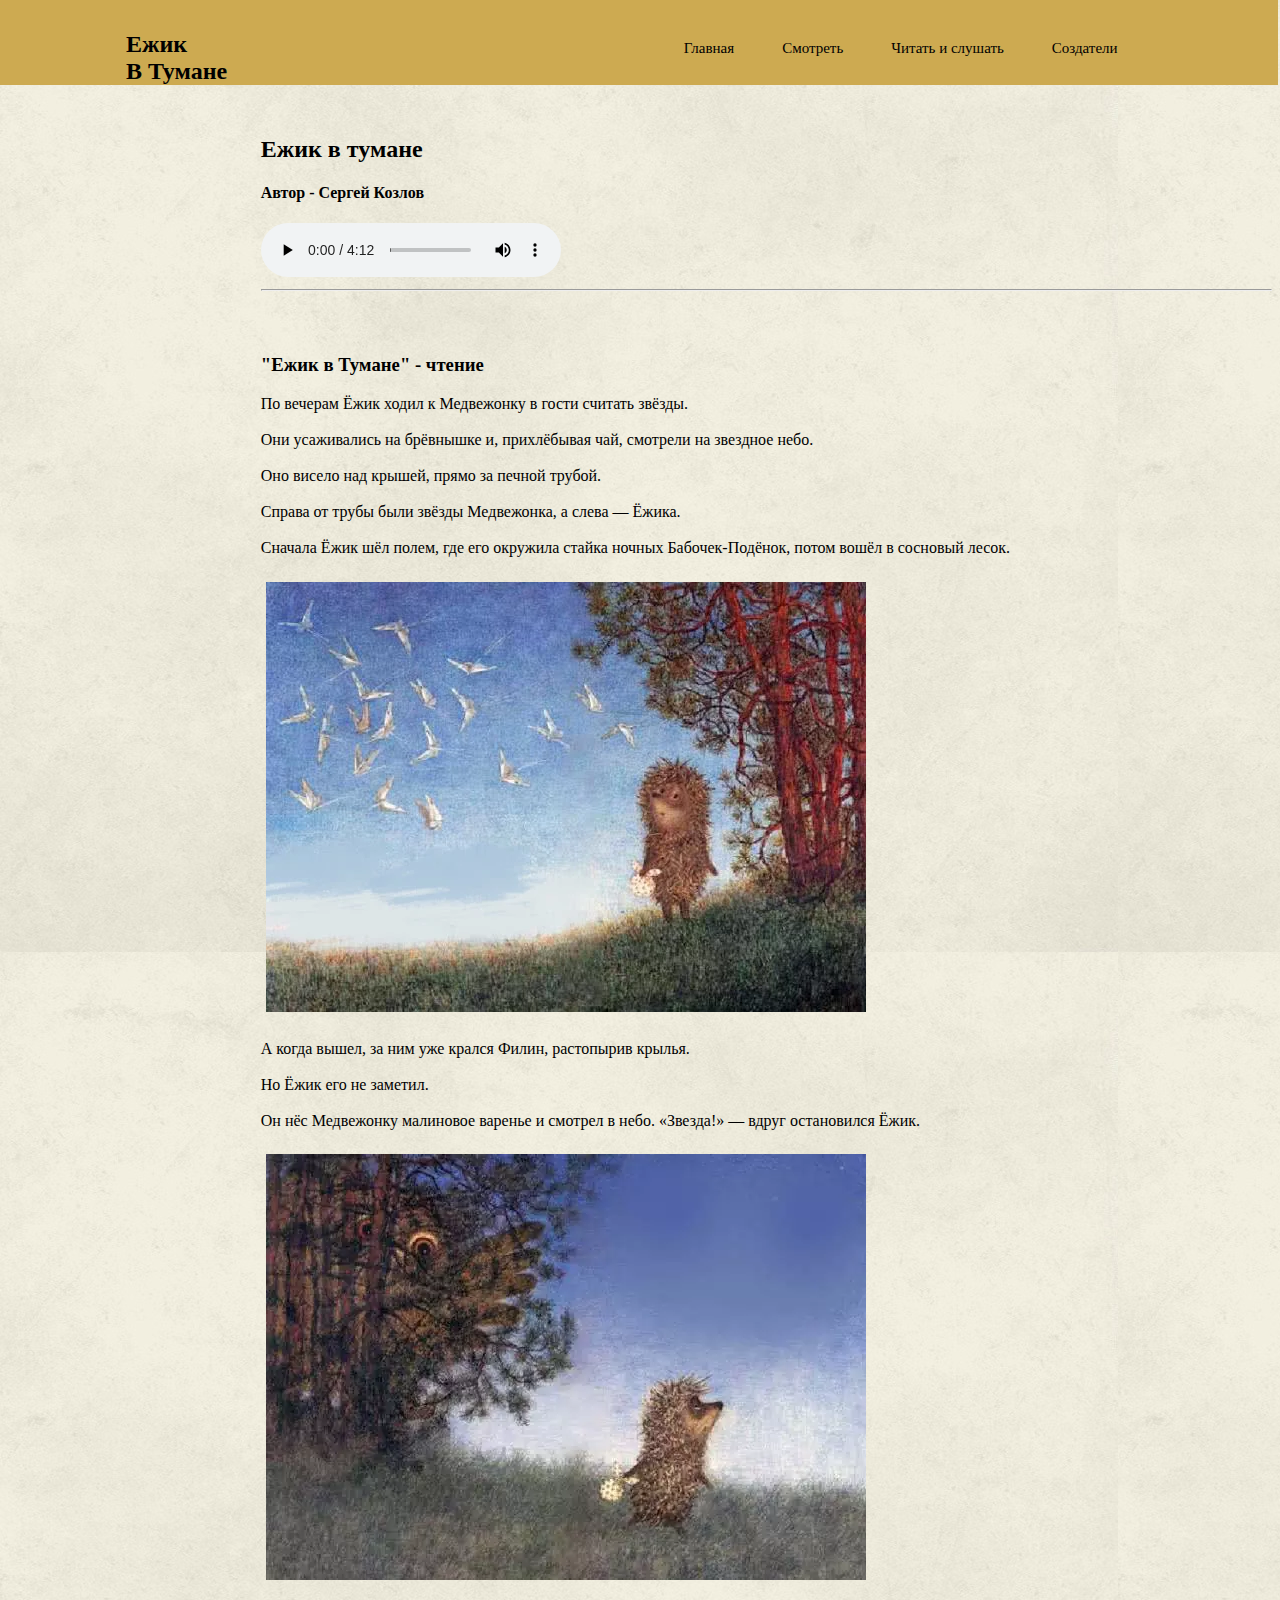
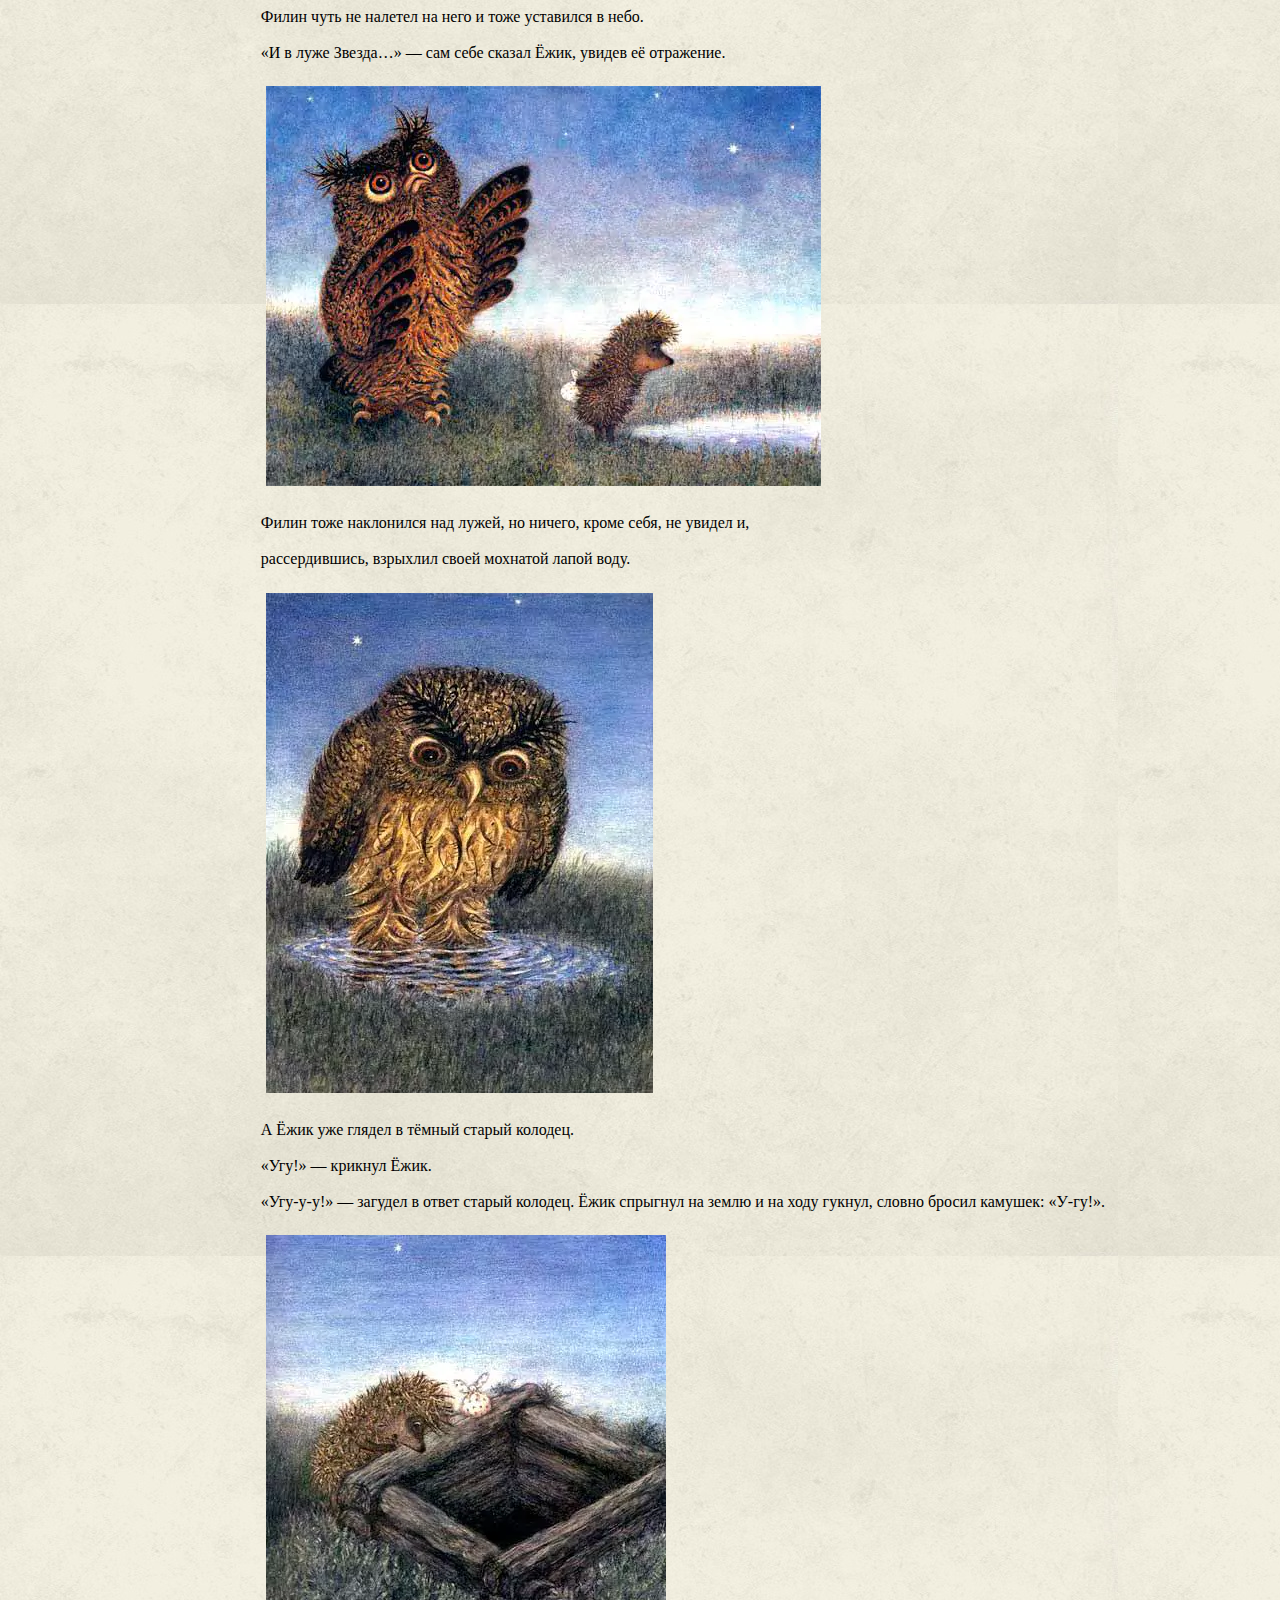
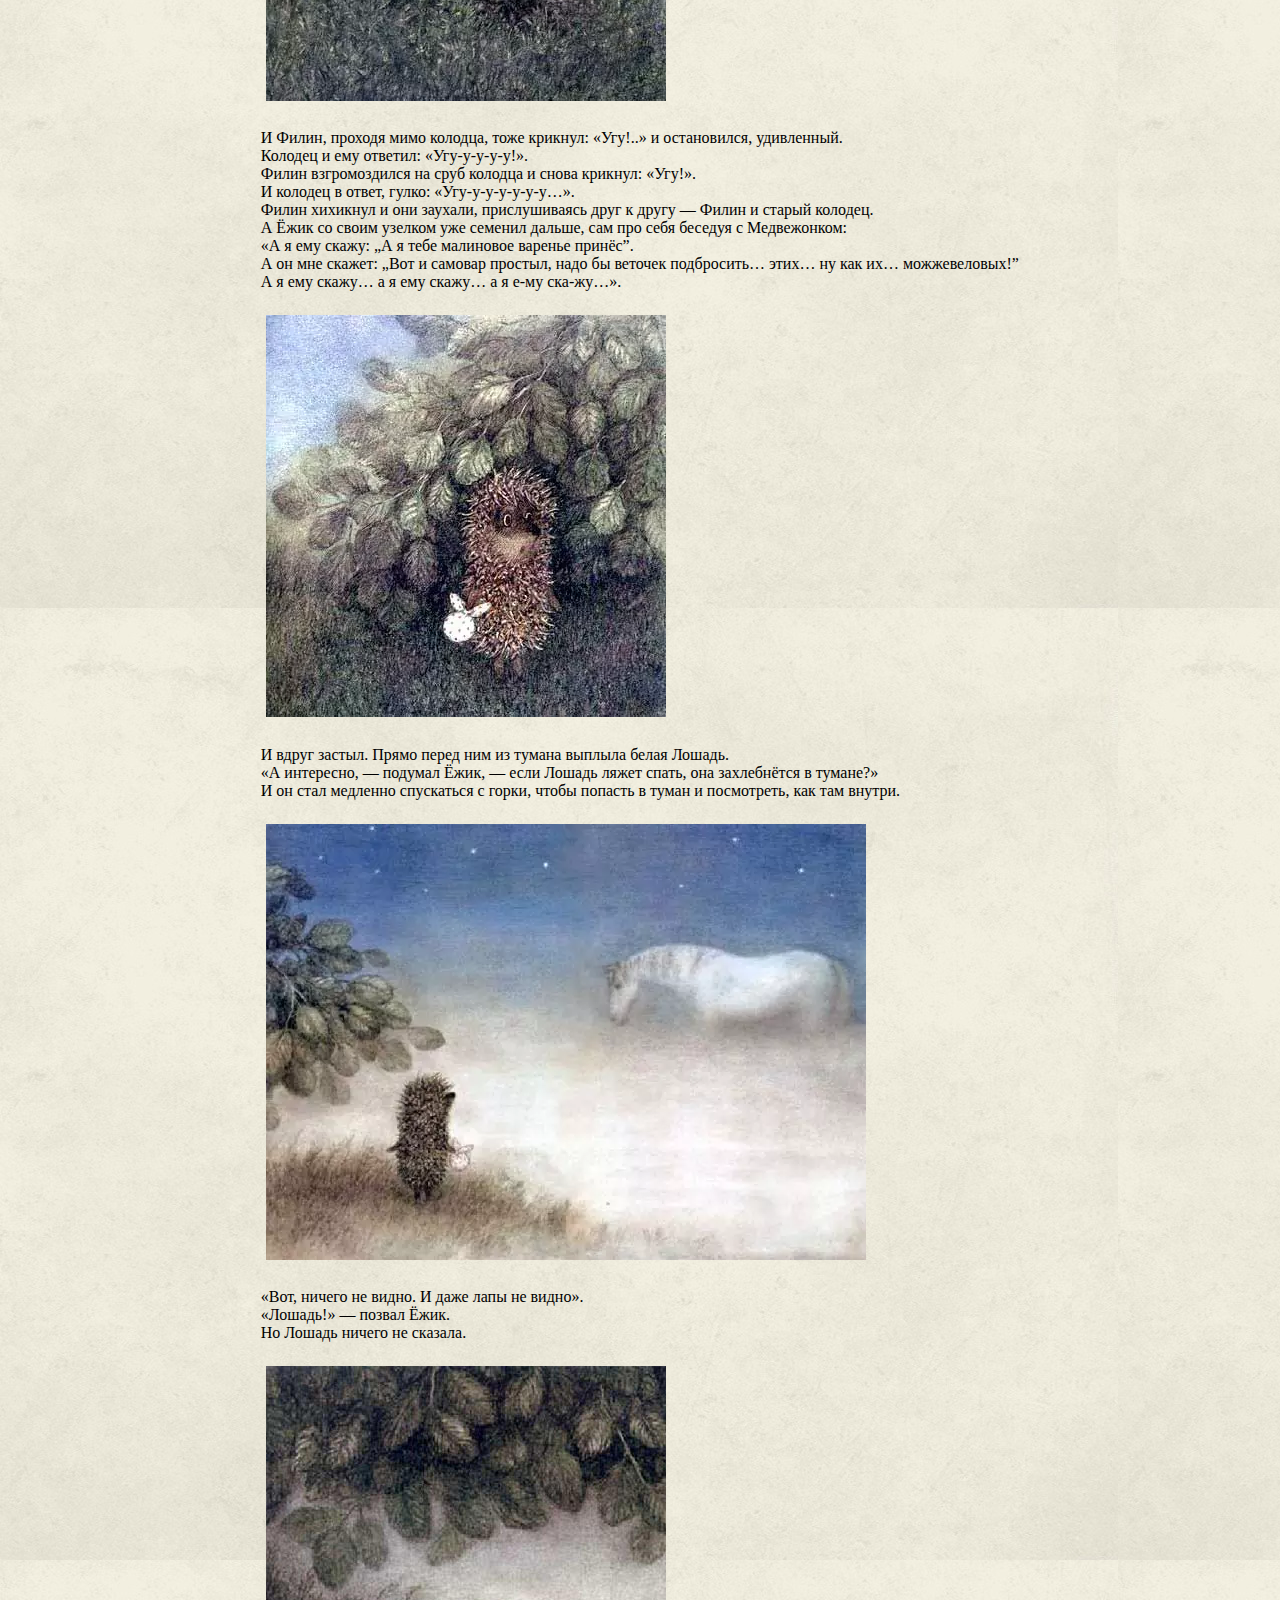
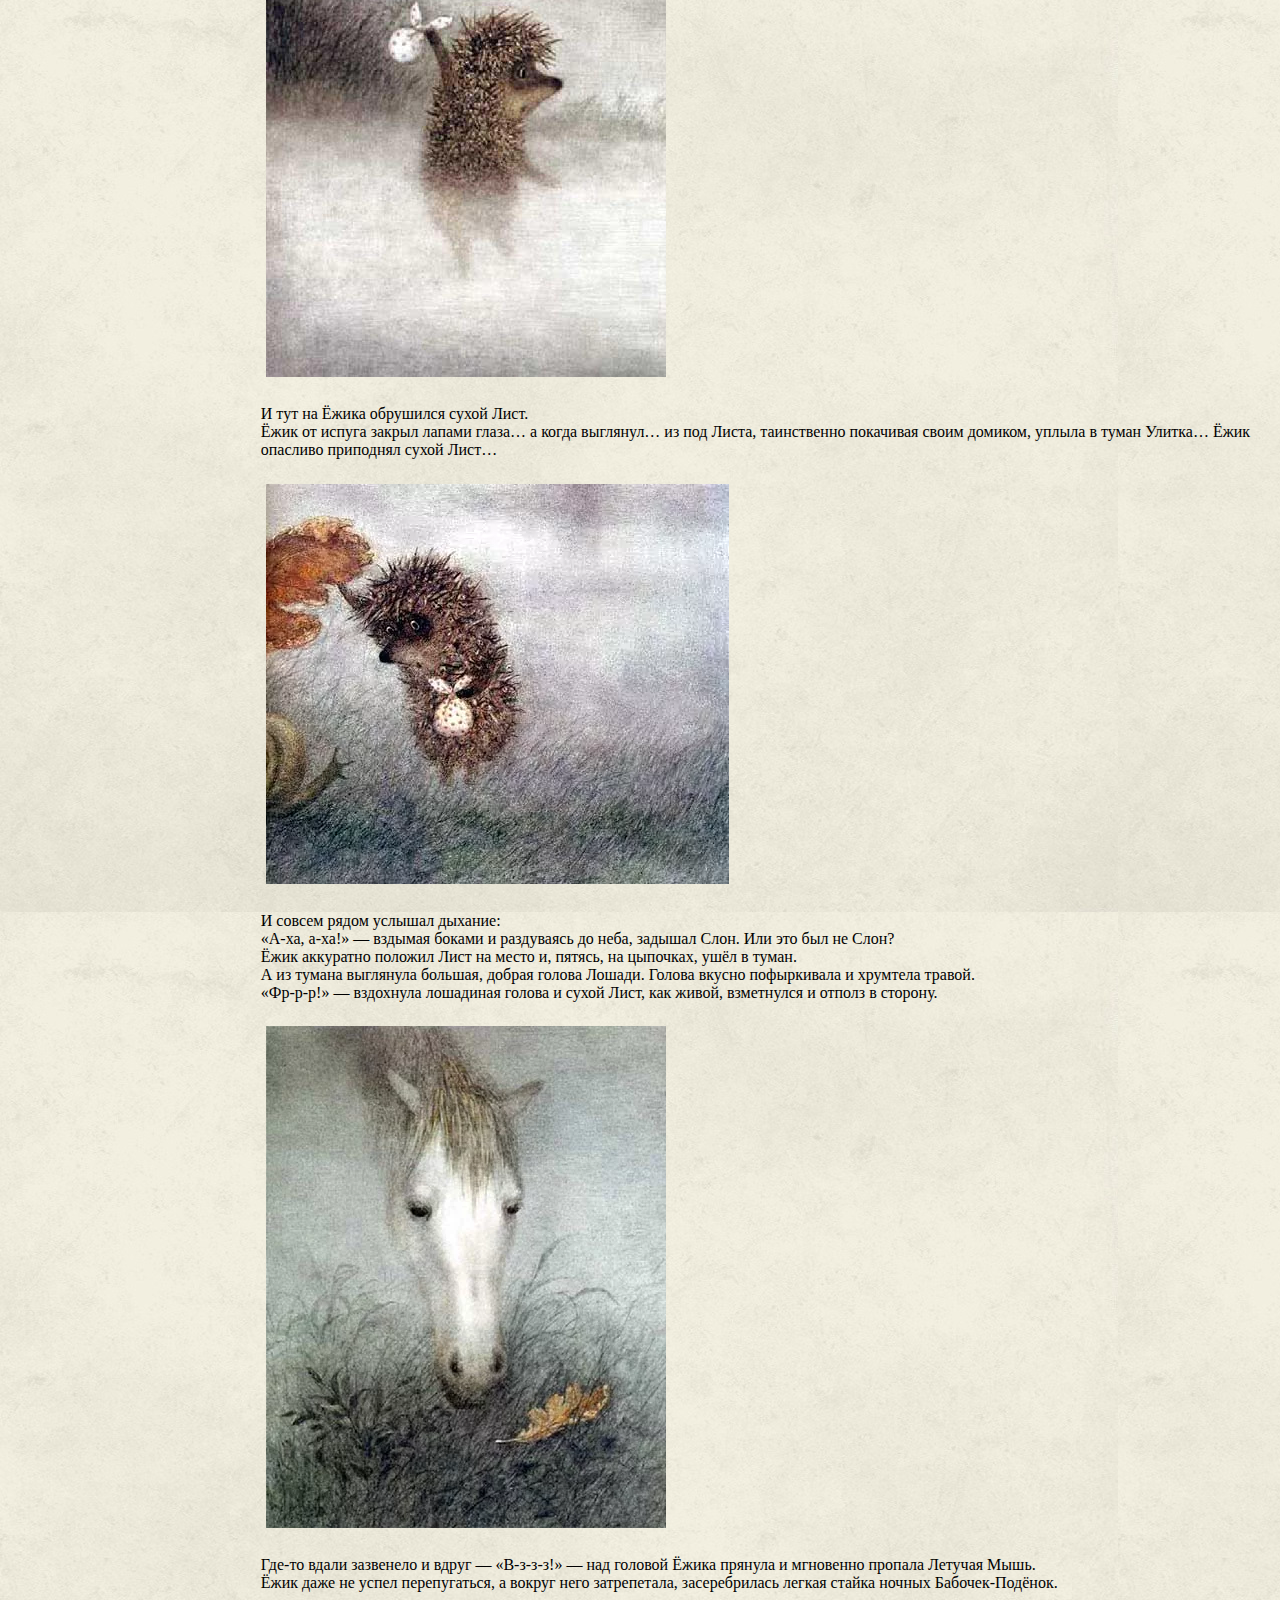
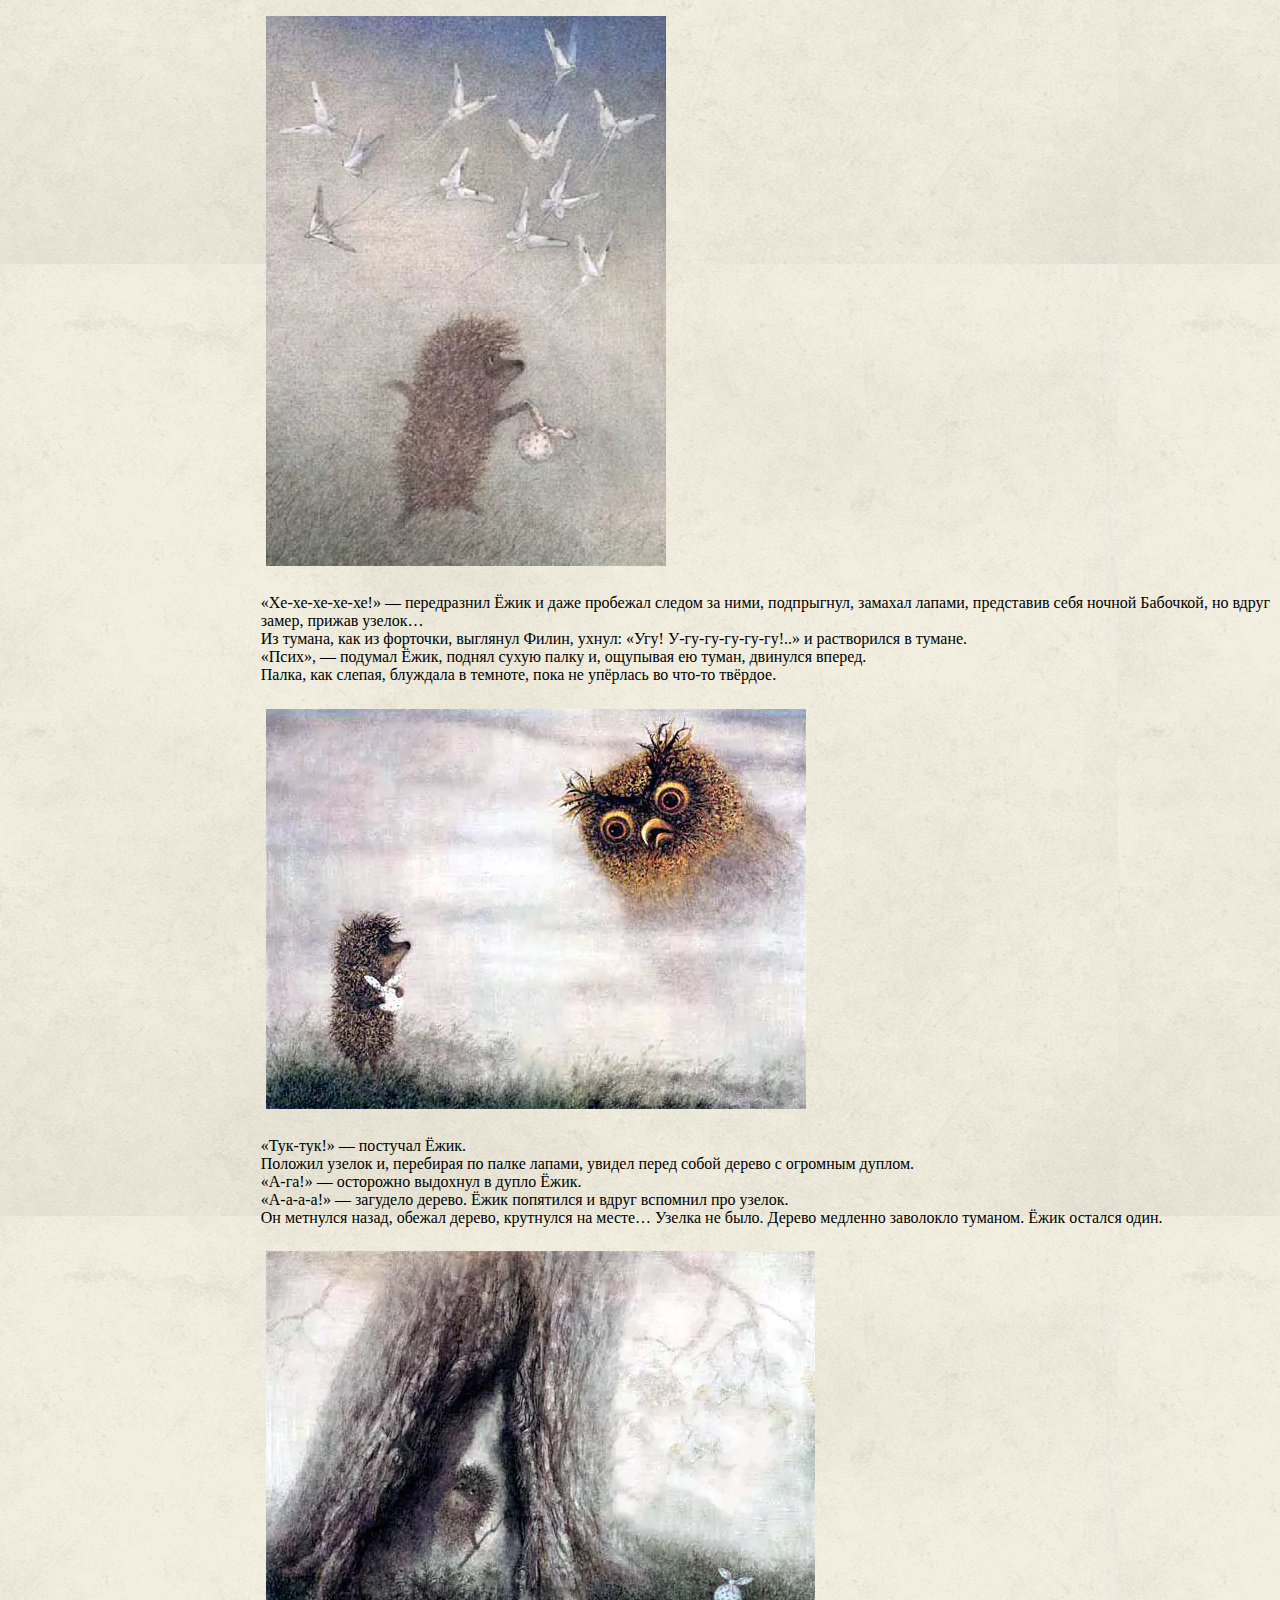
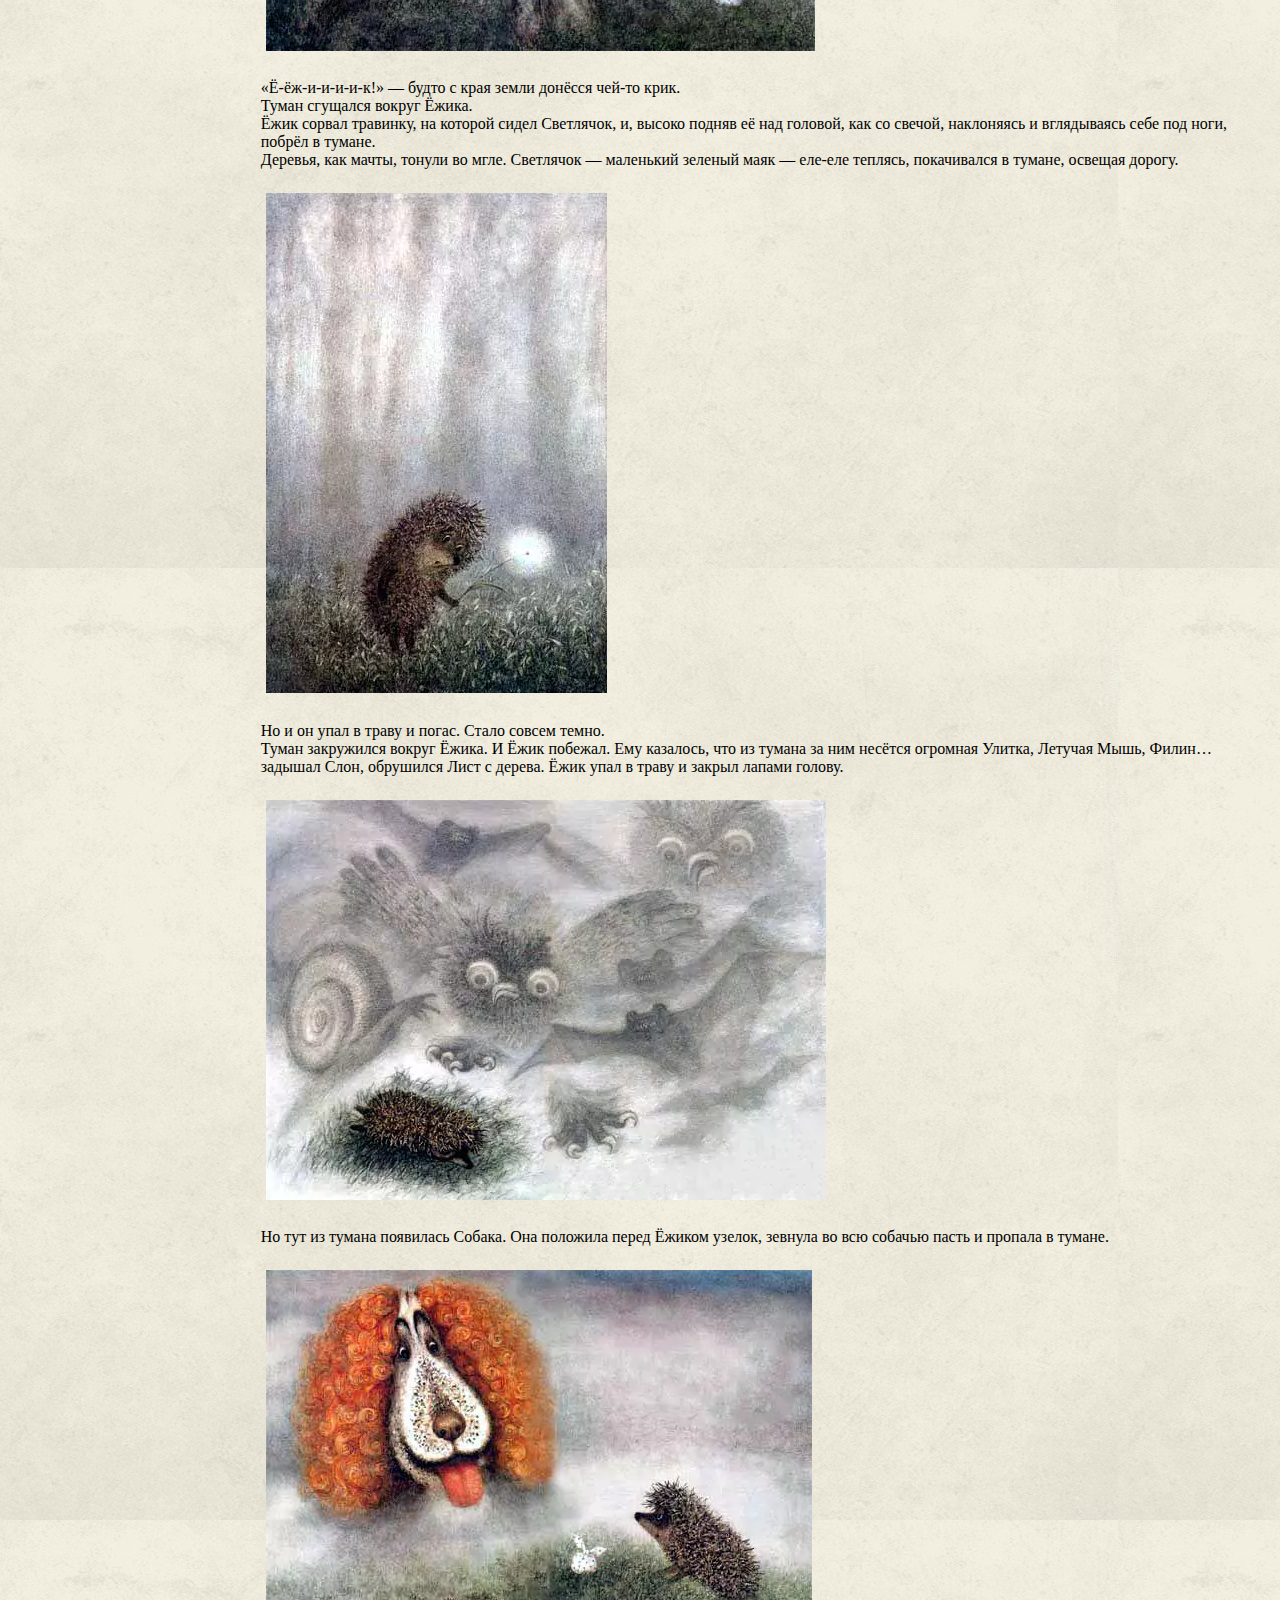
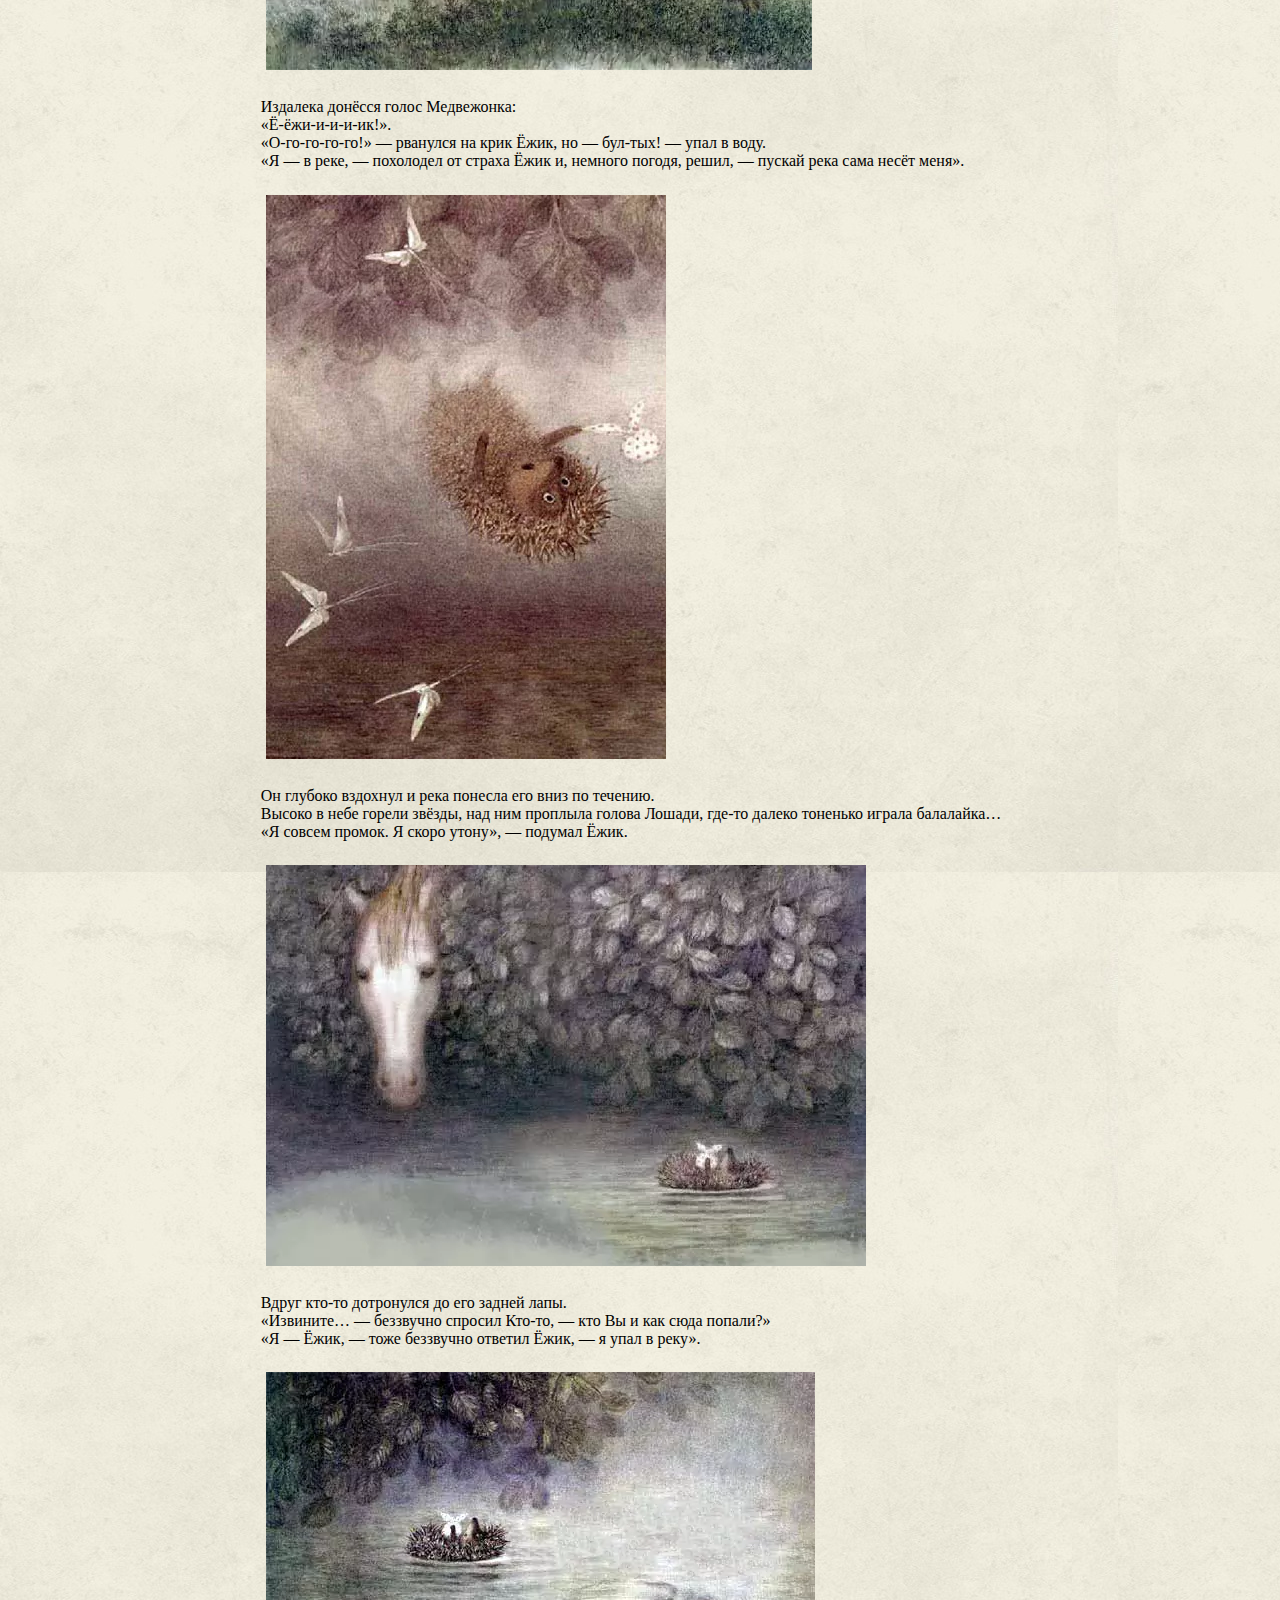
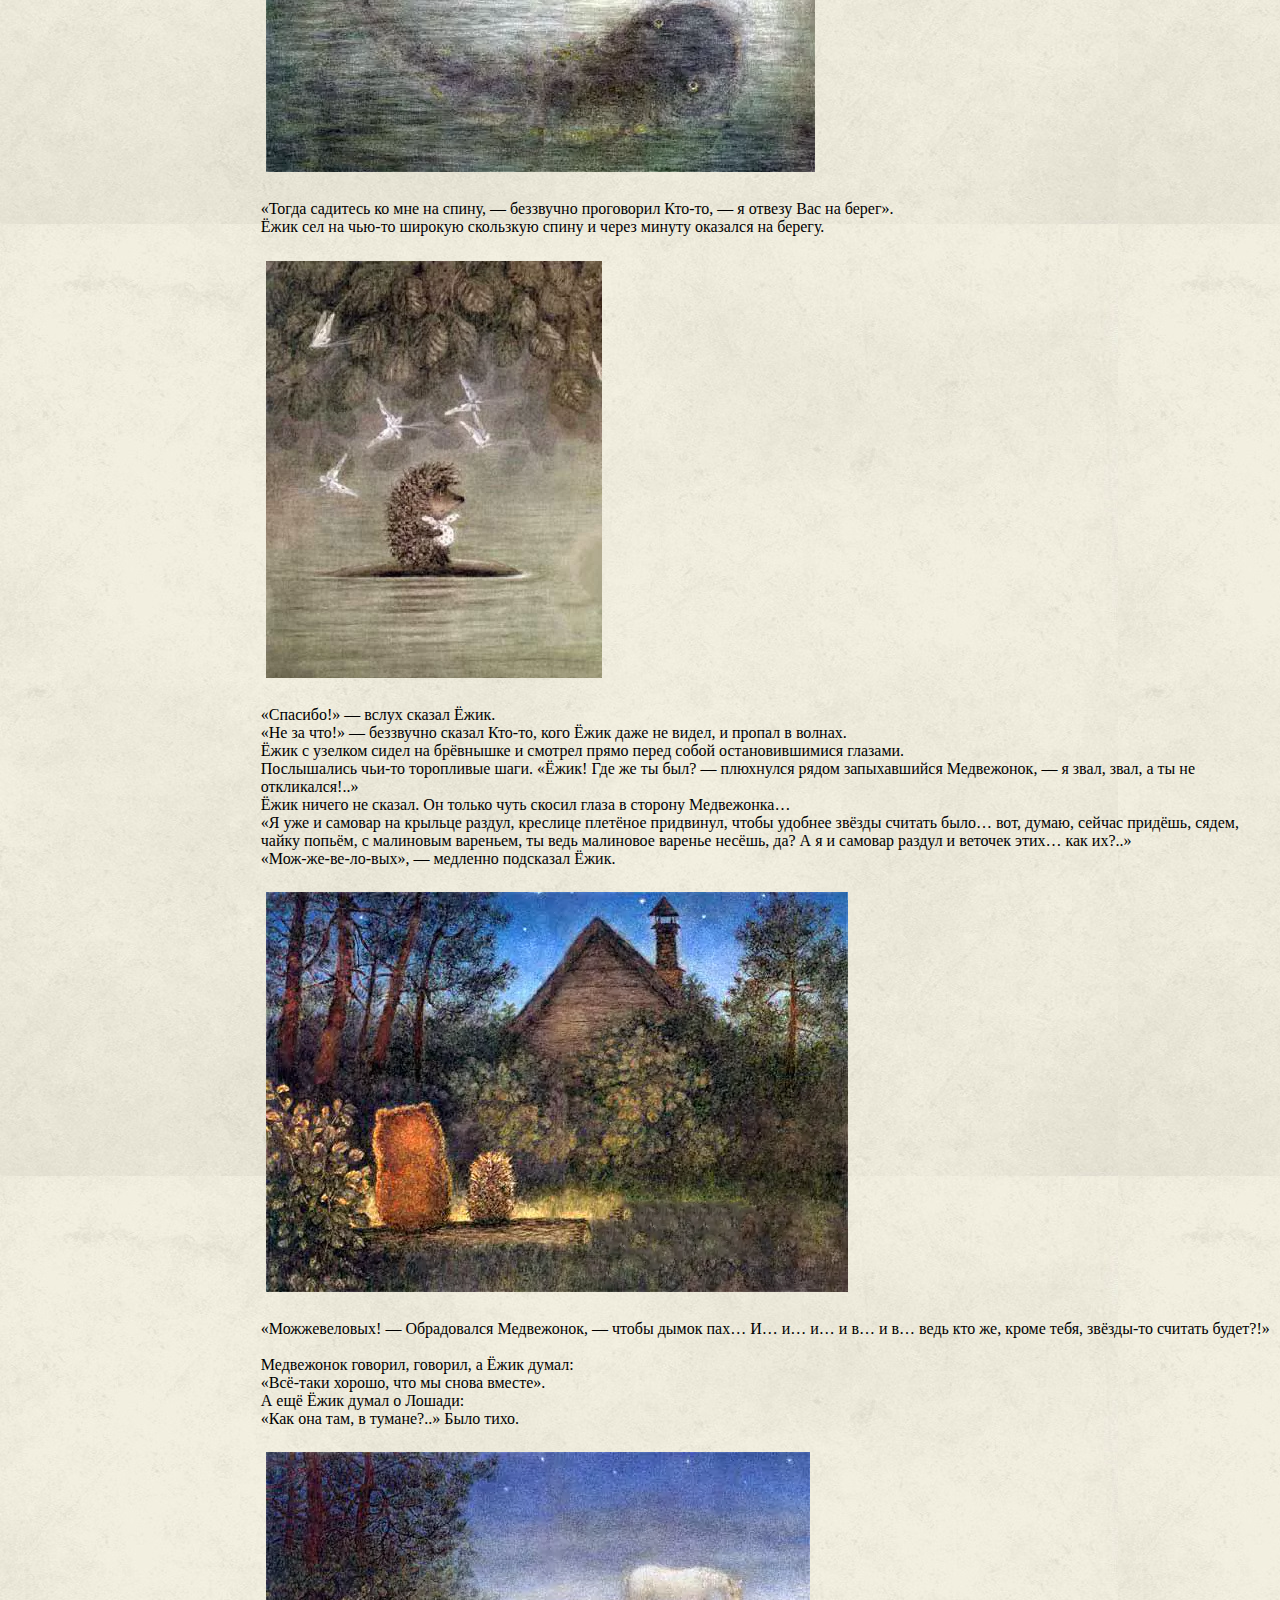
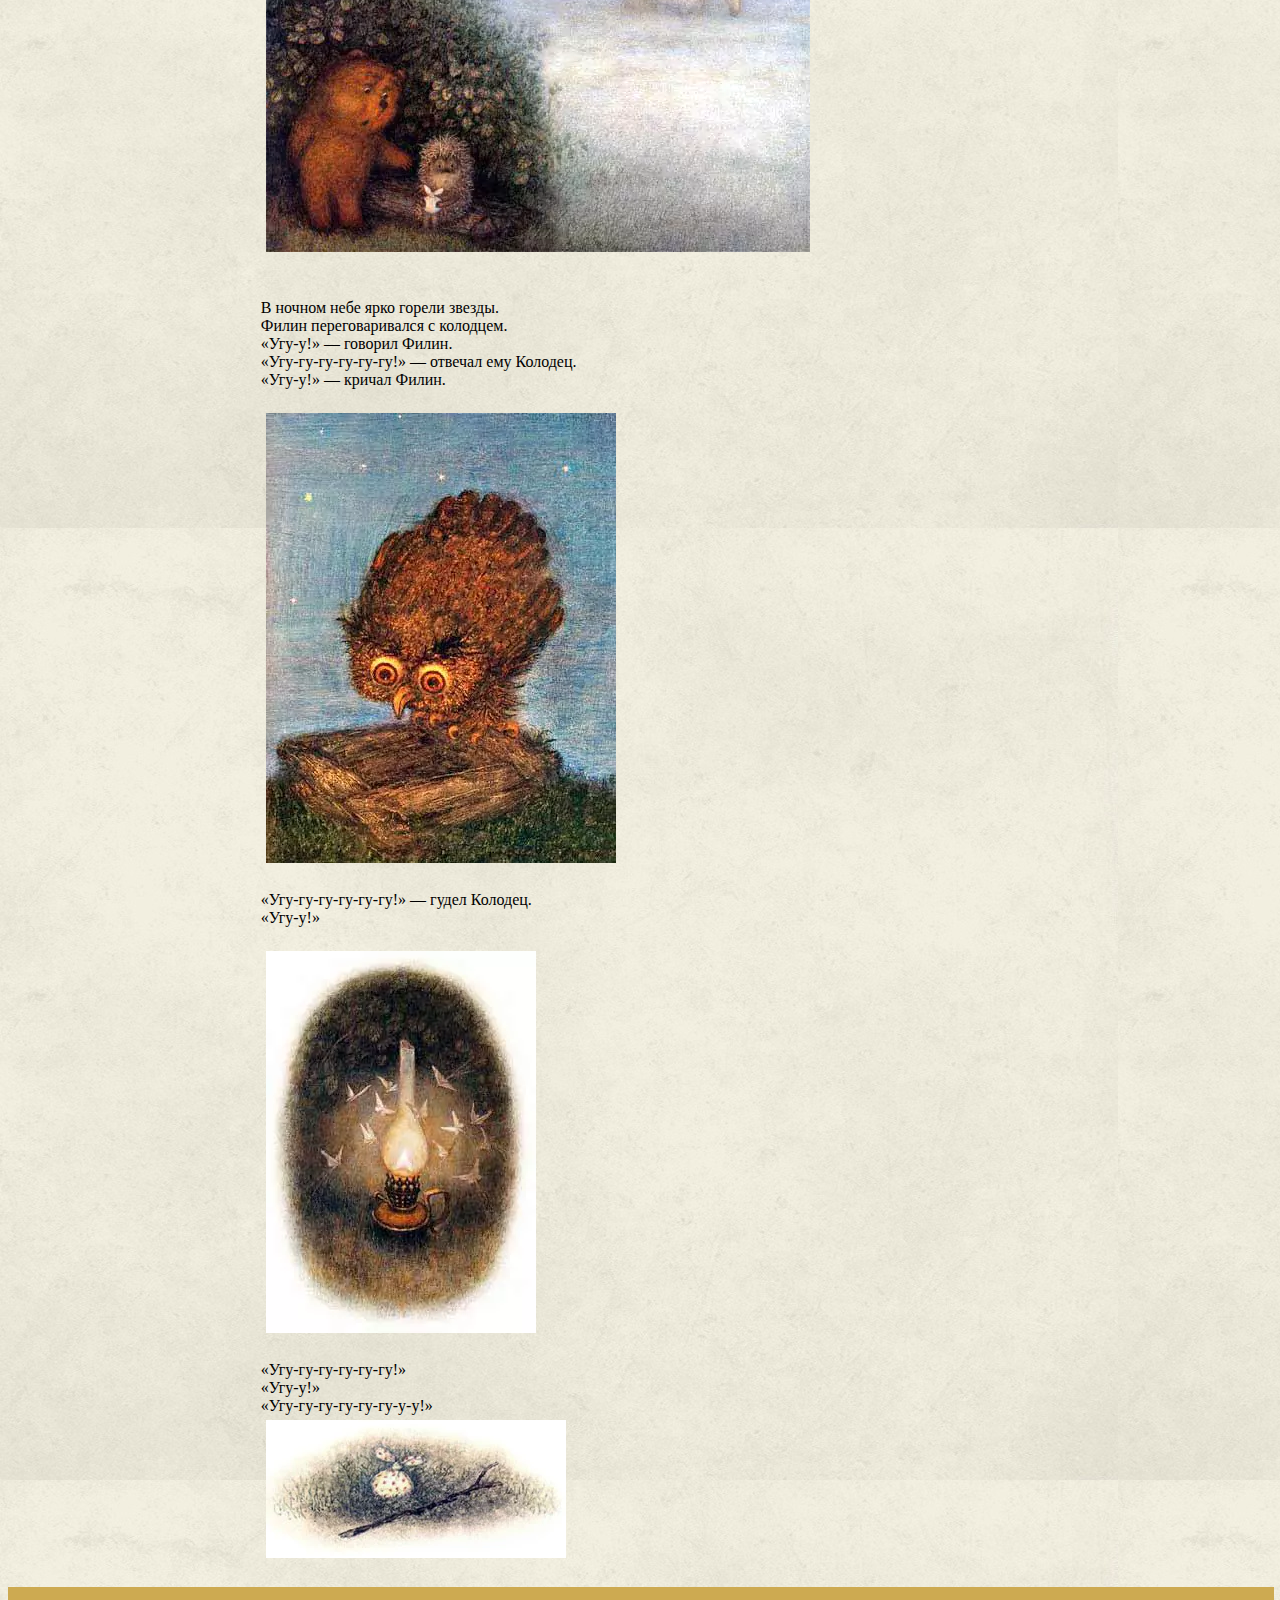
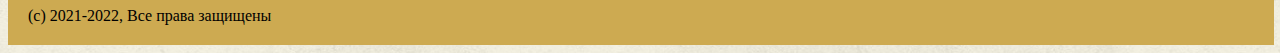
==== project/book.html @ f25cac2a "Add files via upload" ====
<!DOCTYPE html>
<html lang="en">
<head>
    <meta charset="UTF-8">
    <meta http-equiv="X-UA-Compatible" content="IE=edge">
    <meta name="viewport" content="width=, initial-scale=1.0">
    <link rel="stylesheet" href="book.css">
    <title>Document</title>
</head>
<body>
    
    <div class="b1">
<br>
        <div class="image">
            <div class="header">
                
                <div class="header_left">
                    <br><br>
                    <h2>Ежик<br> В Тумане</h2>
                </div>
                <div class="header_right">
                    <a class="button" href="index.html">Главная</a>
                    <a class="button" href="watching.html">Смотреть</a>
                    <a class="button" href="book.html">Читать и слушать</a>
                    <a class="button" href="sozd.html">Создатели</a>
                </div>
                

            </div>
        
           
        
        </div>
        
    </div>  



    <div class="book_b1">
<br><br><br><br><br>
        <h2>Ежик в тумане</h2>
        <h4>Автор - Сергей Козлов</h4> <audio src="Content/jozhik-v-tumane.mp3" controls>Слушать</audio>
        <hr><br><br>
        <h3>"Ежик в Тумане" - чтение</h3>
        <p>
            По вечерам Ёжик ходил к Медвежонку в гости считать звёзды. <br>
           <br> Они усаживались на брёвнышке и, прихлёбывая чай, смотрели на звездное небо. <br>
           <br> Оно висело над крышей, прямо за печной трубой. <br>
           <br> Справа от трубы были звёзды Медвежонка, а слева — Ёжика. <br>
           <br> Сначала Ёжик шёл полем, где его окружила стайка ночных Бабочек-Подёнок, потом вошёл в сосновый лесок.
        </p>
        <img src="image_for_book/jozhik-v-tumane2.jpg.webp"  alt="1">  <br>

        <p>
            А когда вышел, за ним уже крался Филин, растопырив крылья. <br>
         <br>   Но Ёжик его не заметил. <br>
         <br>   Он нёс Медвежонку малиновое варенье и смотрел в небо. «Звезда!» — вдруг остановился Ёжик.
        </p>
        <img src="image_for_book/jozhik-v-tumane3.jpg.webp"  alt="1">
        
        <p>
            Филин чуть не налетел на него и тоже уставился в небо. <br>
          <br>  «И в луже Звезда…» — сам себе сказал Ёжик, увидев её отражение.
        </p>
        <img src="image_for_book/ezhik-v-tumane-skazka1.jpg.webp" alt="1">

        <p>
            Филин тоже наклонился над лужей, но ничего, кроме себя, не увидел и, <br>
           <br> рассердившись, взрыхлил своей мохнатой лапой воду.
        </p>
        <img src="image_for_book/ezhik-v-tumane-skazka2.jpg.webp"  alt="1">

        <p>
            А Ёжик уже глядел в тёмный старый колодец. <br>
          <br>  «Угу!» — крикнул Ёжик. <br>
          <br>  «Угу-у-у!» — загудел в ответ старый колодец. Ёжик спрыгнул на землю и на ходу гукнул, словно бросил камушек: «У-гу!».
        </p>


        <img src="image_for_book/ezhik-v-tumane-skazka3.jpg.webp"  alt="1">

        <p>
            И Филин, проходя мимо колодца, тоже крикнул: «Угу!..» и остановился, удивленный.
            <br> Колодец и ему ответил: «Угу-у-у-у-у!».
            <br> Филин взгромоздился на сруб колодца и снова крикнул: «Угу!».
            <br> И колодец в ответ, гулко: «Угу-у-у-у-у-у-у…».
            <br> Филин хихикнул и они заухали, прислушиваясь друг к другу — Филин и старый колодец. 
            <br> А Ёжик со своим узелком уже семенил дальше, сам про себя беседуя с Медвежонком:
            <br> «А я ему скажу: „А я тебе малиновое варенье принёс”.
            <br> А он мне скажет: „Вот и самовар простыл, надо бы веточек подбросить… этих… ну как их… можжевеловых!”
            <br> А я ему скажу… а я ему скажу… а я е-му ска-жу…».
        </p>

        <img src="image_for_book/ezhik-v-tumane-skazka4.jpg.webp"  alt="1">

        <p>
            И вдруг застыл. Прямо перед ним из тумана выплыла белая Лошадь.
            <br> «А интересно, — подумал Ёжик, — если Лошадь ляжет спать, она захлебнётся в тумане?» 
            <br> И он стал медленно спускаться с горки, чтобы попасть в туман и посмотреть, как там внутри.
        </p>

        <img src="image_for_book/jozhik-v-tumane9.jpg.webp"  alt="1">

        <p>
            «Вот, ничего не видно. И даже лапы не видно».
          <br>  «Лошадь!» — позвал Ёжик.
          <br>  Но Лошадь ничего не сказала.
        </p>
        <img src="image_for_book/jozhik-v-tumane10.jpg"  alt="1">
        <p>
            И тут на Ёжика обрушился сухой Лист.
         <br>   Ёжик от испуга закрыл лапами глаза… а когда выглянул… из под Листа, таинственно покачивая своим домиком, уплыла в туман Улитка… Ёжик опасливо приподнял сухой Лист…
        </p>

        <img src="image_for_book/ezhik-v-tumane-skazka5.jpg.webp"  alt="1">
        <p>
            И совсем рядом услышал дыхание:
           <br> «А-ха, а-ха!» — вздымая боками и раздуваясь до неба, задышал Слон. Или это был не Слон?
           <br> Ёжик аккуратно положил Лист на место и, пятясь, на цыпочках, ушёл в туман.
           <br> А из тумана выглянула большая, добрая голова Лошади. Голова вкусно пофыркивала и хрумтела травой.
           <br> «Фр-р-р!» — вздохнула лошадиная голова и сухой Лист, как живой, взметнулся и отполз в сторону.   
        </p>

        <img src="image_for_book/jozhik-v-tumane12.jpg.webp"  alt="1">
        <p>
            Где-то вдали зазвенело и вдруг — «В-з-з-з!» — над головой Ёжика прянула и мгновенно пропала Летучая Мышь.
            <br> Ёжик даже не успел перепугаться, а вокруг него затрепетала, засеребрилась легкая стайка ночных Бабочек-Подёнок.
        </p>
        <img src="image_for_book/jozhik-v-tumane13.jpg.webp"  alt="1">
        <p>
            «Хе-хе-хе-хе-хе!» — передразнил Ёжик и даже пробежал следом за ними, подпрыгнул, замахал лапами, представив себя ночной Бабочкой, но вдруг замер, прижав узелок…
          <br>      Из тумана, как из форточки, выглянул Филин, ухнул: «Угу! У-гу-гу-гу-гу-гу!..» и растворился в тумане.
          <br>      «Псих», — подумал Ёжик, поднял сухую палку и, ощупывая ею туман, двинулся вперед.
          <br>      Палка, как слепая, блуждала в темноте, пока не упёрлась во что-то твёрдое.
        </p>
        <img src="image_for_book/ezhik-v-tumane-skazka6.jpg.webp"  alt="1">
        <p>
            «Тук-тук!» — постучал Ёжик.
           <br> Положил узелок и, перебирая по палке лапами, увидел перед собой дерево с огромным дуплом.
           <br> «А-га!» — осторожно выдохнул в дупло Ёжик.
           <br> «А-а-а-а!» — загудело дерево. Ёжик попятился и вдруг вспомнил про узелок.
           <br> Он метнулся назад, обежал дерево, крутнулся на месте… Узелка не было. Дерево медленно заволокло туманом. Ёжик остался один.
        </p>
        <img src="image_for_book/ezhik-v-tumane-skazka7.jpg.webp"  alt="1">
        <p>
            «Ё-ёж-и-и-и-и-к!» — будто с края земли донёсся чей-то крик.
            <br> Туман сгущался вокруг Ёжика.
            <br> Ёжик сорвал травинку, на которой сидел Светлячок, и, высоко подняв её над головой, как со свечой, наклоняясь и вглядываясь себе под ноги, побрёл в тумане.
            <br> Деревья, как мачты, тонули во мгле. Светлячок — маленький зеленый маяк — еле-еле теплясь, покачивался в тумане, освещая дорогу.
        </p>
        <img src="image_for_book/ezhik-v-tumane-skazka8.jpg.webp"  alt="1">
        <p>
            Но и он упал в траву и погас. Стало совсем темно.
           <br> Туман закружился вокруг Ёжика. И Ёжик побежал. Ему казалось, что из тумана за ним несётся огромная Улитка, Летучая Мышь, Филин… задышал Слон, обрушился Лист с дерева. Ёжик упал в траву и закрыл лапами голову.
        </p>
        <img src="image_for_book/ezhik-v-tumane-skazka9.jpg.webp"  alt="1">
        <p>
            Но тут из тумана появилась Собака. Она положила перед Ёжиком узелок, зевнула во всю собачью пасть и пропала в тумане.
        </p>
        <img src="image_for_book/ezhik-v-tumane-skazka10.jpg.webp"  alt="1">
        <p>
            Издалека донёсся голос Медвежонка:
            <br> «Ё-ёжи-и-и-и-ик!».
            <br> «О-го-го-го-го!» — рванулся на крик Ёжик, но — бул-тых! — упал в воду.
            <br> «Я — в реке, — похолодел от страха Ёжик и, немного погодя, решил, — пускай река сама несёт меня».
        </p>
        
        <img src="image_for_book/jozhik-v-tumane19-1.jpg.webp"  alt="1">
        <p>
            Он глубоко вздохнул и река понесла его вниз по течению.
           <br> Высоко в небе горели звёзды, над ним проплыла голова Лошади, где-то далеко тоненько играла балалайка…
           <br> «Я совсем промок. Я скоро утону», — подумал Ёжик.
        </p>
        
        <img src="image_for_book/jozhik-v-tumane20.jpg.webp"  alt="1">
        <p>
            Вдруг кто-то дотронулся до его задней лапы.
            <br>«Извините… — беззвучно спросил Кто-то, — кто Вы и как сюда попали?»
            <br>«Я — Ёжик, — тоже беззвучно ответил Ёжик, — я упал в реку».
        </p>
        
        <img src="image_for_book/ezhik-v-tumane-skazka12.jpg.webp" alt="1">
        <p>
            «Тогда садитесь ко мне на спину, — беззвучно проговорил Кто-то, — я отвезу Вас на берег».
            <br> Ёжик сел на чью-то широкую скользкую спину и через минуту оказался на берегу.
        </p>
        
        <img src="image_for_book/jozhik-v-tumane22.jpg.webp" alt="1">
        <p>
            «Спасибо!» — вслух сказал Ёжик.
           <br> «Не за что!» — беззвучно сказал Кто-то, кого Ёжик даже не видел, и пропал в волнах.
           <br> Ёжик с узелком сидел на брёвнышке и смотрел прямо перед собой остановившимися глазами.
           <br> Послышались чьи-то торопливые шаги. «Ёжик! Где же ты был? — плюхнулся рядом запыхавшийся Медвежонок, — я звал, звал, а ты не откликался!..»
           <br> Ёжик ничего не сказал. Он только чуть скосил глаза в сторону Медвежонка…
           <br> «Я уже и самовар на крыльце раздул, креслице плетёное придвинул, чтобы удобнее звёзды считать было… вот, думаю, сейчас придёшь, сядем, чайку попьём, с малиновым вареньем, ты ведь малиновое варенье несёшь, да? А я и самовар раздул и веточек этих… как их?..»
           <br> «Мож-же-ве-ло-вых», — медленно подсказал Ёжик.
        </p>
        
        <img src="image_for_book/ezhik-v-tumane-skazka14.jpg.webp" alt="1">
        <p>
            «Можжевеловых! — Обрадовался Медвежонок, — чтобы дымок пах… И… и… и… и в… и в… ведь кто же, кроме тебя, звёзды-то считать будет?!»
<br>
        <br>    Медвежонок говорил, говорил, а Ёжик думал:
        <br>    «Всё-таки хорошо, что мы снова вместе».
        <br>    А ещё Ёжик думал о Лошади:
        <br>    «Как она там, в тумане?..»
            
            Было тихо.
        </p>                        
        
        <img src="image_for_book/ezhik-v-tumane-skazka15.jpg.webp" alt="1">
        <p>
           <br> В ночном небе ярко горели звезды.
           <br> Филин переговаривался с колодцем.
           <br> «Угу-у!» — говорил Филин.
           <br> «Угу-гу-гу-гу-гу-гу!» — отвечал ему Колодец.
           <br> «Угу-у!» — кричал Филин.
        </p>
        
        <img src="image_for_book/ezhik-v-tumane-skazka16.jpg.webp"  alt="1">
        <p>
            «Угу-гу-гу-гу-гу-гу!» — гудел Колодец.
            <br>
            «Угу-у!»
        </p> <img src="image_for_book/ezhik-v-tumane-skazka17.jpg.webp" width="270" height="382" alt="1">
        <p>
            «Угу-гу-гу-гу-гу-гу!»
            <br> «Угу-у!»
            <br>
            «Угу-гу-гу-гу-гу-гу-у-у!»<br>
            <img src="image_for_book/jozhik-v-tumane1.jpg.webp" width="300" height="138" alt="1">
        </p> 
    </div>
    <div class="footer">
        (с) 2021-2022, Все права защищены
    </div>
</body>
</html>
---- project/book.css ----
body{
    background-image: url(image/fon.jpg);
    
}

.book_b1{
   
    margin-left: 20%;
    margin-right: 20%:

}
p{
    margin-top: 1.2em;
    margin-bottom: 1.2em;
}
img{
    border: 5px solid transparent;
}


.footer{
    position: static;
    width: 97%; 
      left: 0; bottom: 0; 
      padding: 20px; 
      background: #cdaa51; 
      color: black;
}

.image{
        position: static;
        text-align: center;
        background-repeat: no-repeat  ;
        background-size: 100% 100%;
        opacity: 100%;
        height: 100%;
        width:  100.5%;
        margin-left: -10px;
        background-image: url(image/wpapers_ru_Ежик-в-тумане.jpg);
      }
.header{
  position: fixed;
  margin-top: -2%;
  opacity: 100%;
  width: 100%;
    background: #cdaa51;
    height: 85px;
  
}
.header_left{
  width: 125px;
  height: 40px;
  margin-left: 10%;
  margin-top: -2%;
  text-align: left;
}


.header_right a{
  margin-top: 15px;
  color: black;
  background: -webkit-linear-gradient(right, blue 0, blue 33.3%, blue 33.3%, blue 66.6%, blue 66.6%, blue) bottom no-repeat;
   background-size: 0% 1px;
  transition: 0.95s;
}

.header_right a:hover{
  background-size: 100% 1px;
}

.button {
  border: none;
  color: white;
  padding: 15px 20px;
  text-align: center;
  text-decoration: none;
  display: inline-block;
  font-size: 15px;
  margin: 4px 2px;
  cursor: pointer;
  }

.header_right{
  margin-top: 0%;
  margin-right: 3%;
  list-style: none;
    position: absolute;
    top: 10px;
    right: 100px;
}
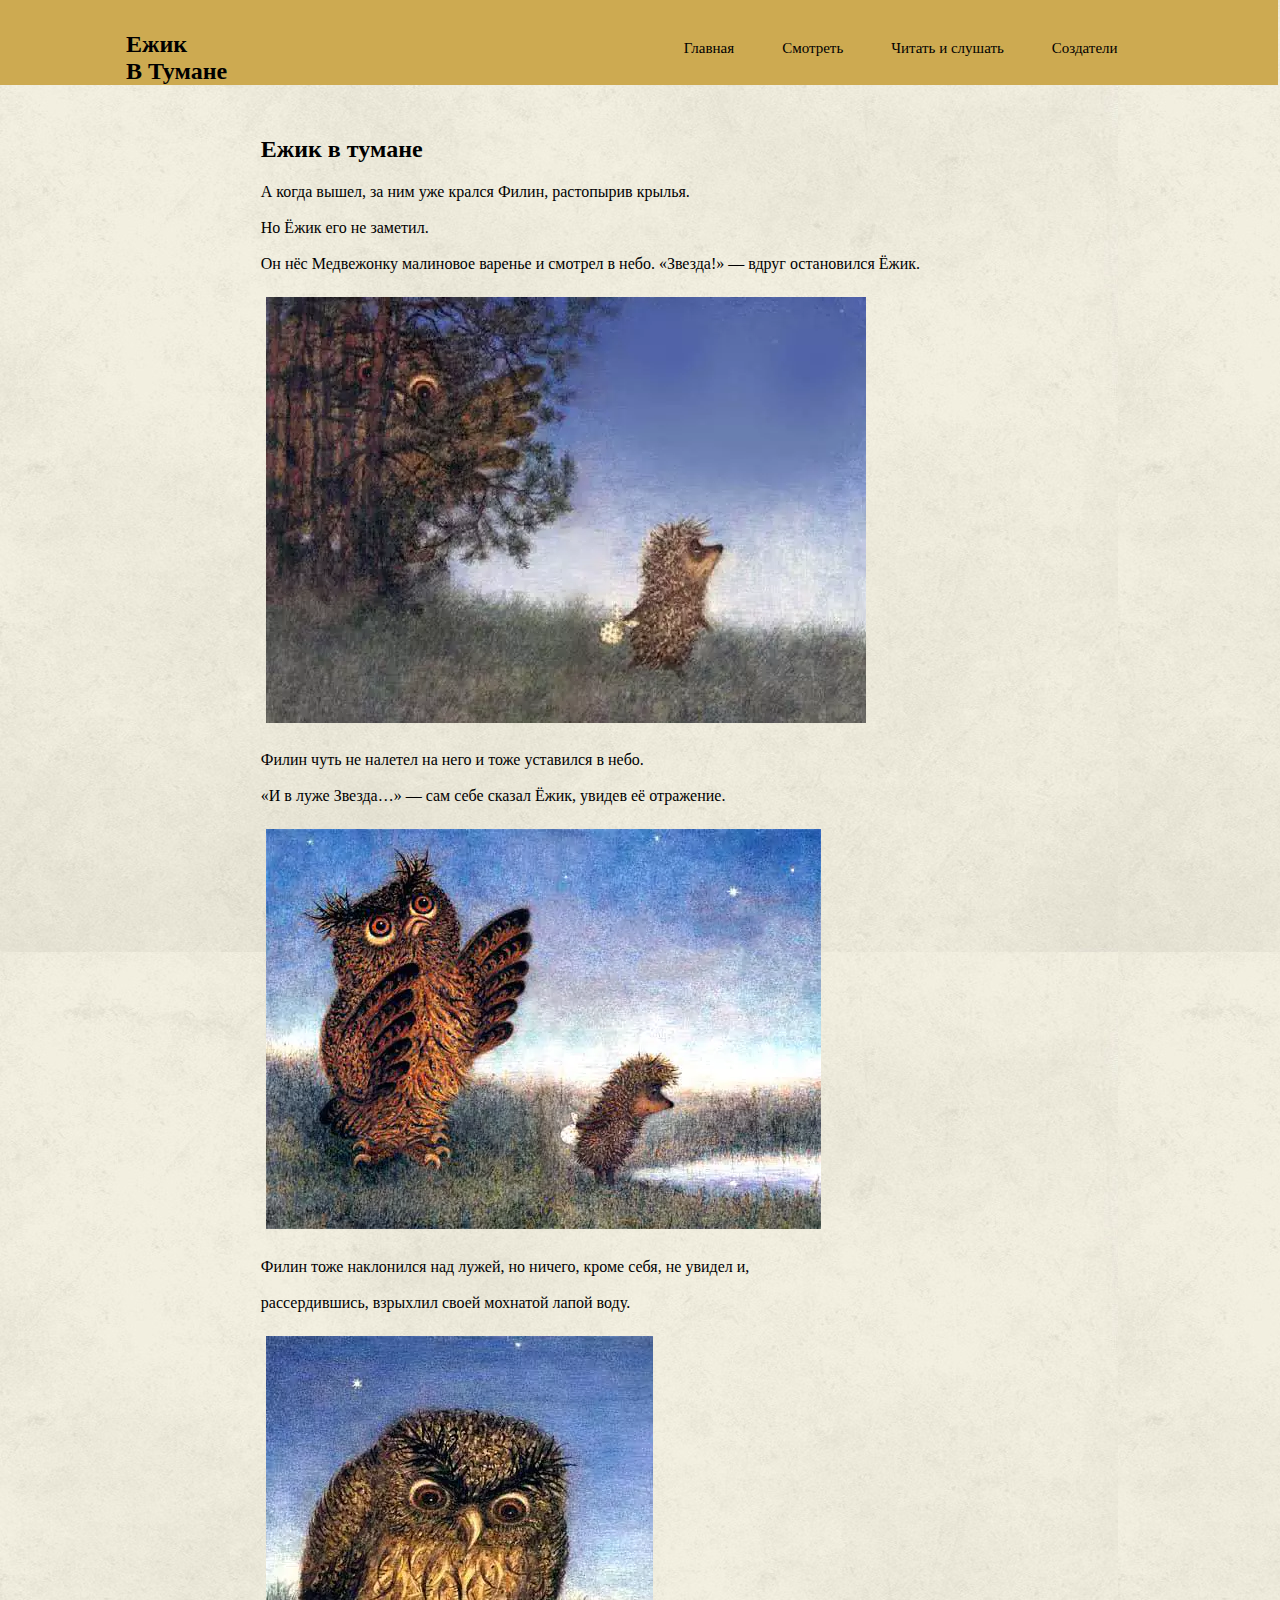
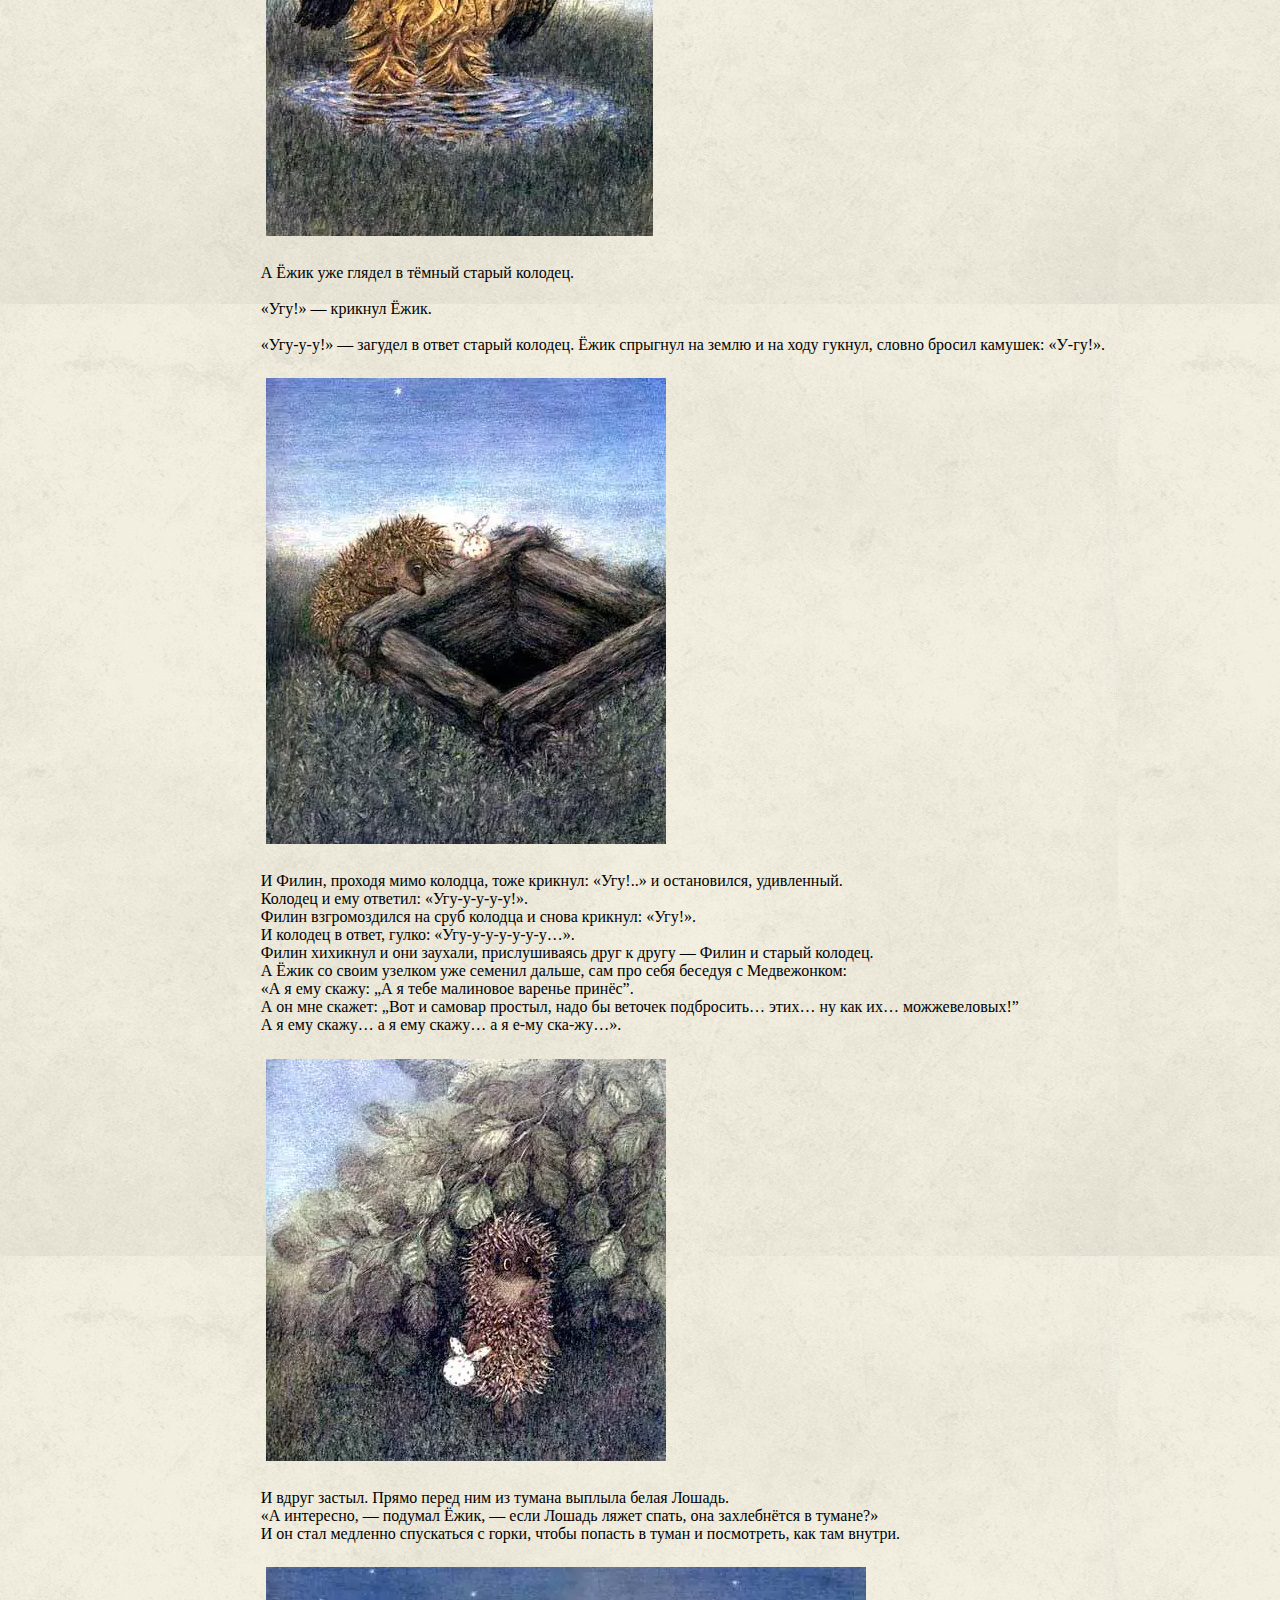
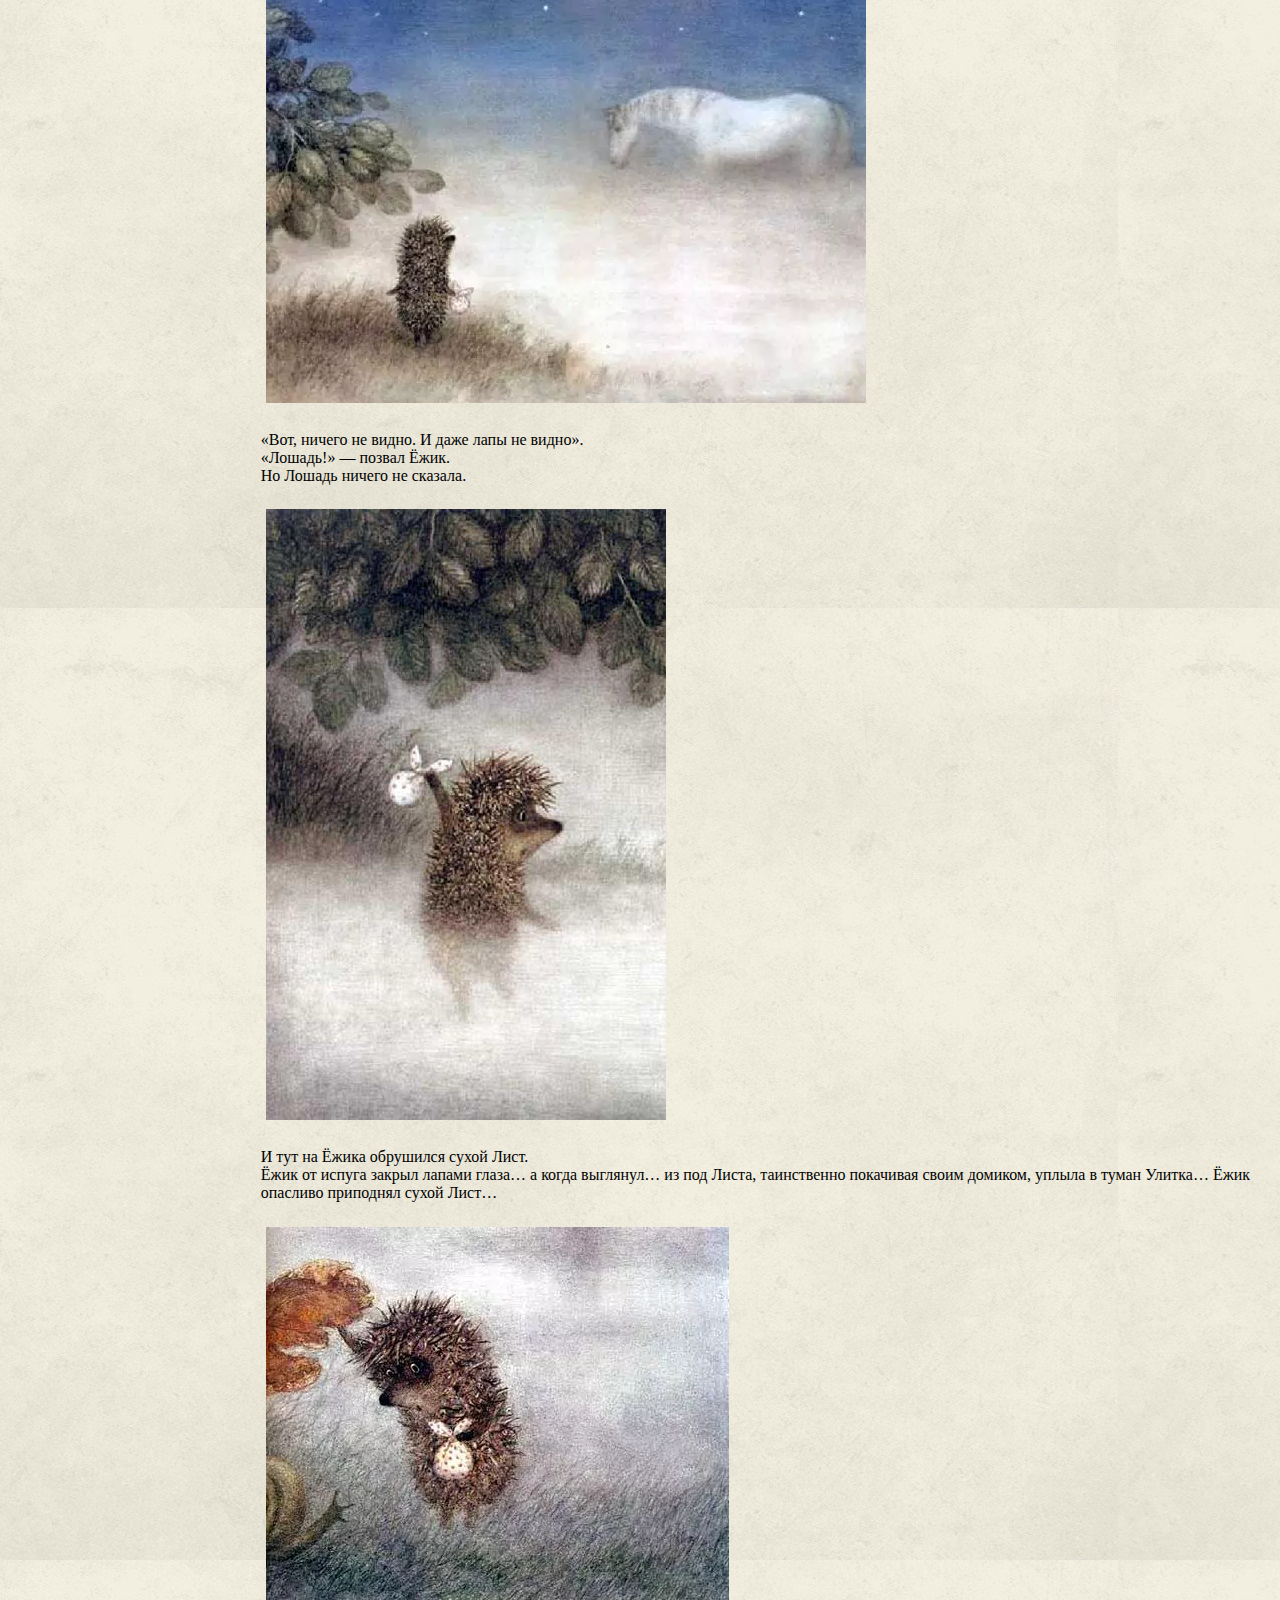
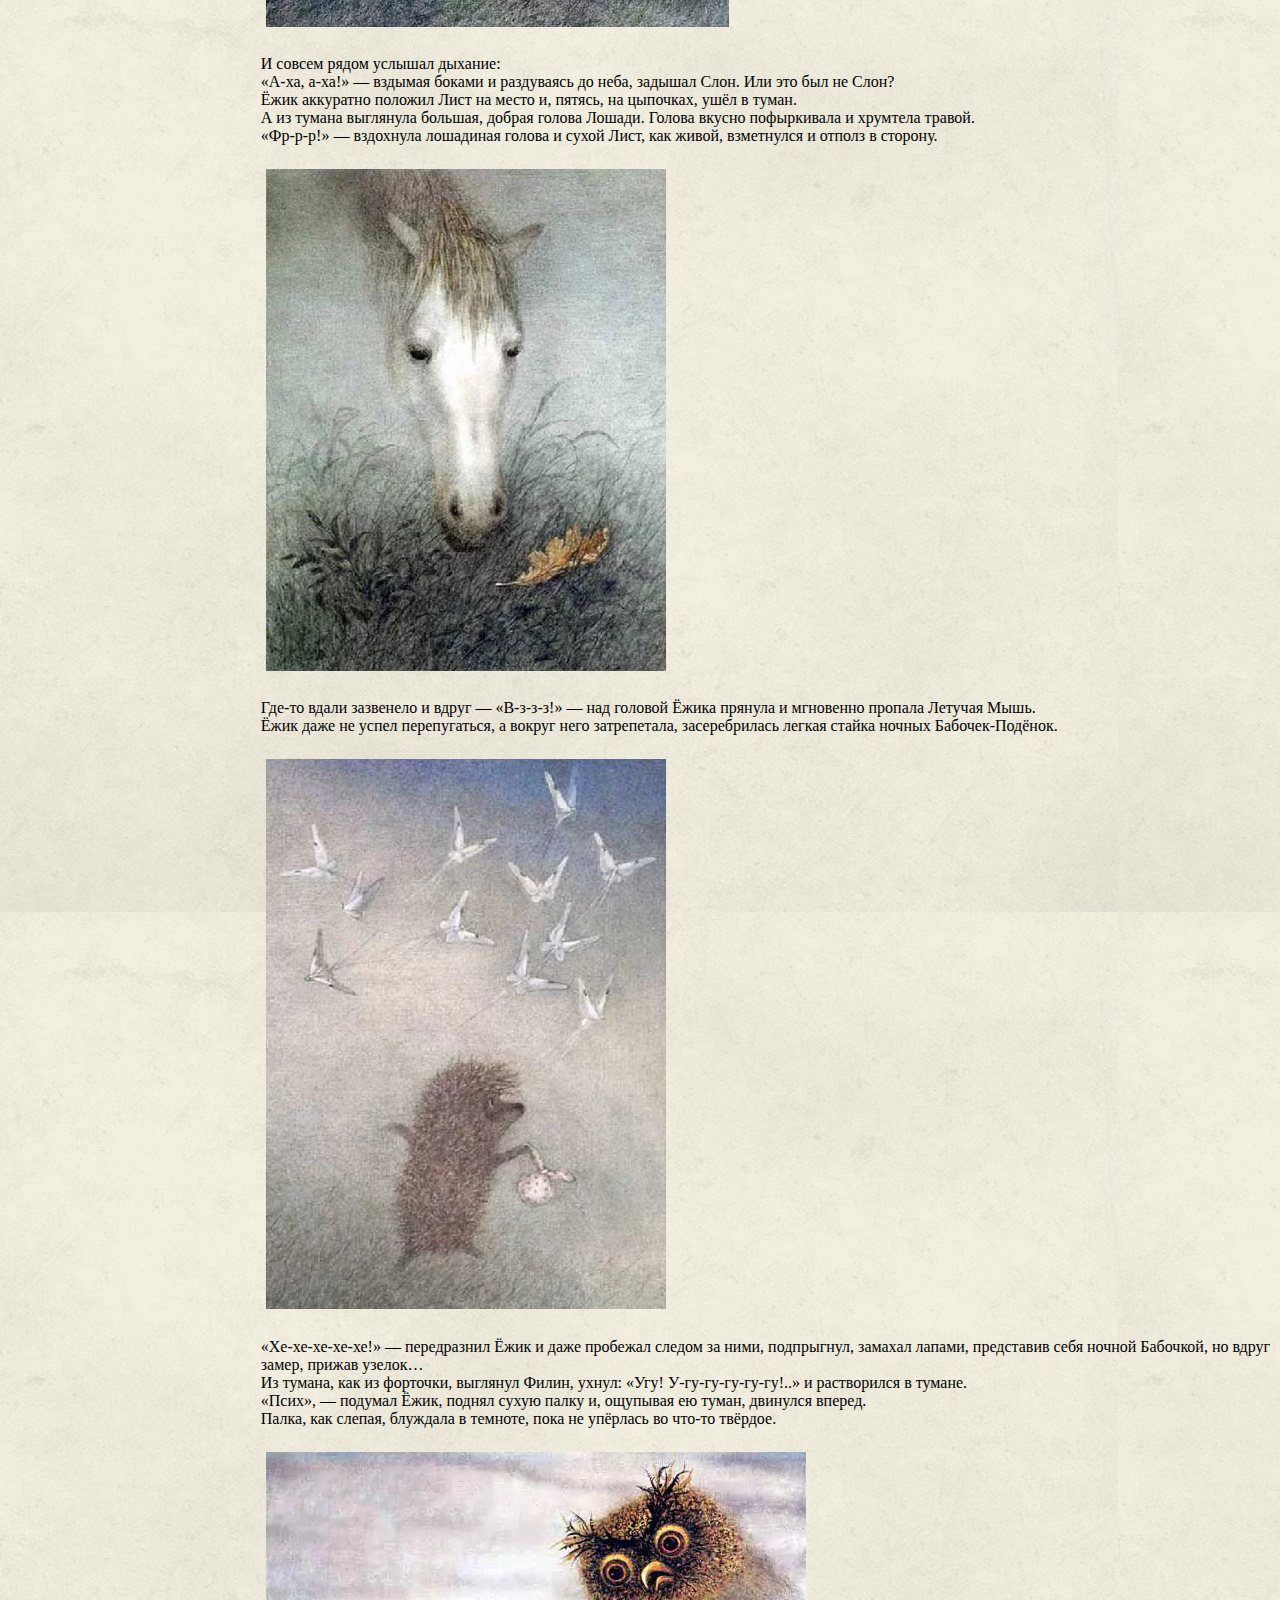
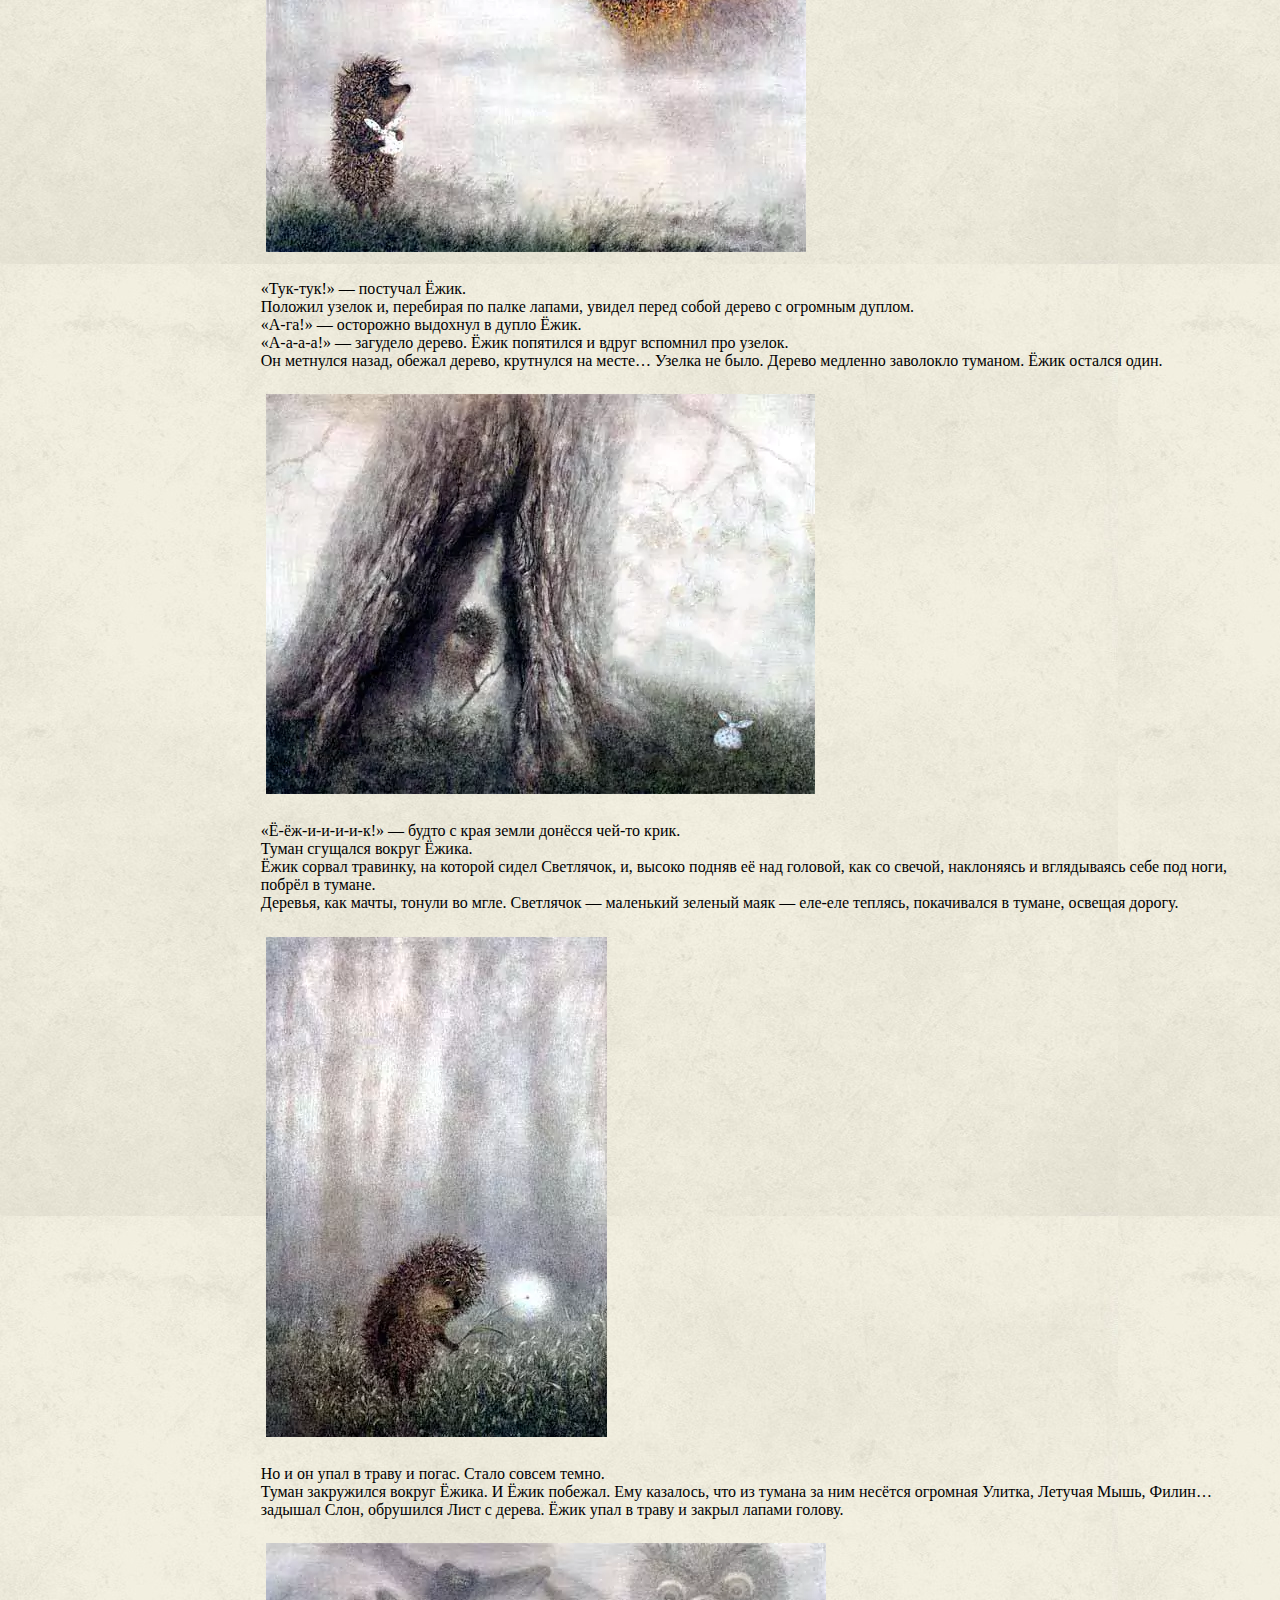
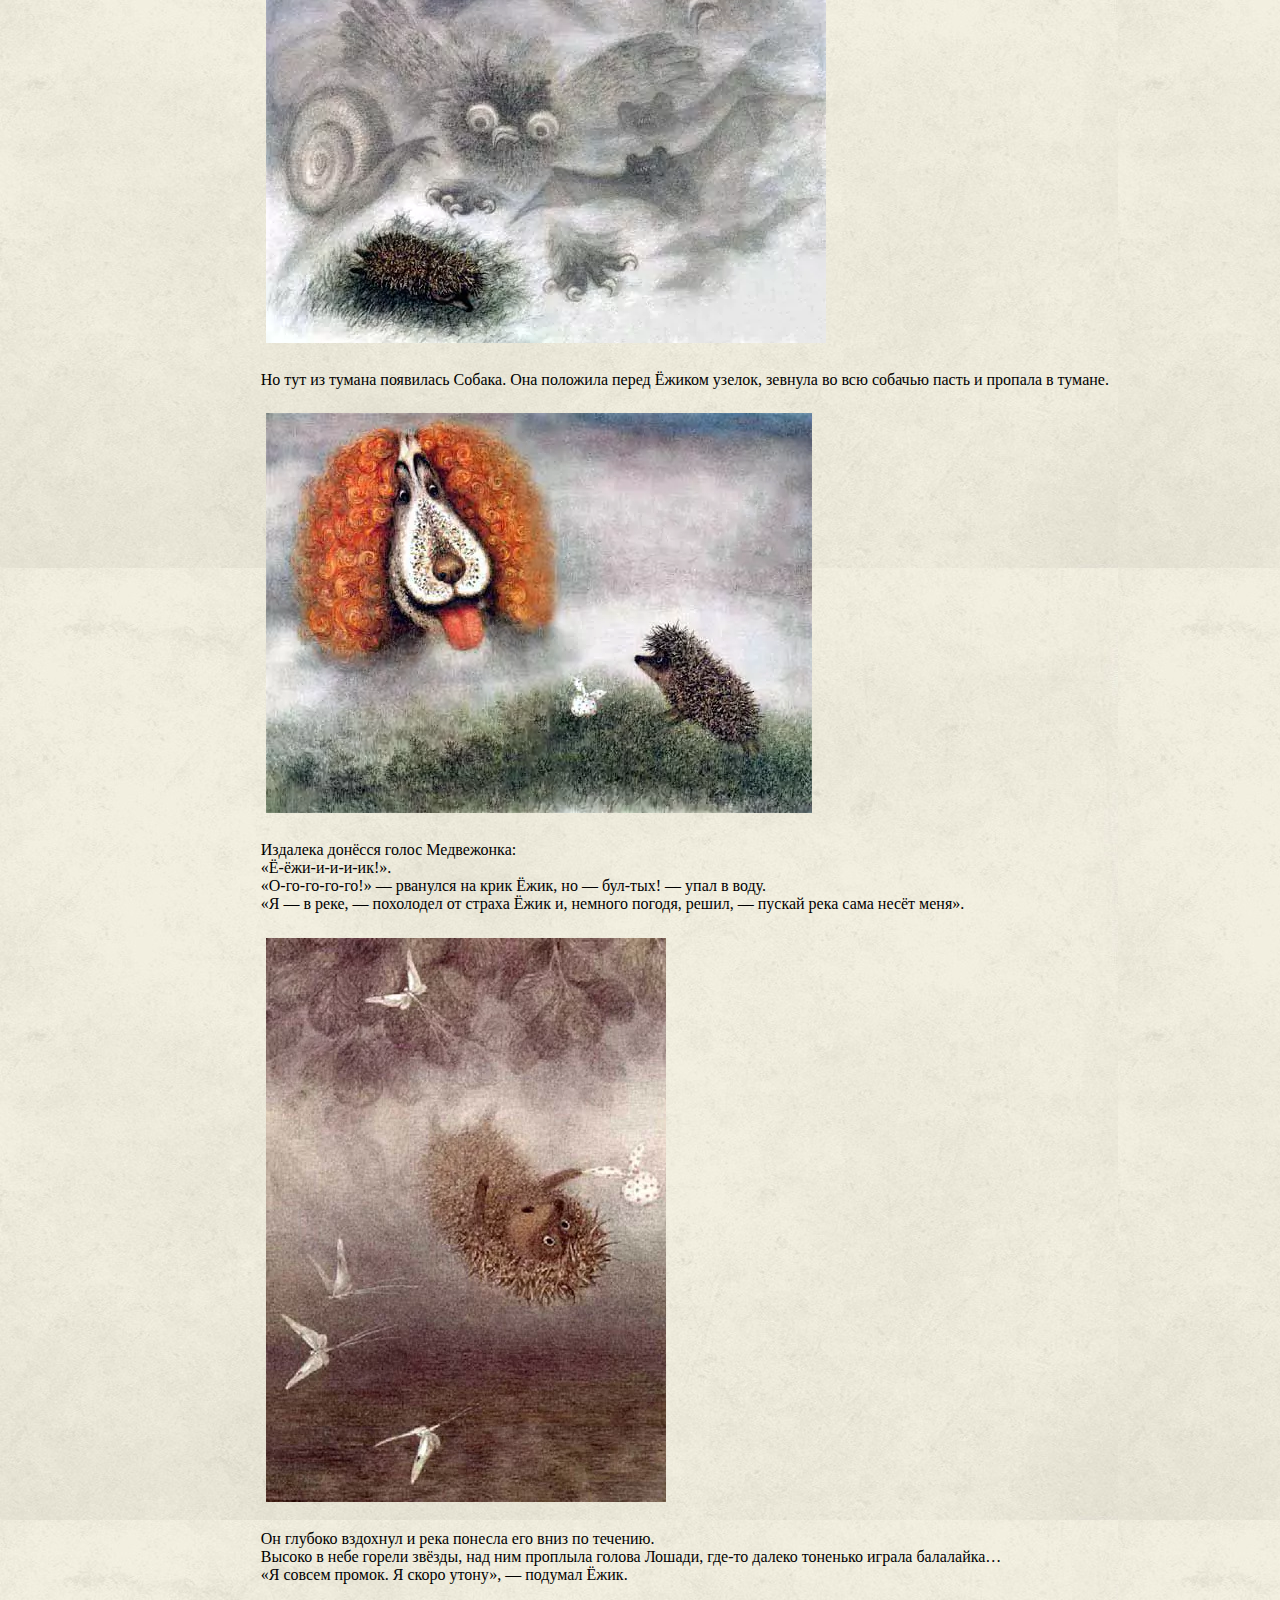
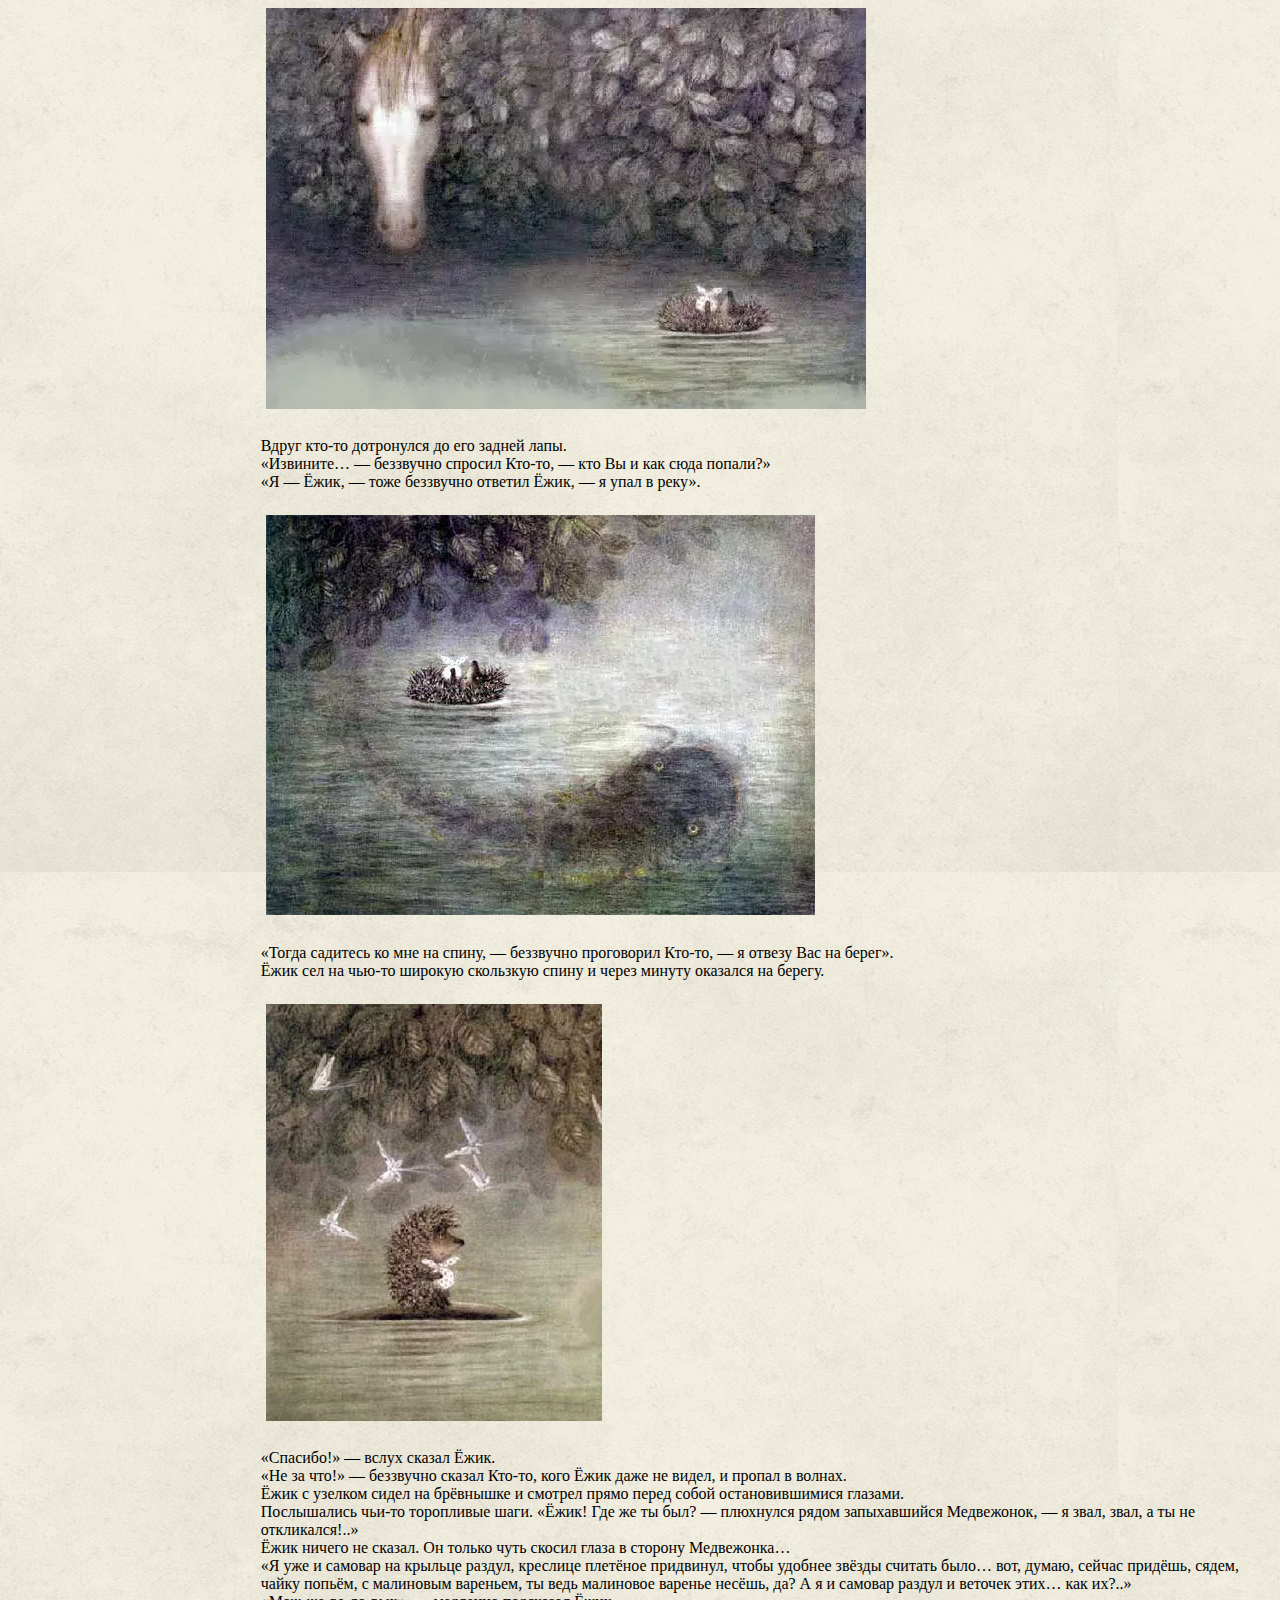
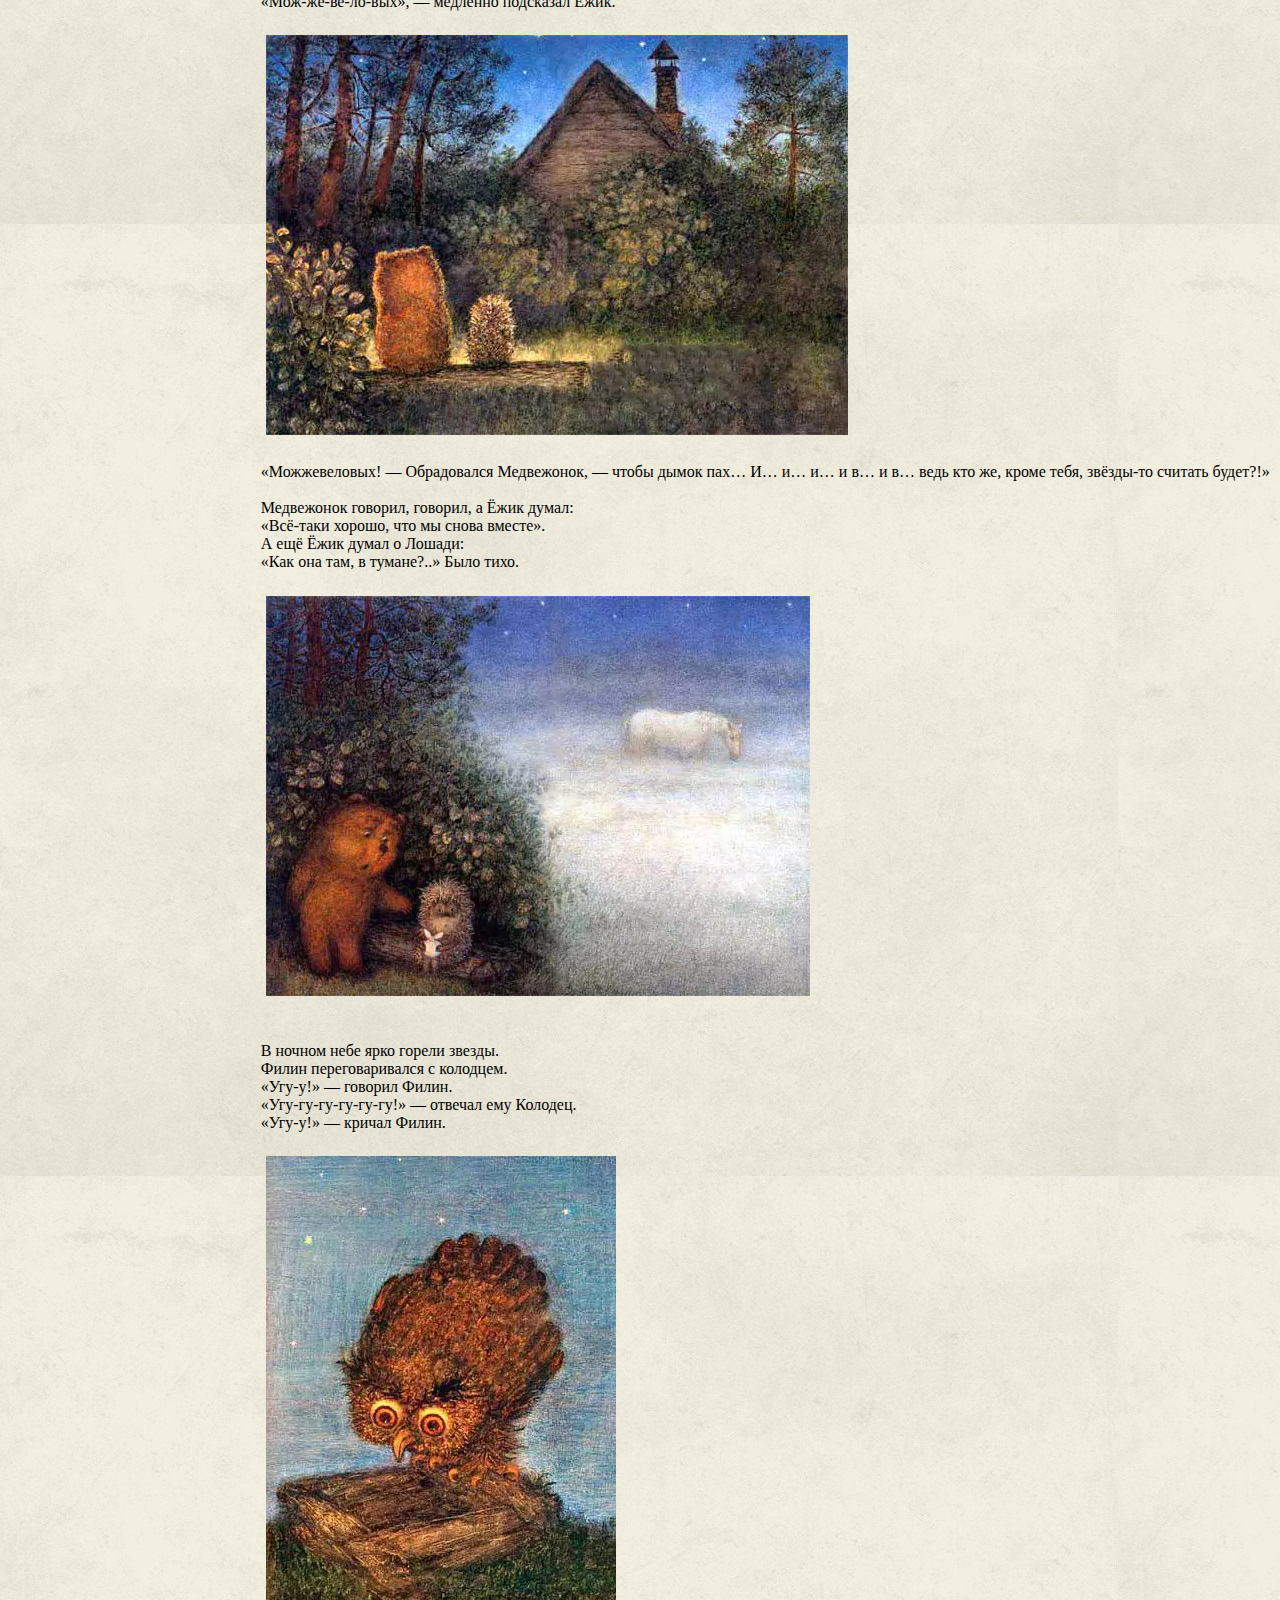
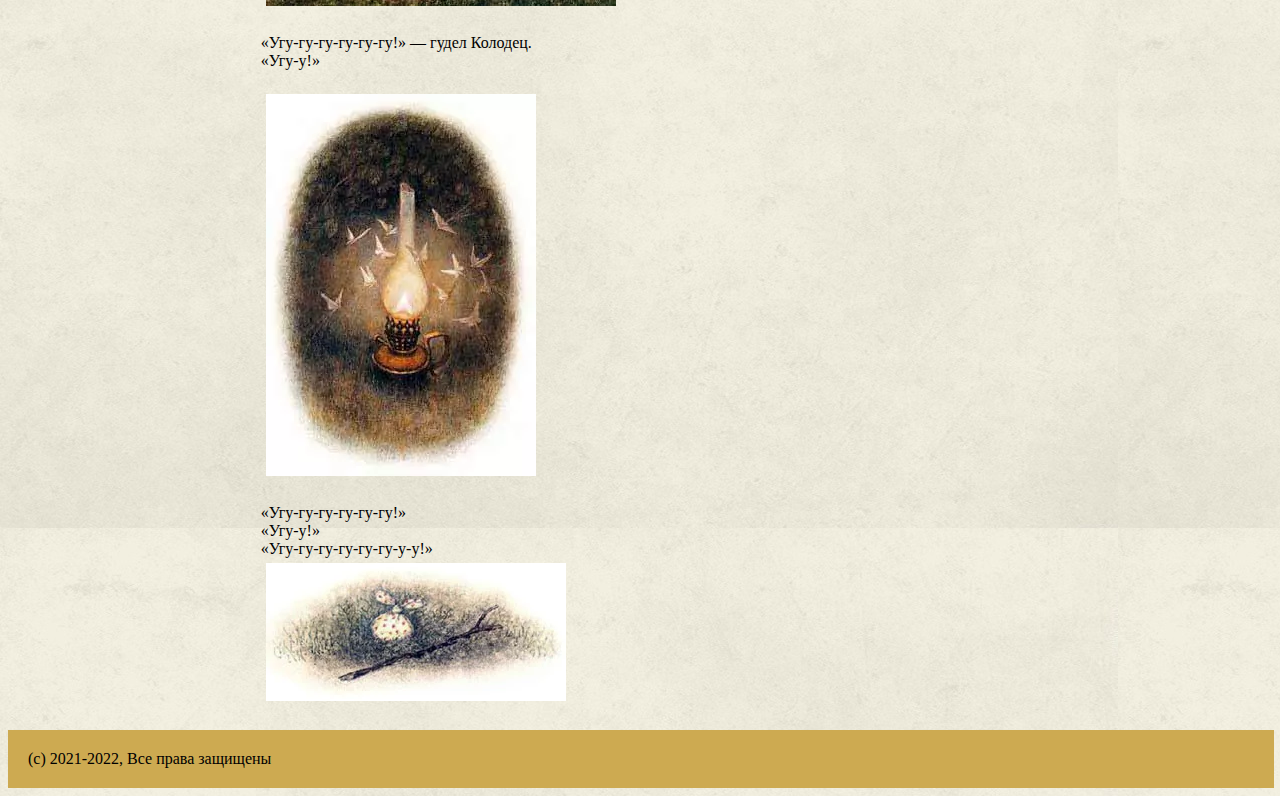
==== commit 03e212f7: "Удалили ДВе фотографии" ====
--- a/project/book.html
+++ b/project/book.html
@@ -39,17 +39,7 @@
     <div class="book_b1">
 <br><br><br><br><br>
         <h2>Ежик в тумане</h2>
-        <h4>Автор - Сергей Козлов</h4> <audio src="Content/jozhik-v-tumane.mp3" controls>Слушать</audio>
-        <hr><br><br>
-        <h3>"Ежик в Тумане" - чтение</h3>
-        <p>
-            По вечерам Ёжик ходил к Медвежонку в гости считать звёзды. <br>
-           <br> Они усаживались на брёвнышке и, прихлёбывая чай, смотрели на звездное небо. <br>
-           <br> Оно висело над крышей, прямо за печной трубой. <br>
-           <br> Справа от трубы были звёзды Медвежонка, а слева — Ёжика. <br>
-           <br> Сначала Ёжик шёл полем, где его окружила стайка ночных Бабочек-Подёнок, потом вошёл в сосновый лесок.
-        </p>
-        <img src="image_for_book/jozhik-v-tumane2.jpg.webp"  alt="1">  <br>
+        
 
         <p>
             А когда вышел, за ним уже крался Филин, растопырив крылья. <br>
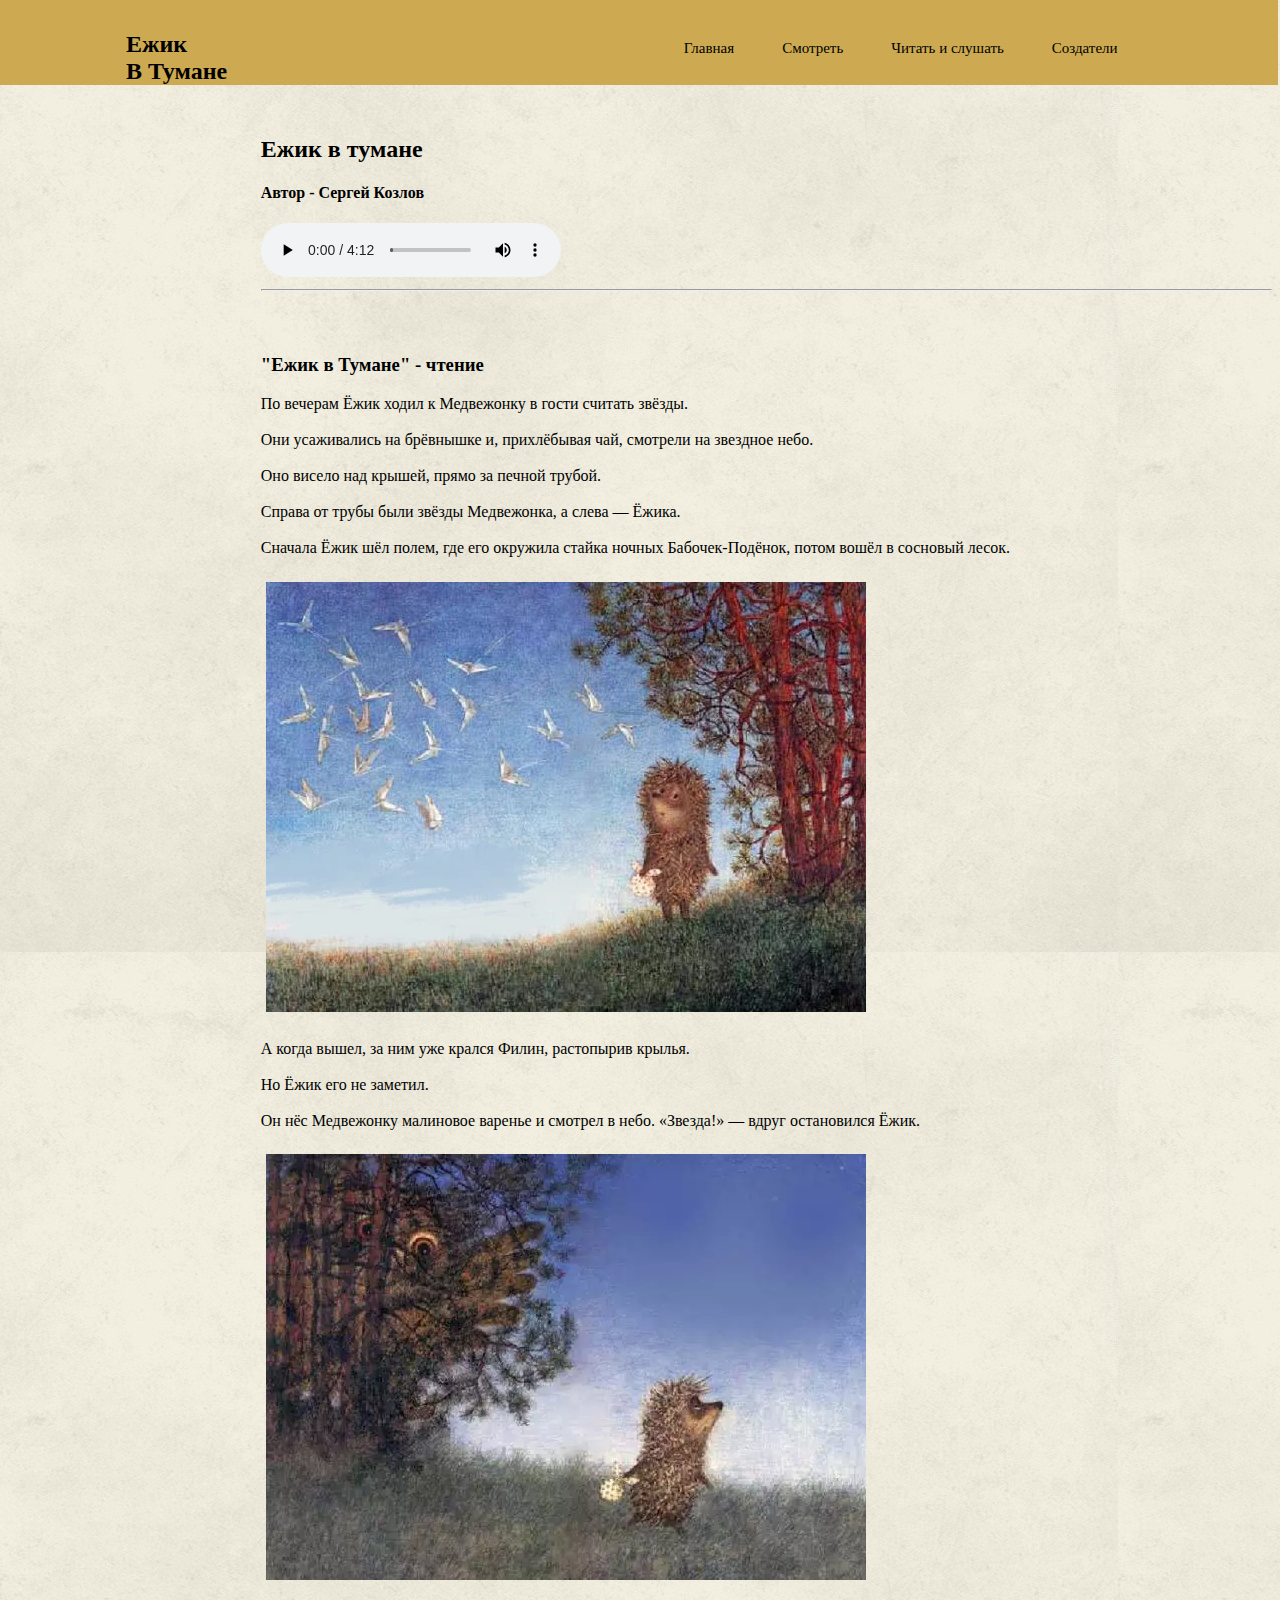
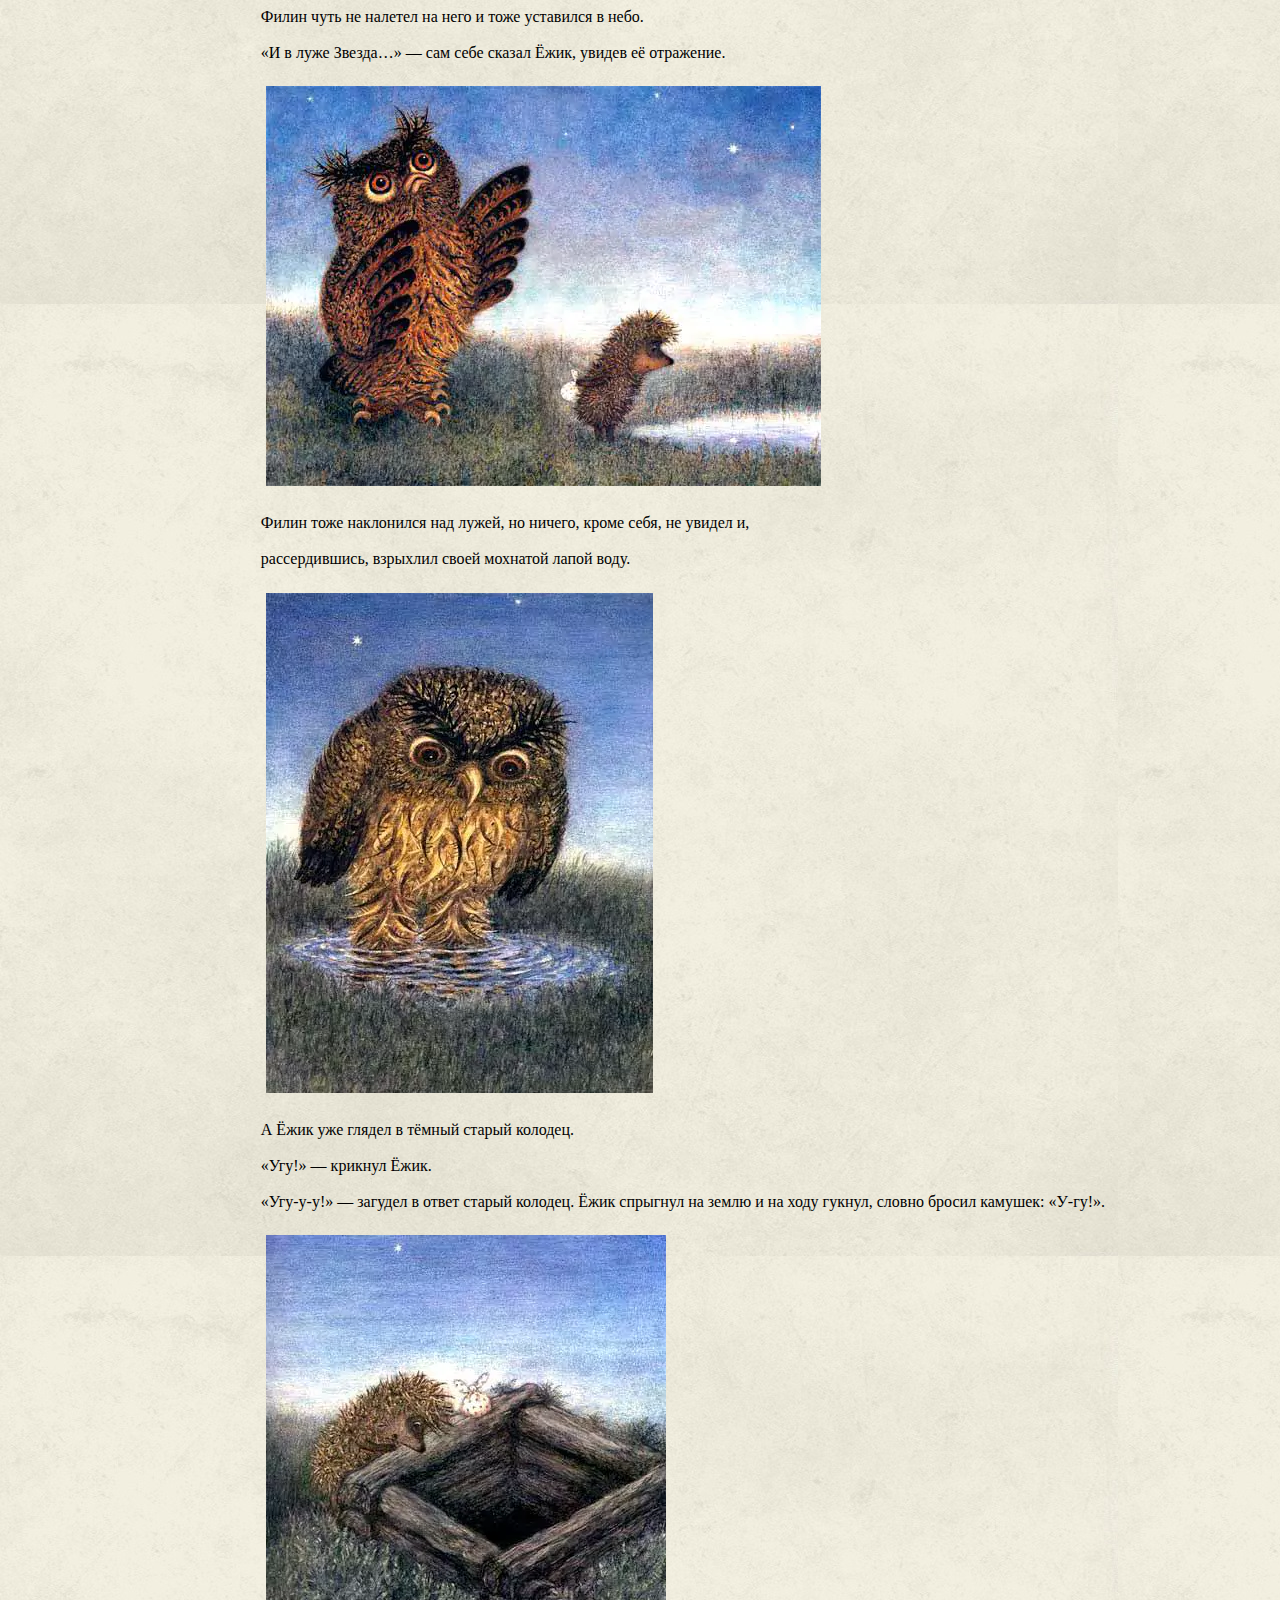
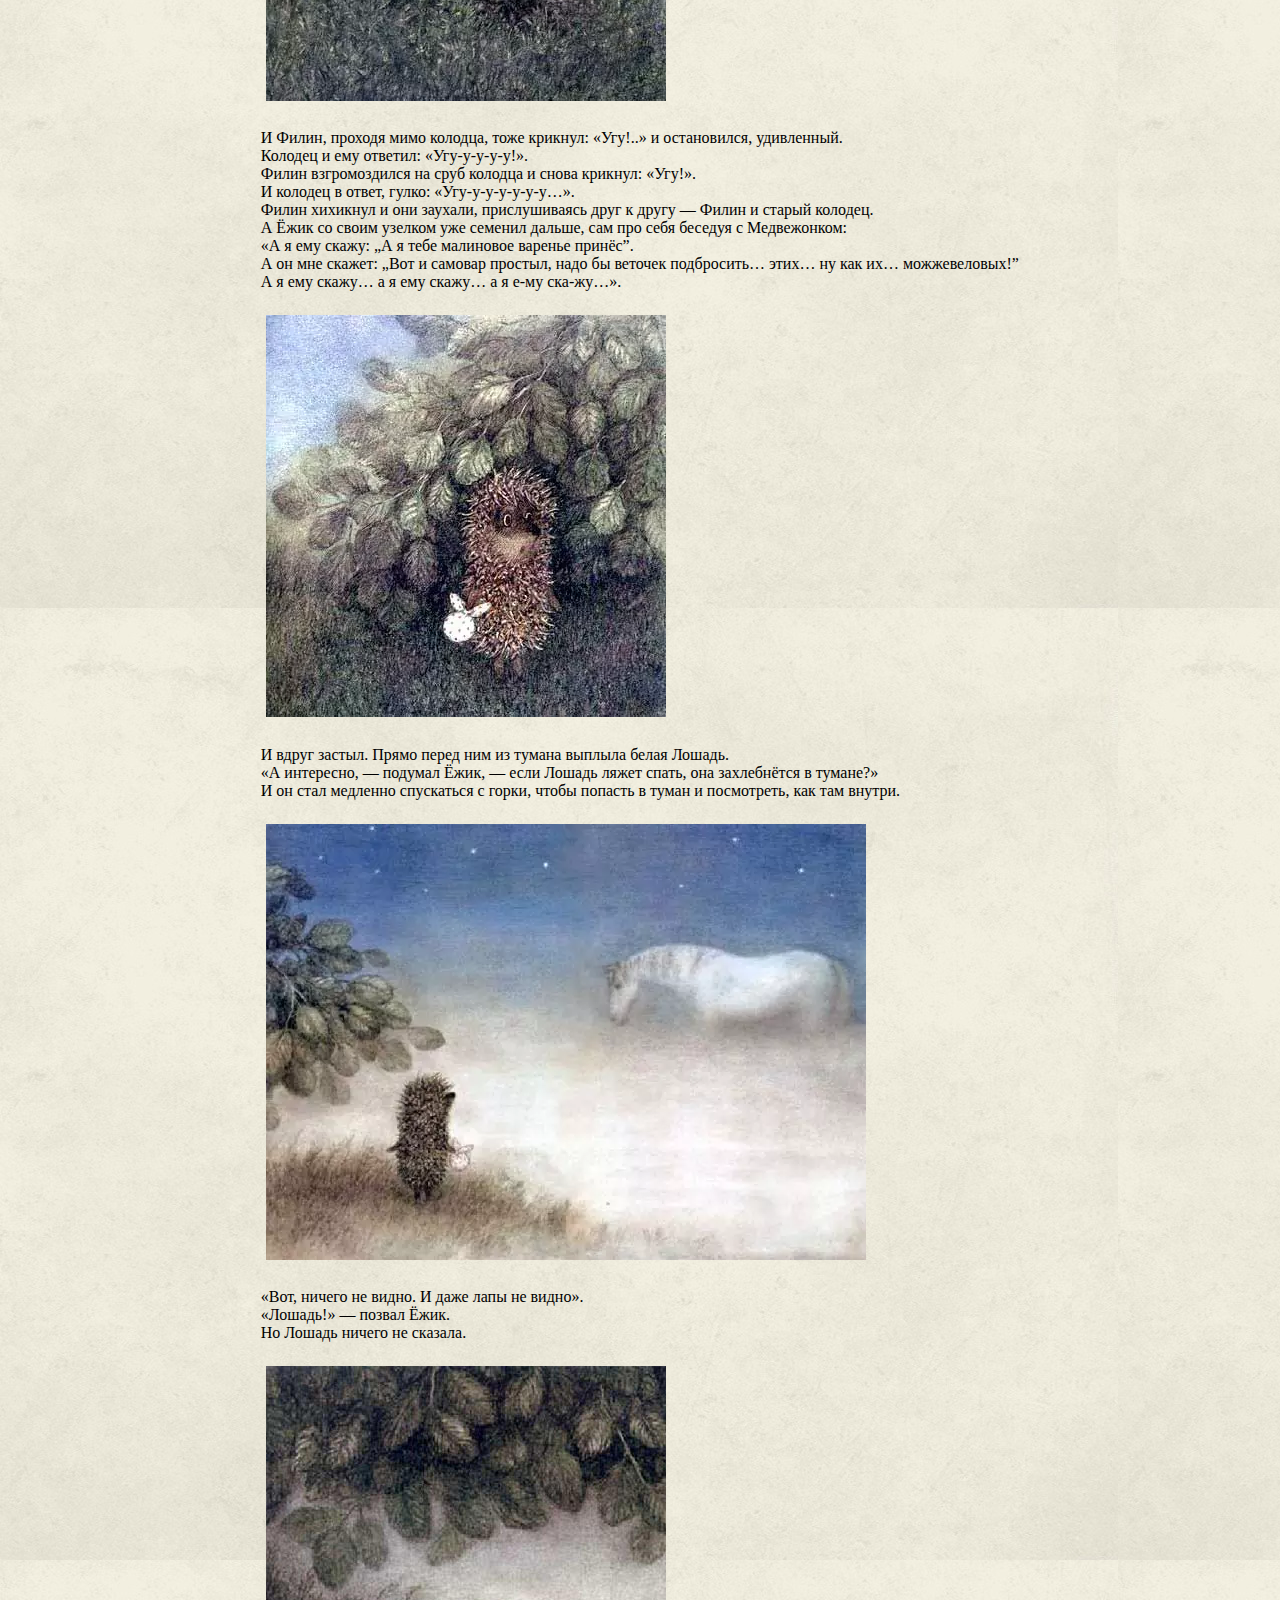
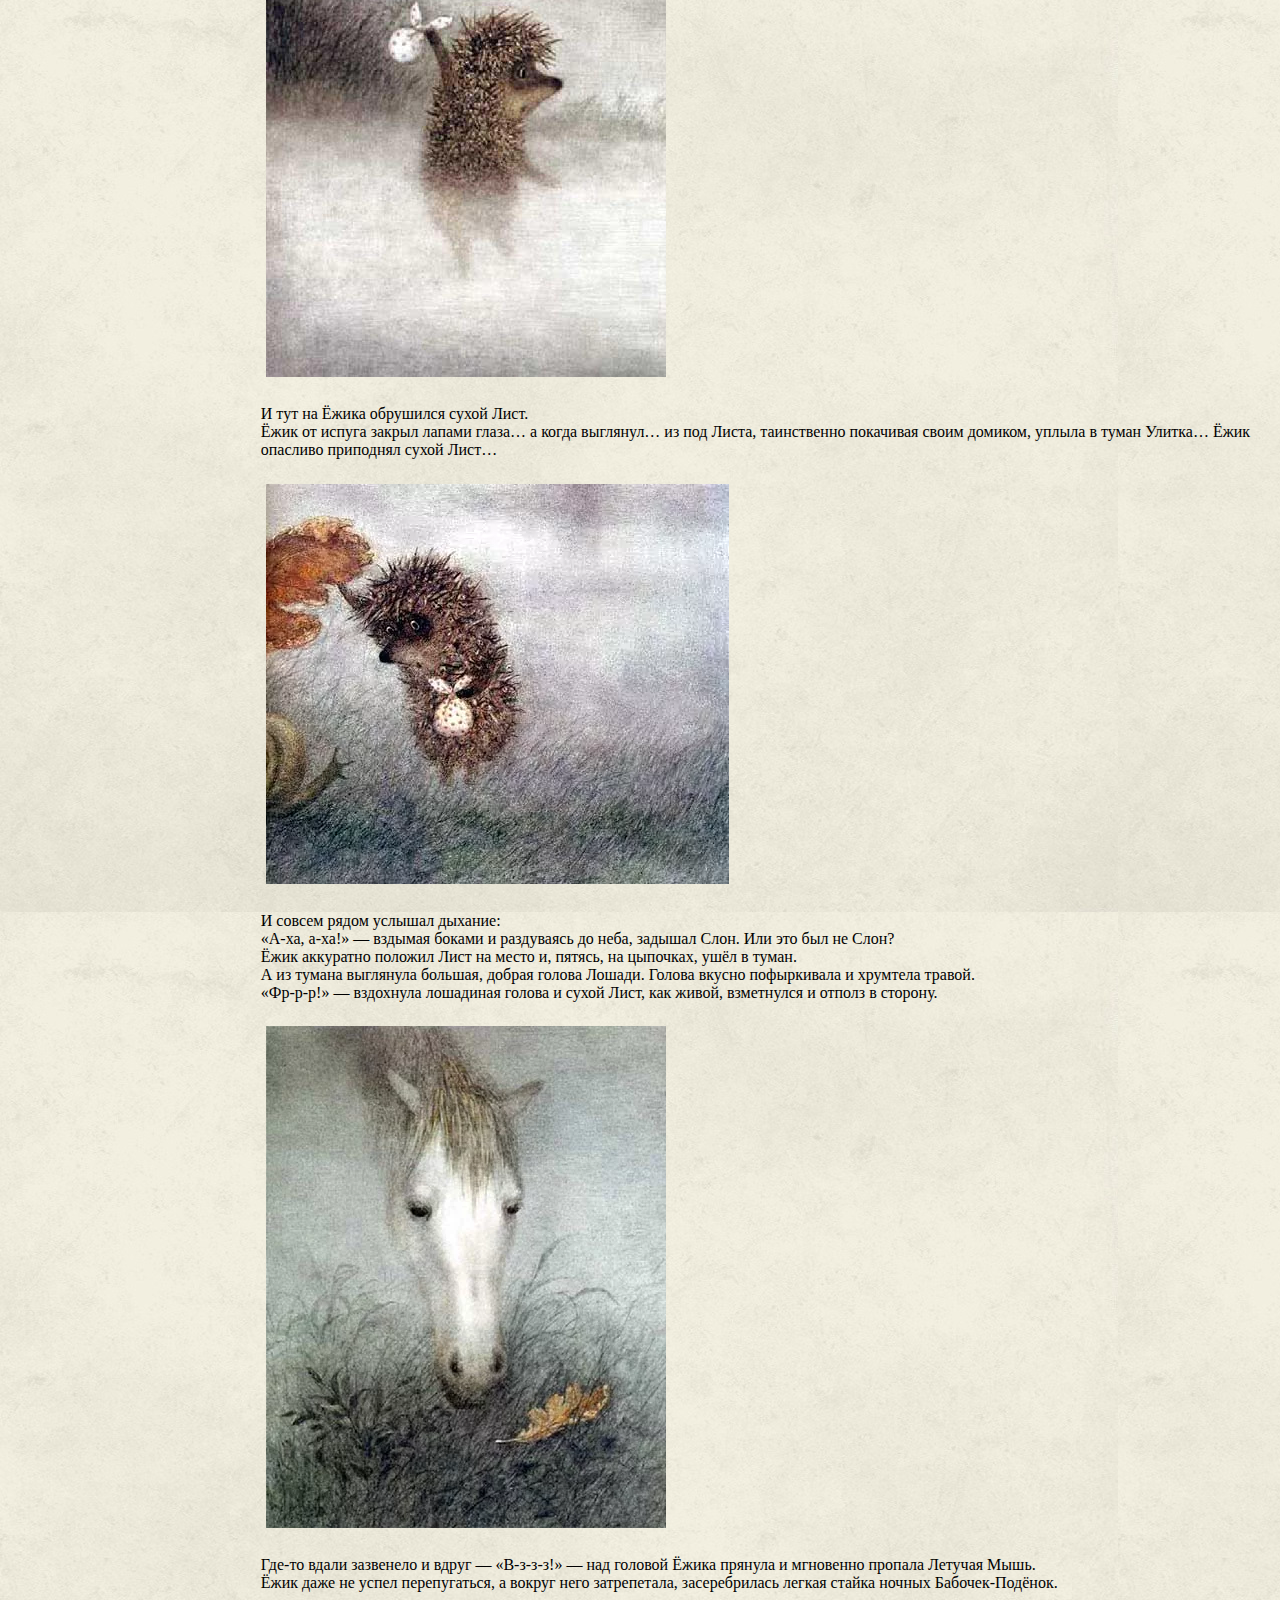
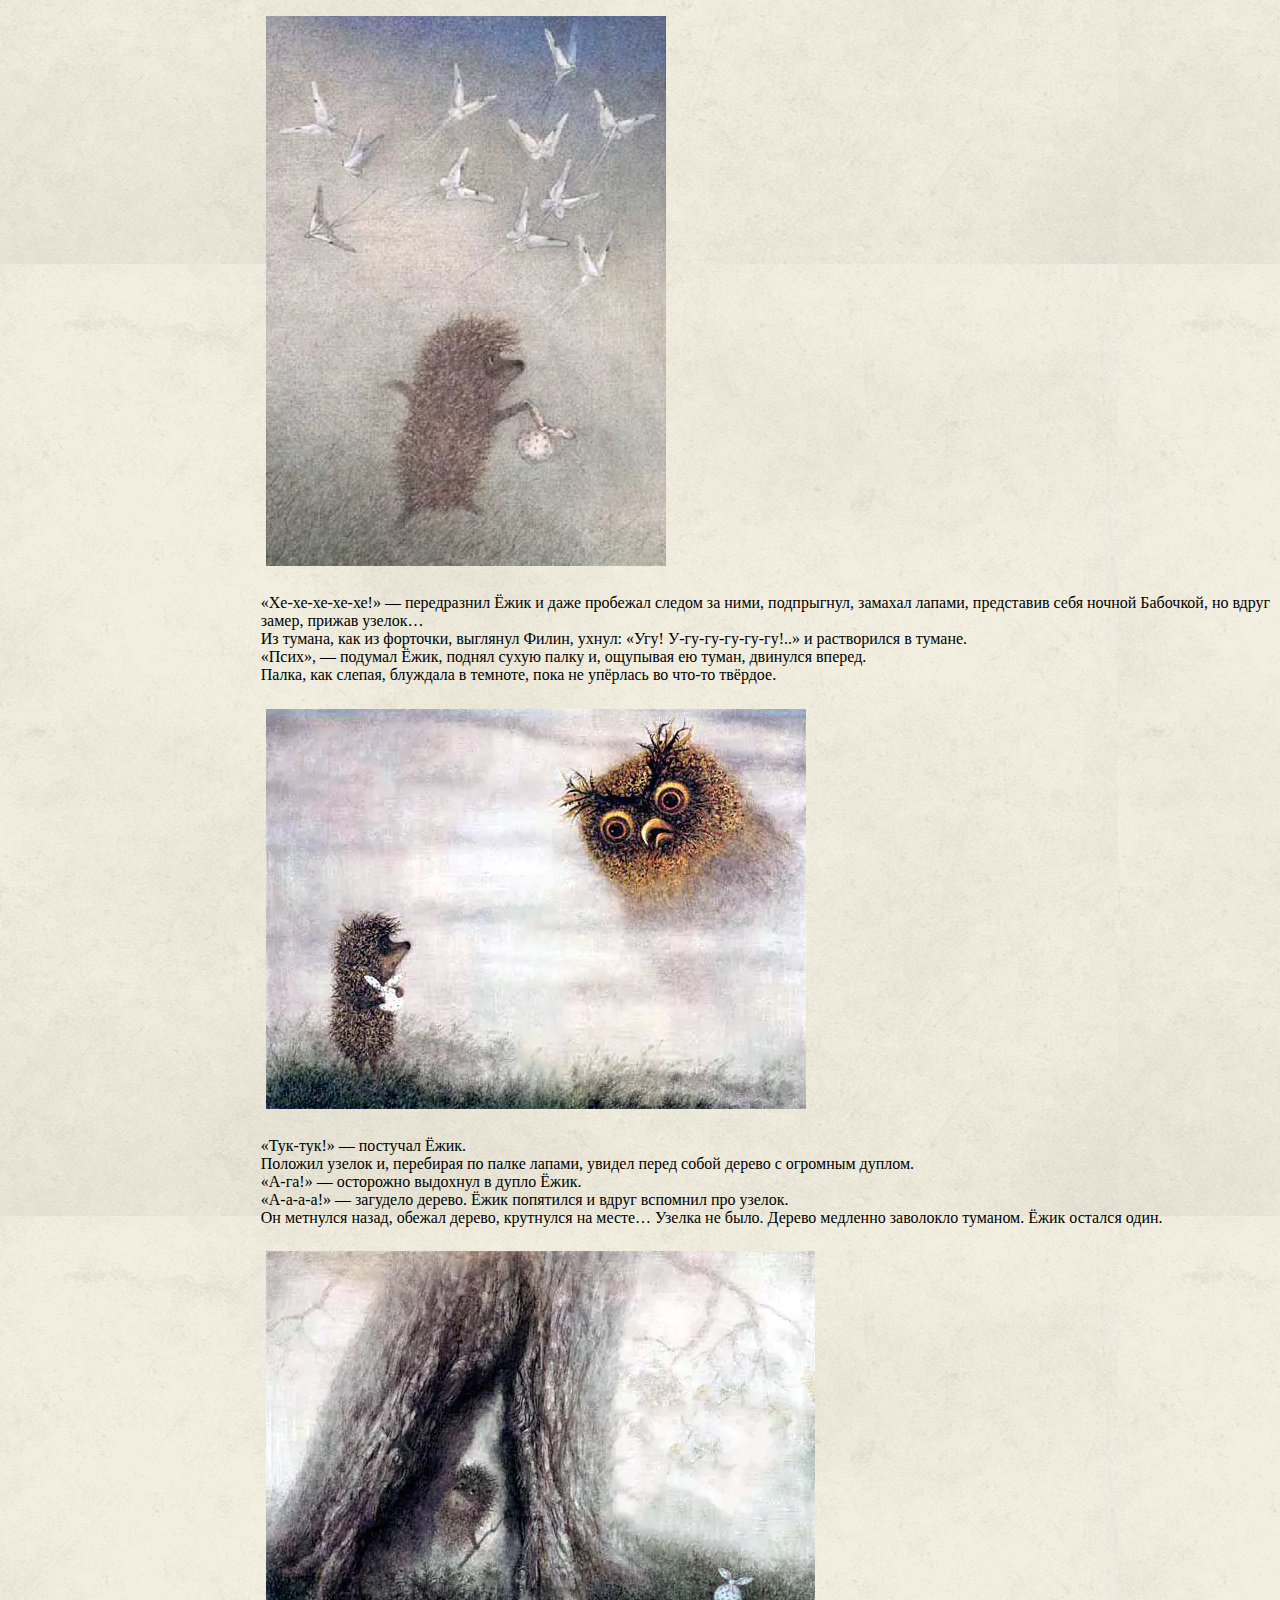
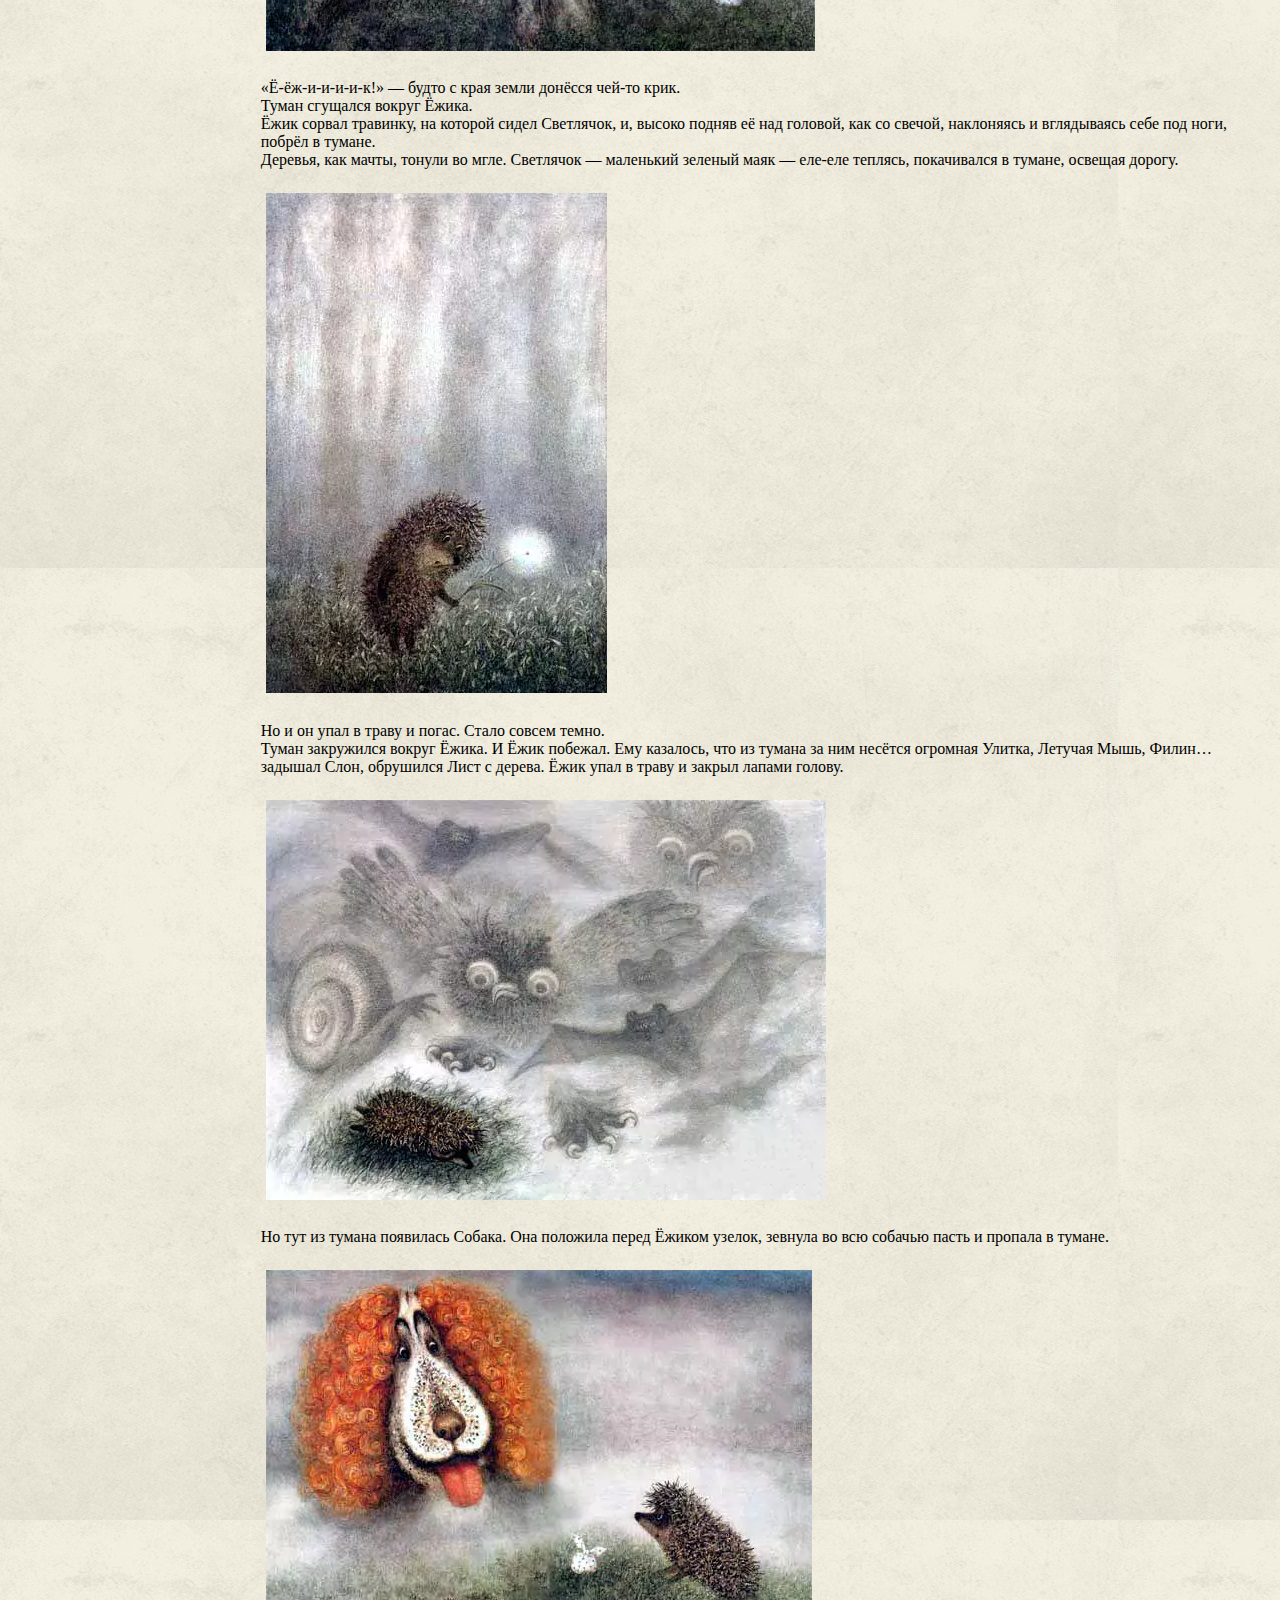
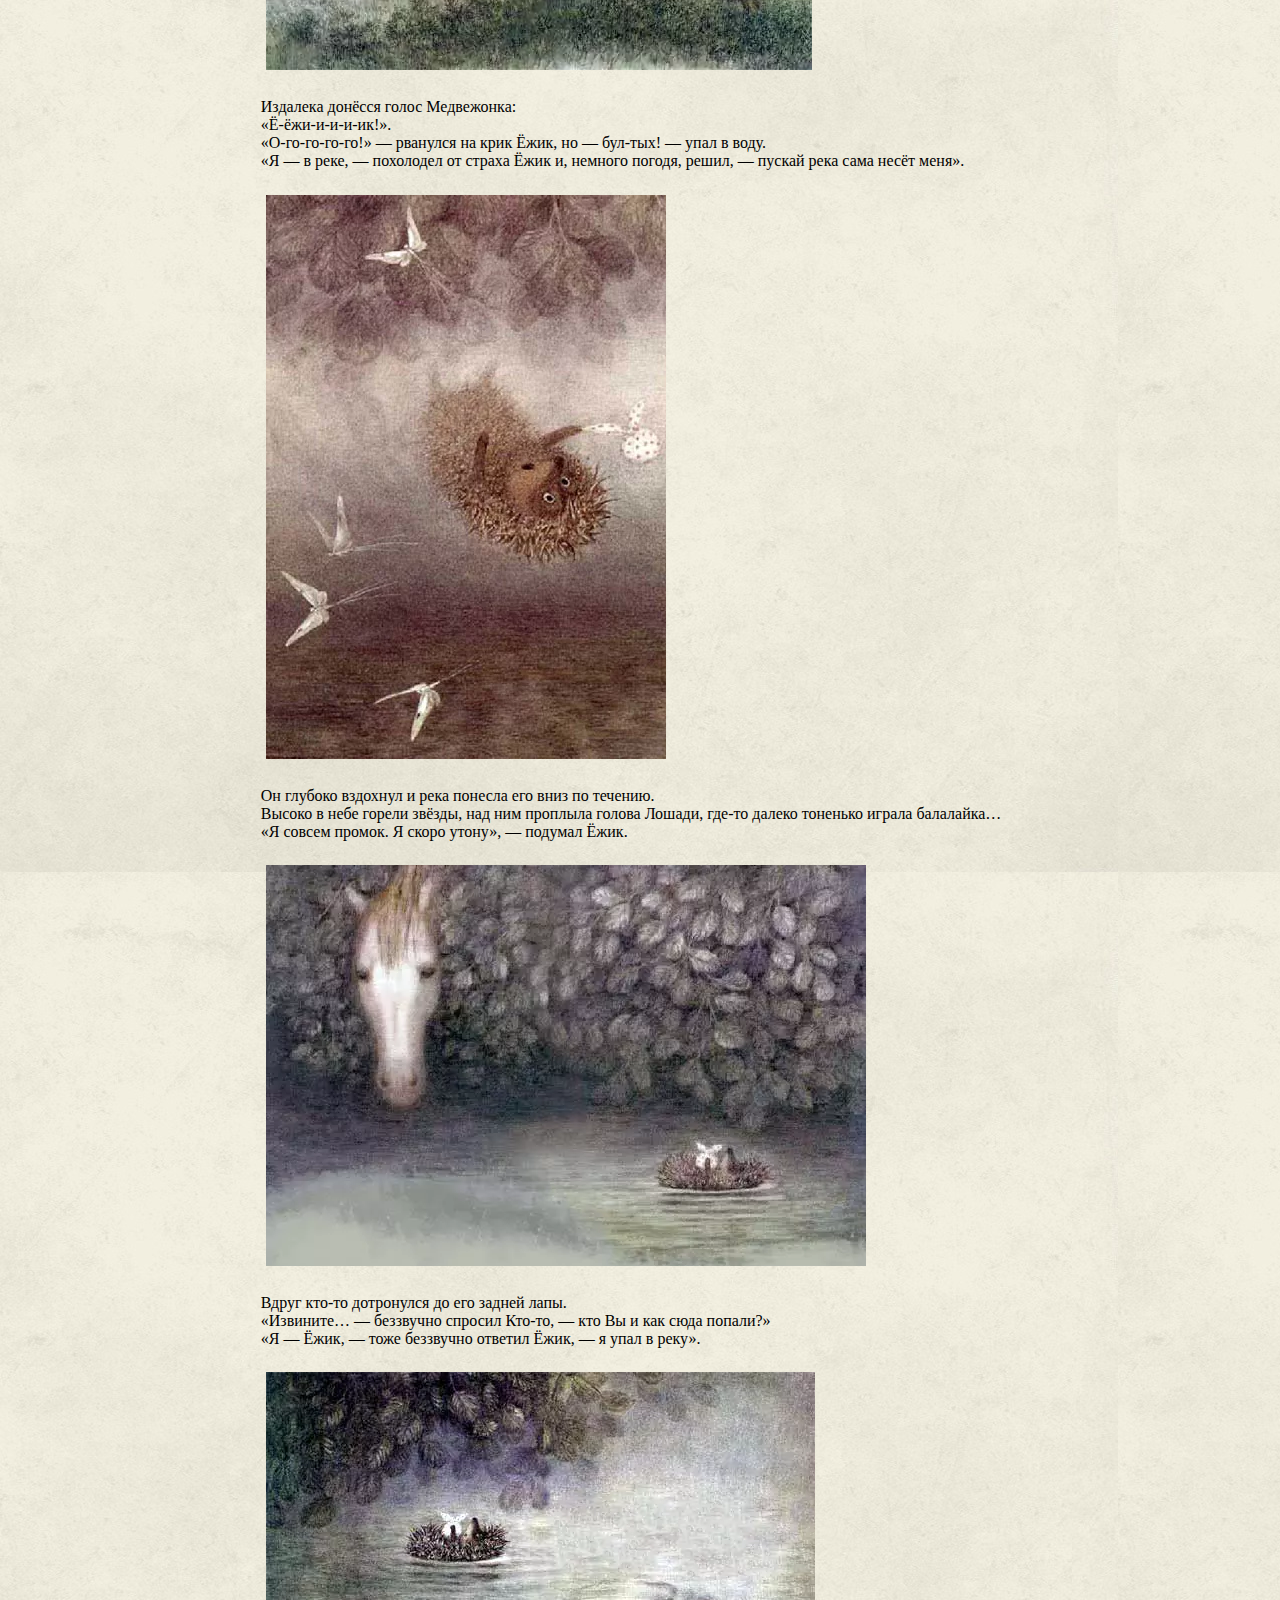
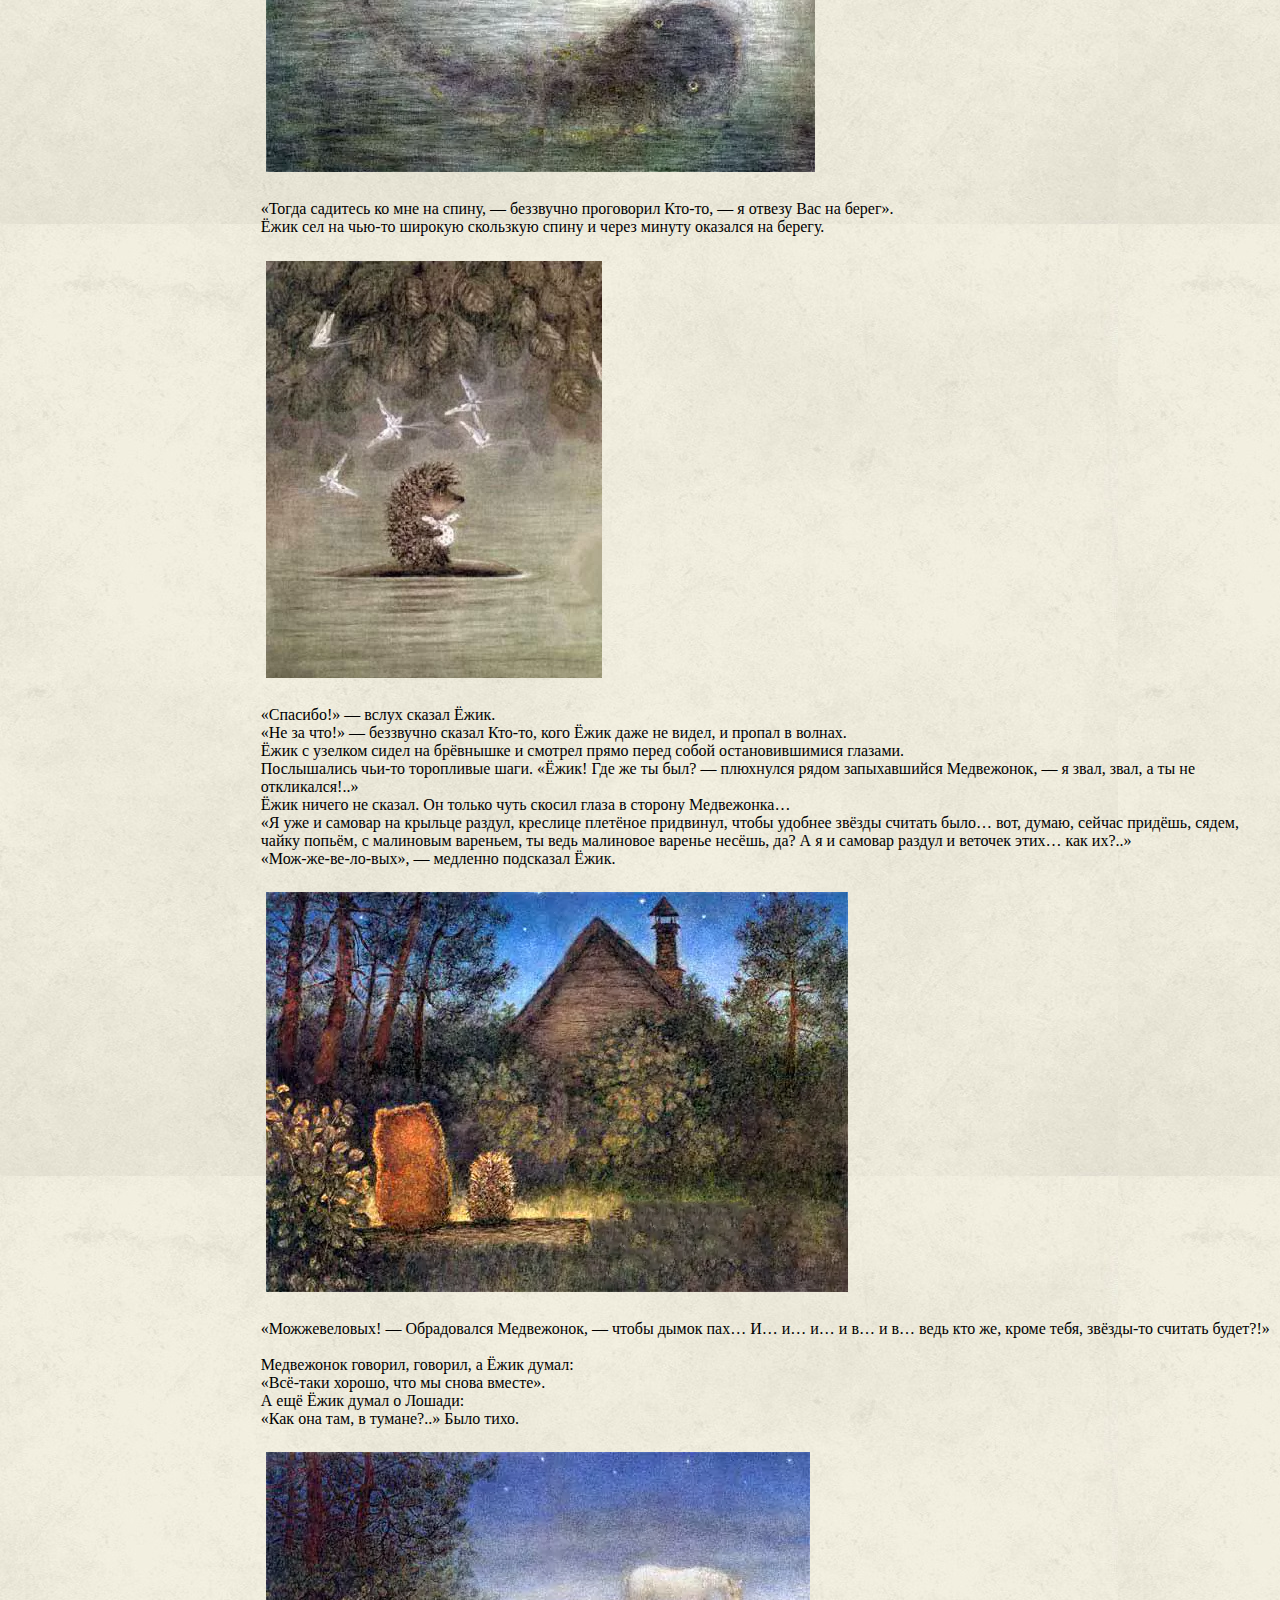
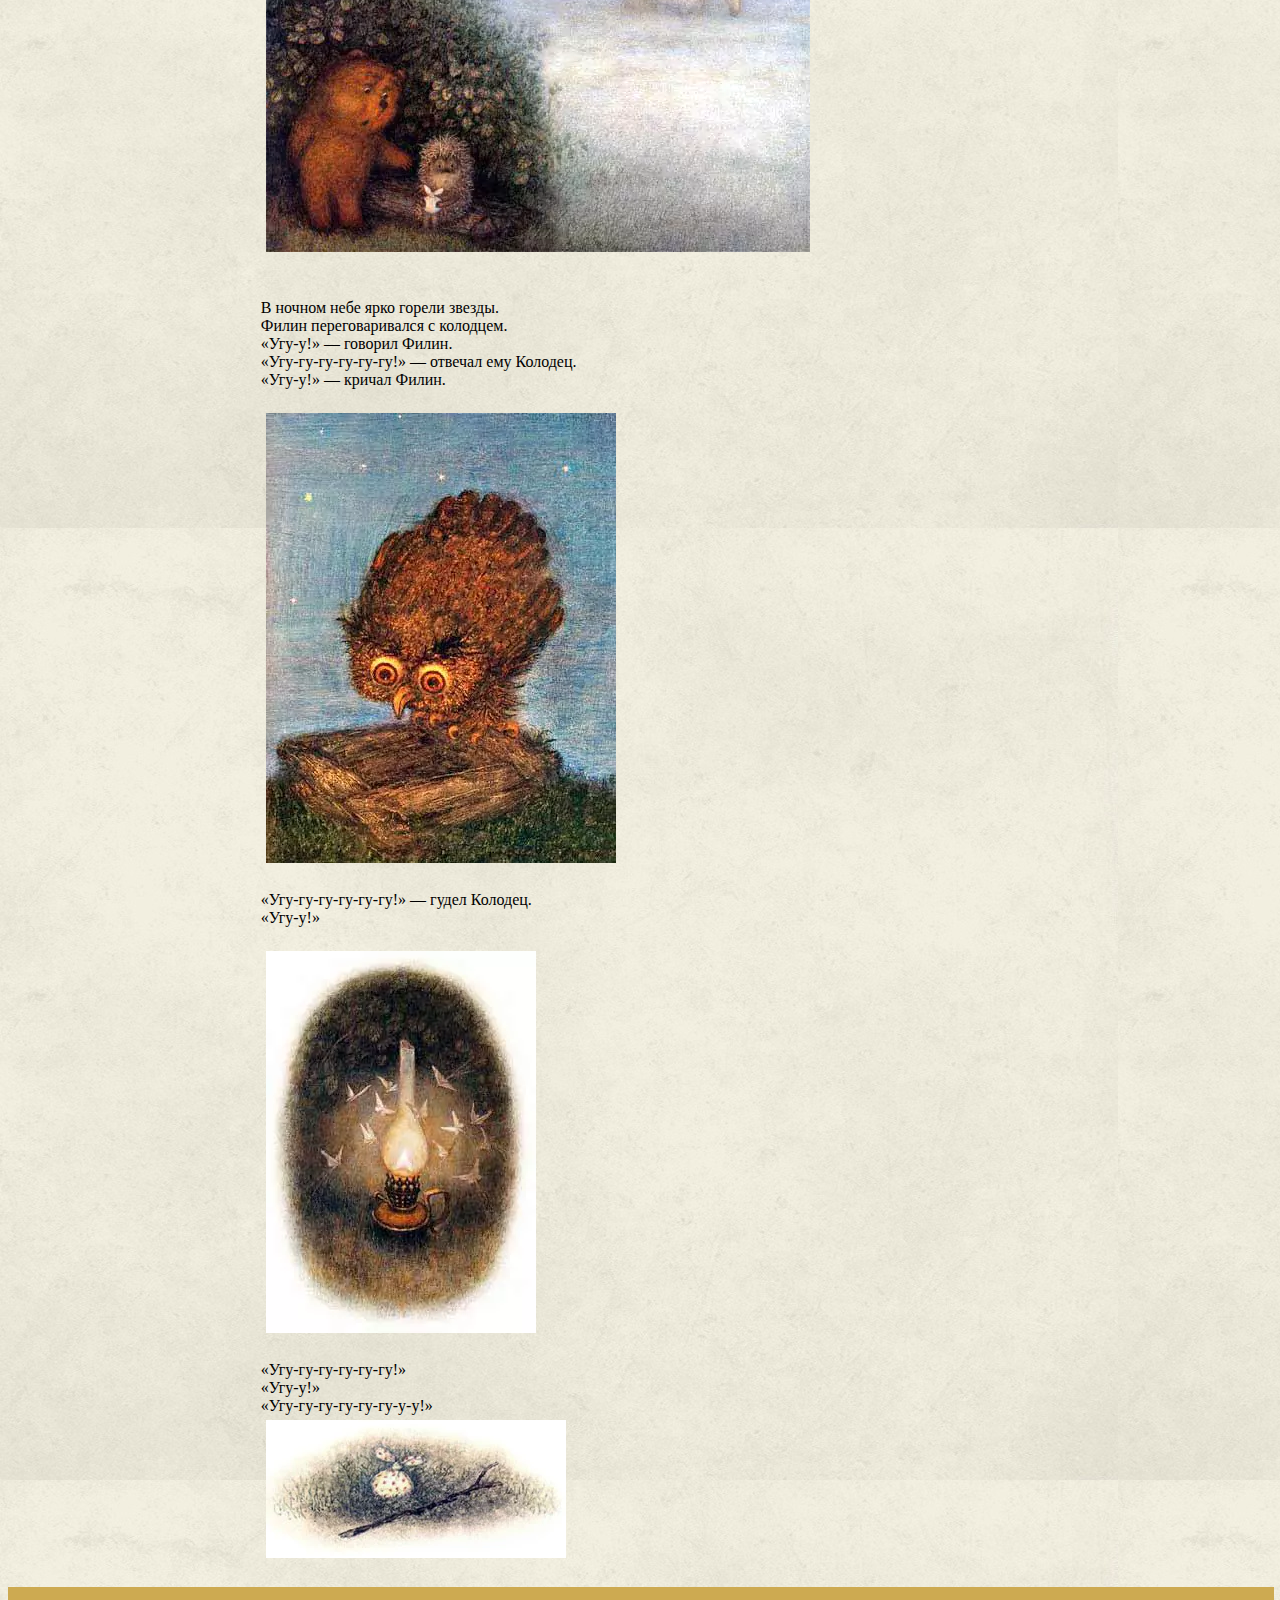
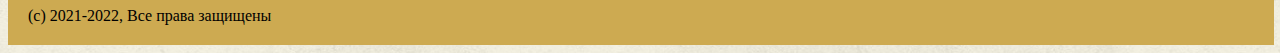
==== commit 640f4ed9: "Вернул все как было" ====
--- a/project/book.html
+++ b/project/book.html
@@ -39,7 +39,17 @@
     <div class="book_b1">
 <br><br><br><br><br>
         <h2>Ежик в тумане</h2>
-        
+        <h4>Автор - Сергей Козлов</h4> <audio src="Content/jozhik-v-tumane.mp3" controls>Слушать</audio>
+        <hr><br><br>
+        <h3>"Ежик в Тумане" - чтение</h3>
+        <p>
+            По вечерам Ёжик ходил к Медвежонку в гости считать звёзды. <br>
+           <br> Они усаживались на брёвнышке и, прихлёбывая чай, смотрели на звездное небо. <br>
+           <br> Оно висело над крышей, прямо за печной трубой. <br>
+           <br> Справа от трубы были звёзды Медвежонка, а слева — Ёжика. <br>
+           <br> Сначала Ёжик шёл полем, где его окружила стайка ночных Бабочек-Подёнок, потом вошёл в сосновый лесок.
+        </p>
+        <img src="image_for_book/jozhik-v-tumane2.jpg.webp"  alt="1">  <br>
 
         <p>
             А когда вышел, за ним уже крался Филин, растопырив крылья. <br>
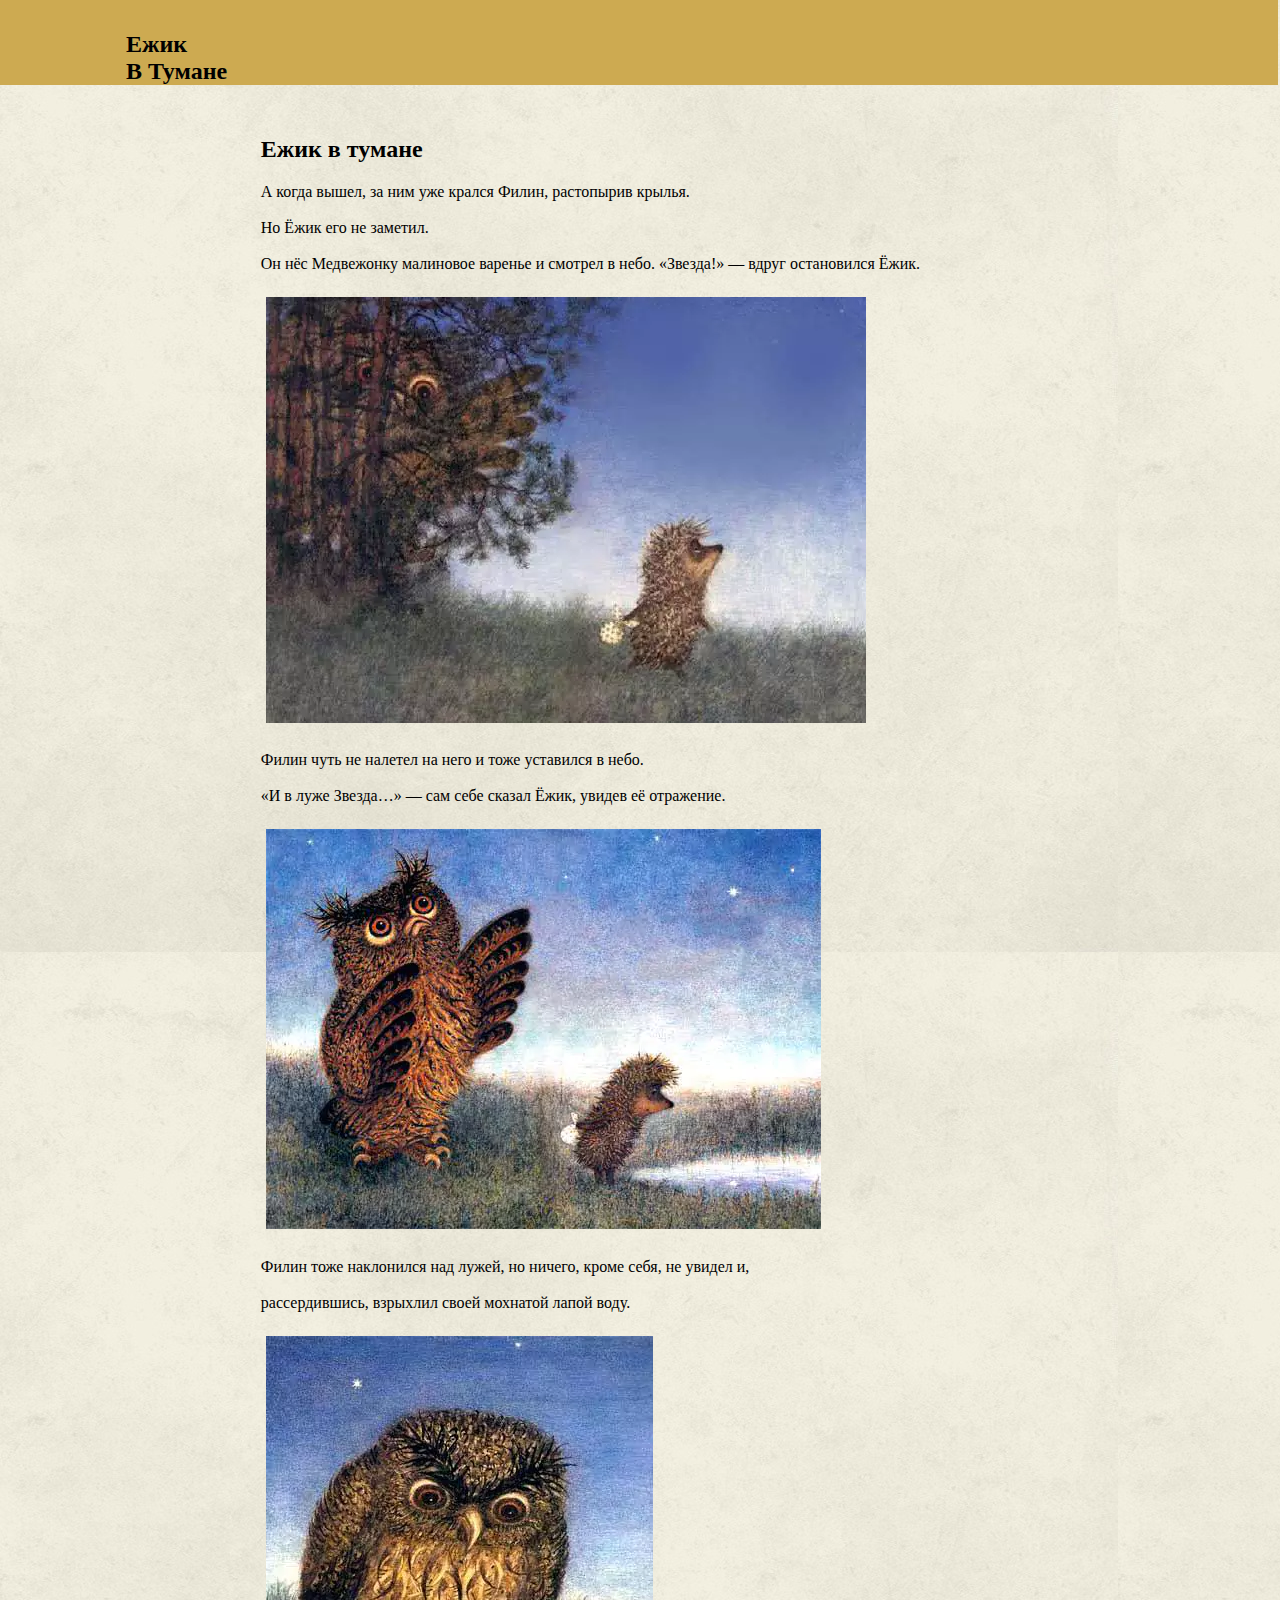
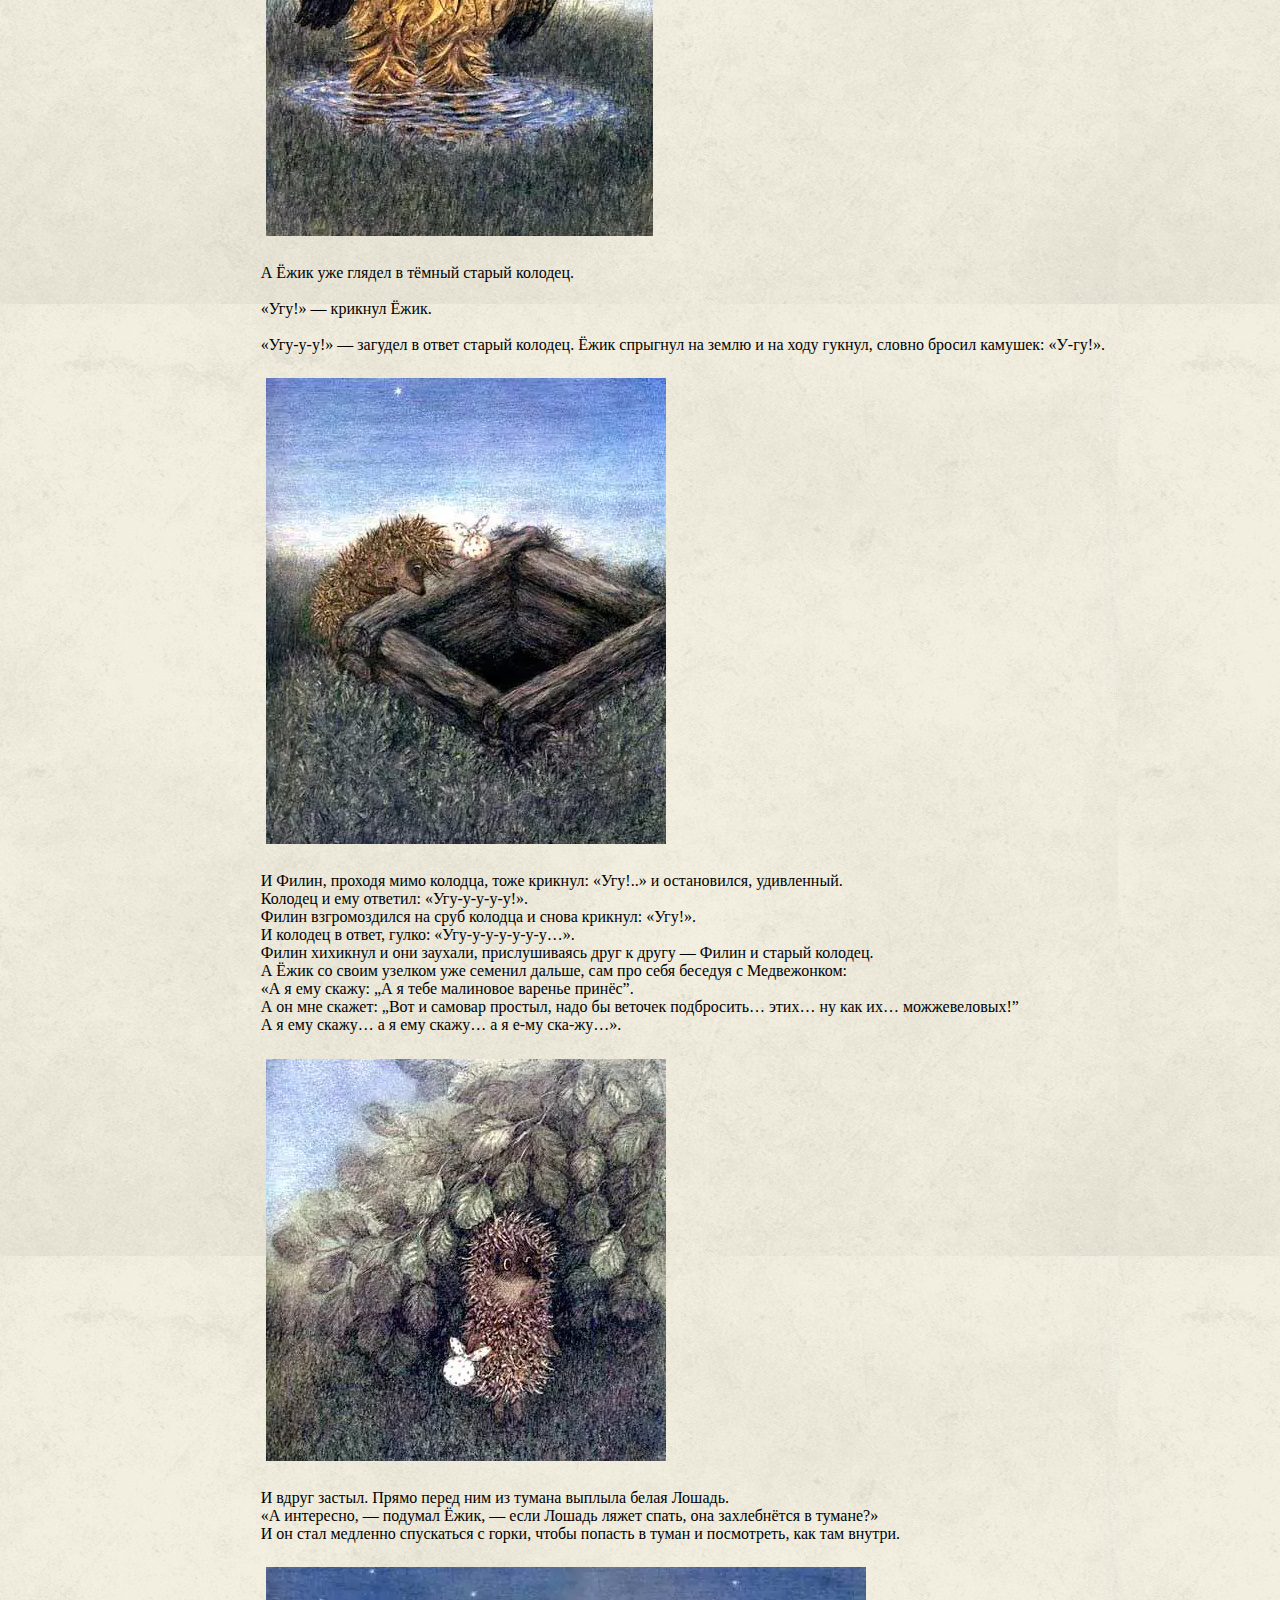
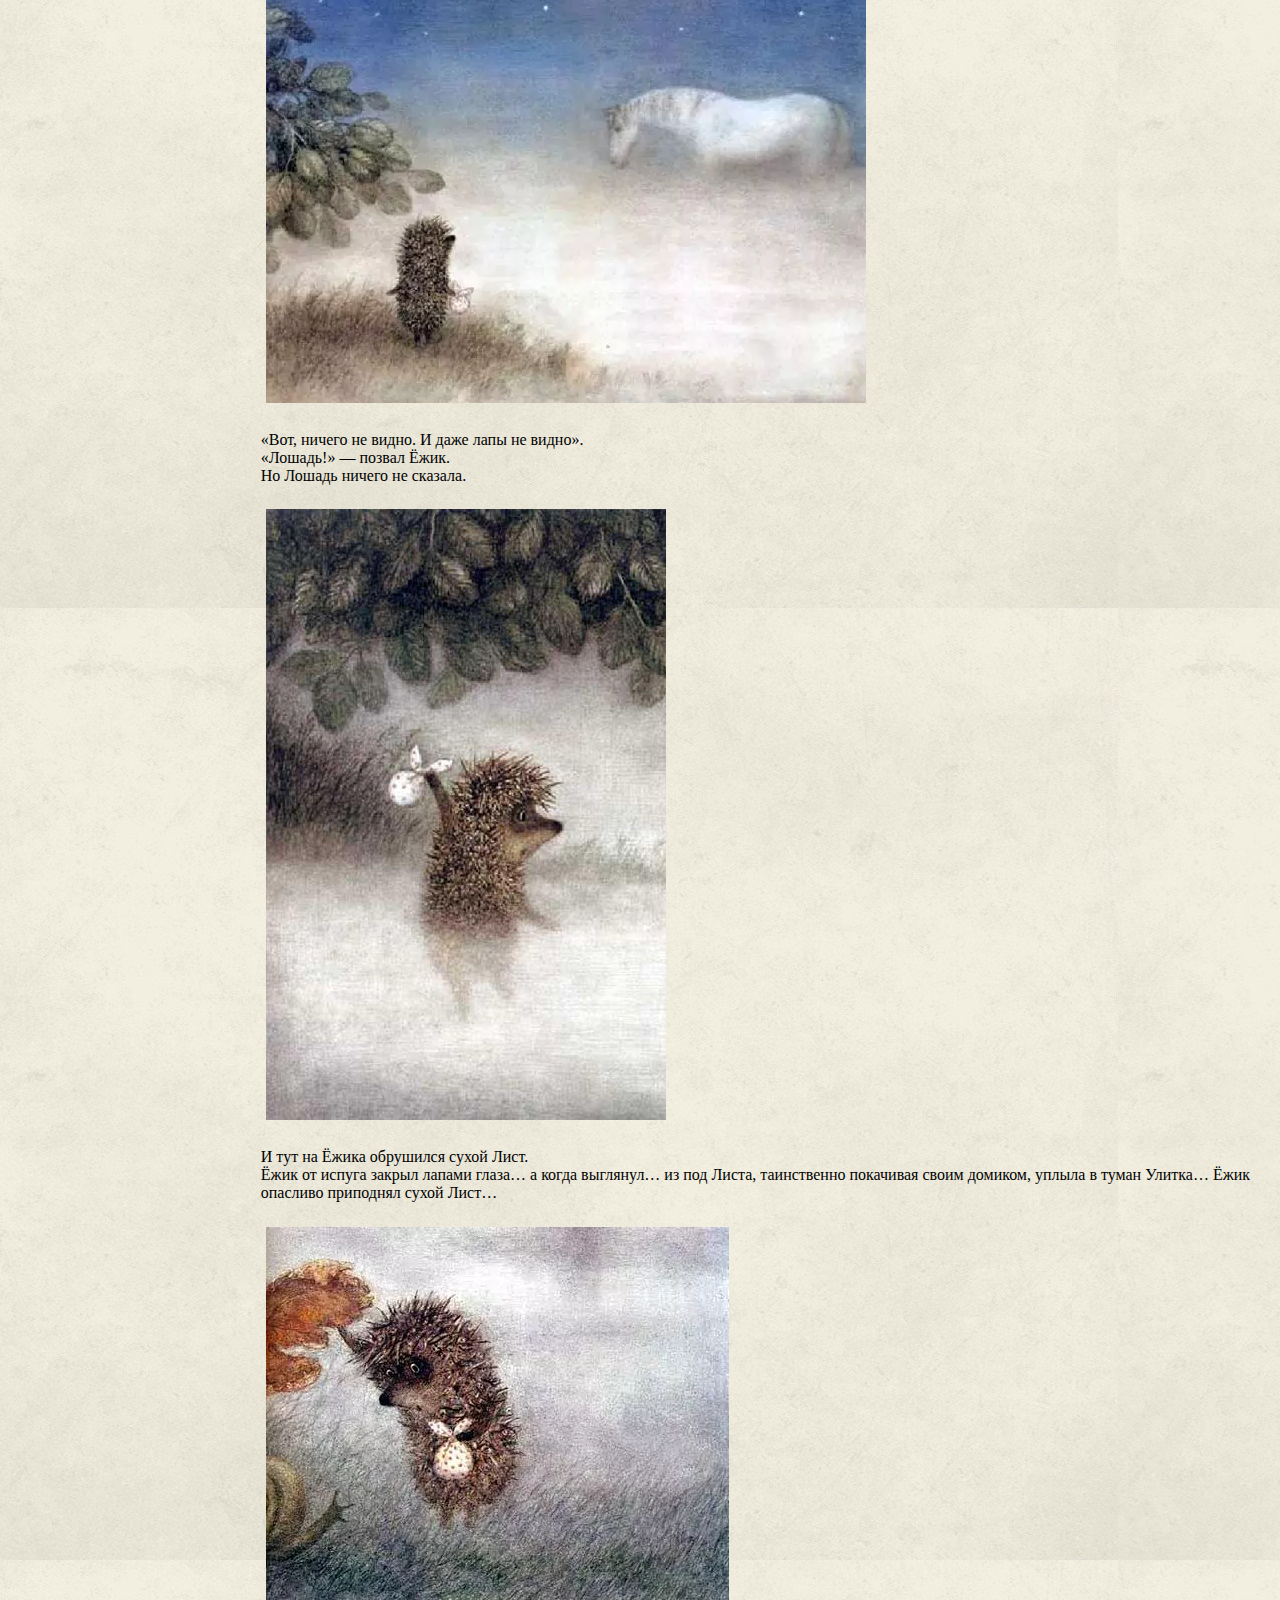
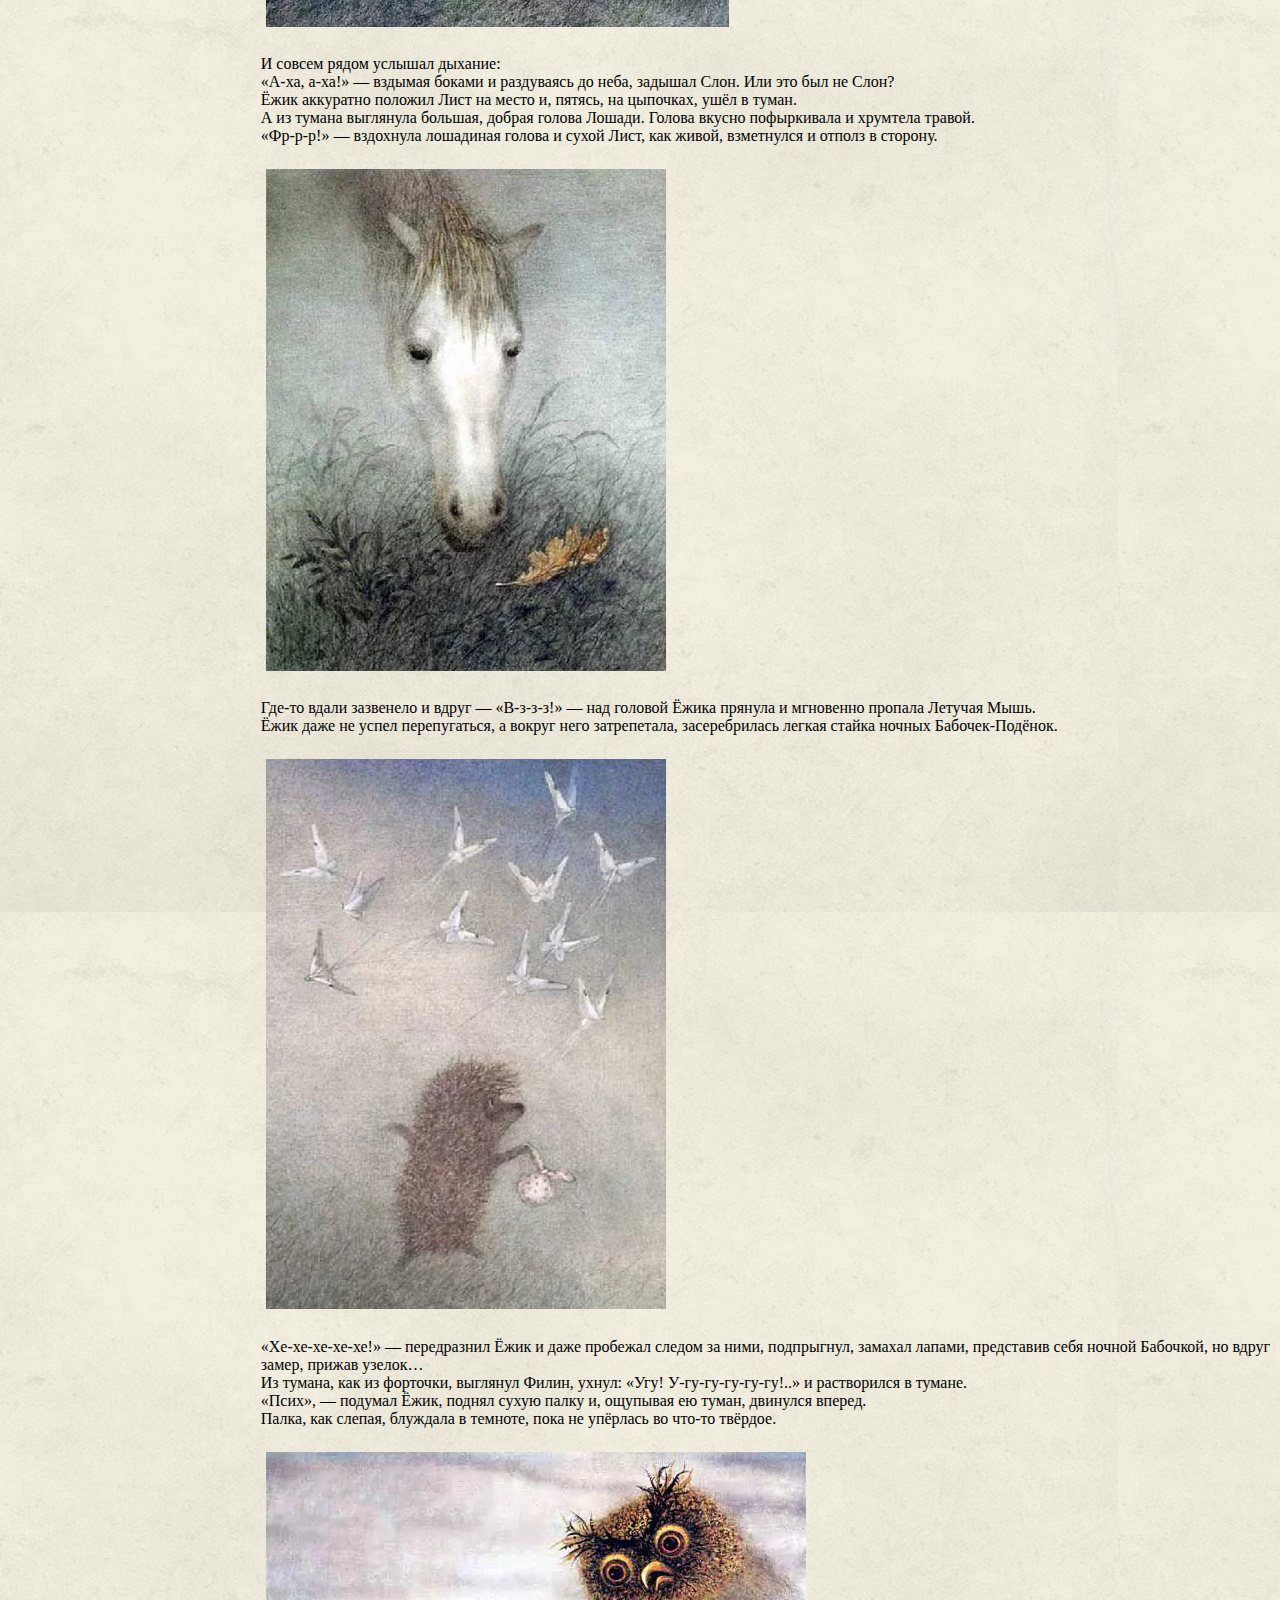
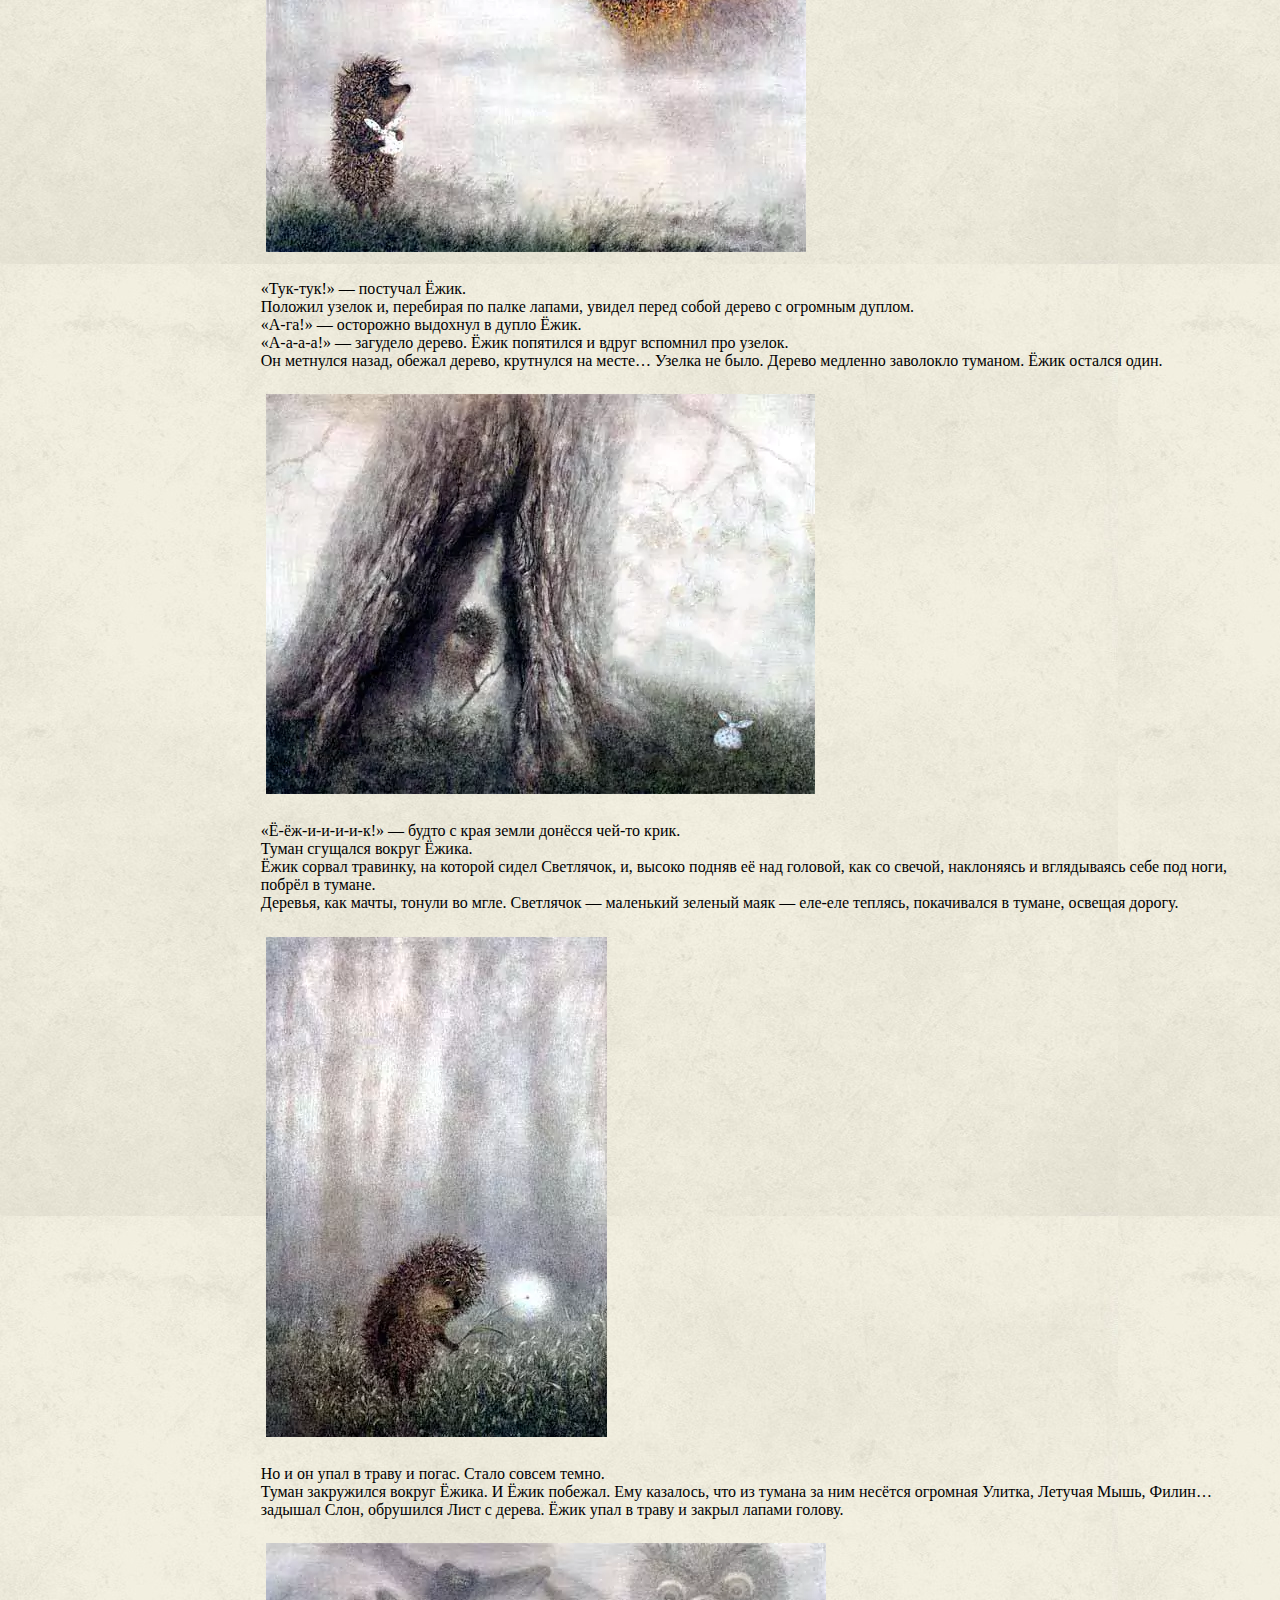
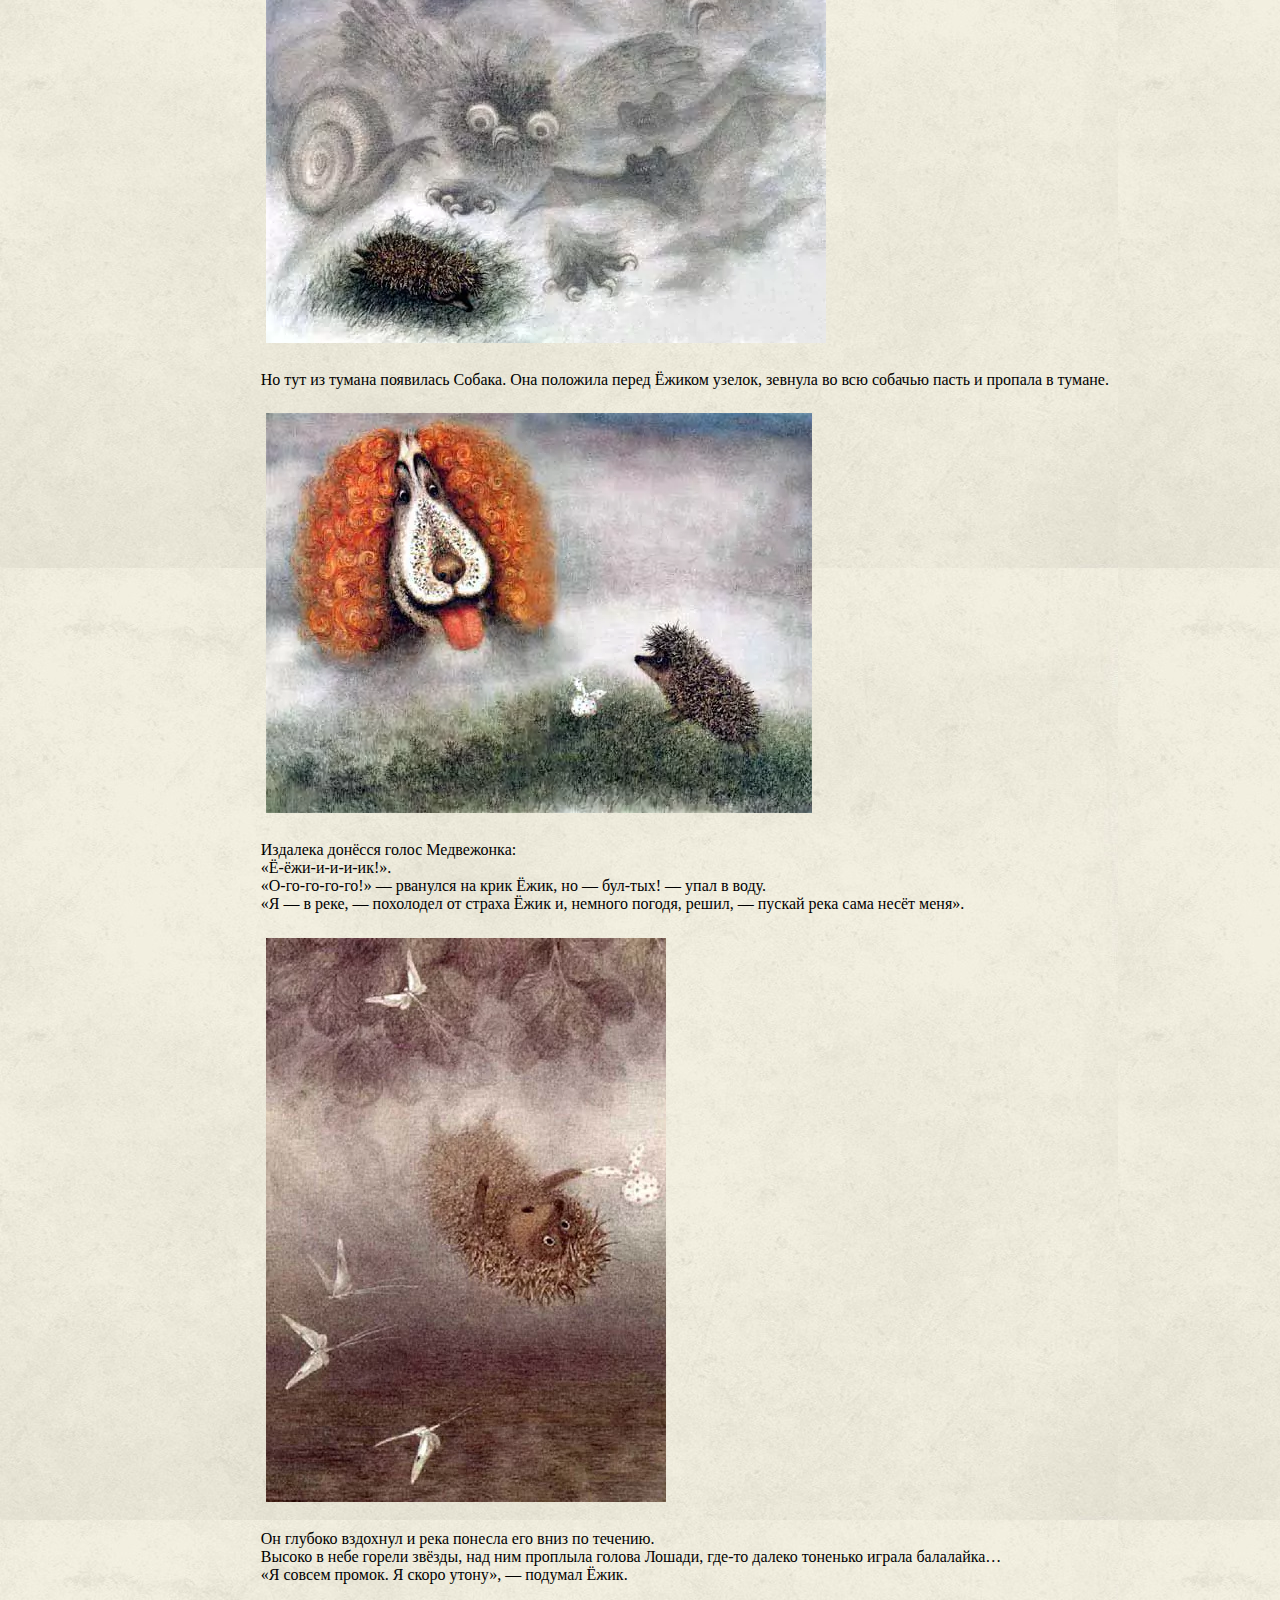
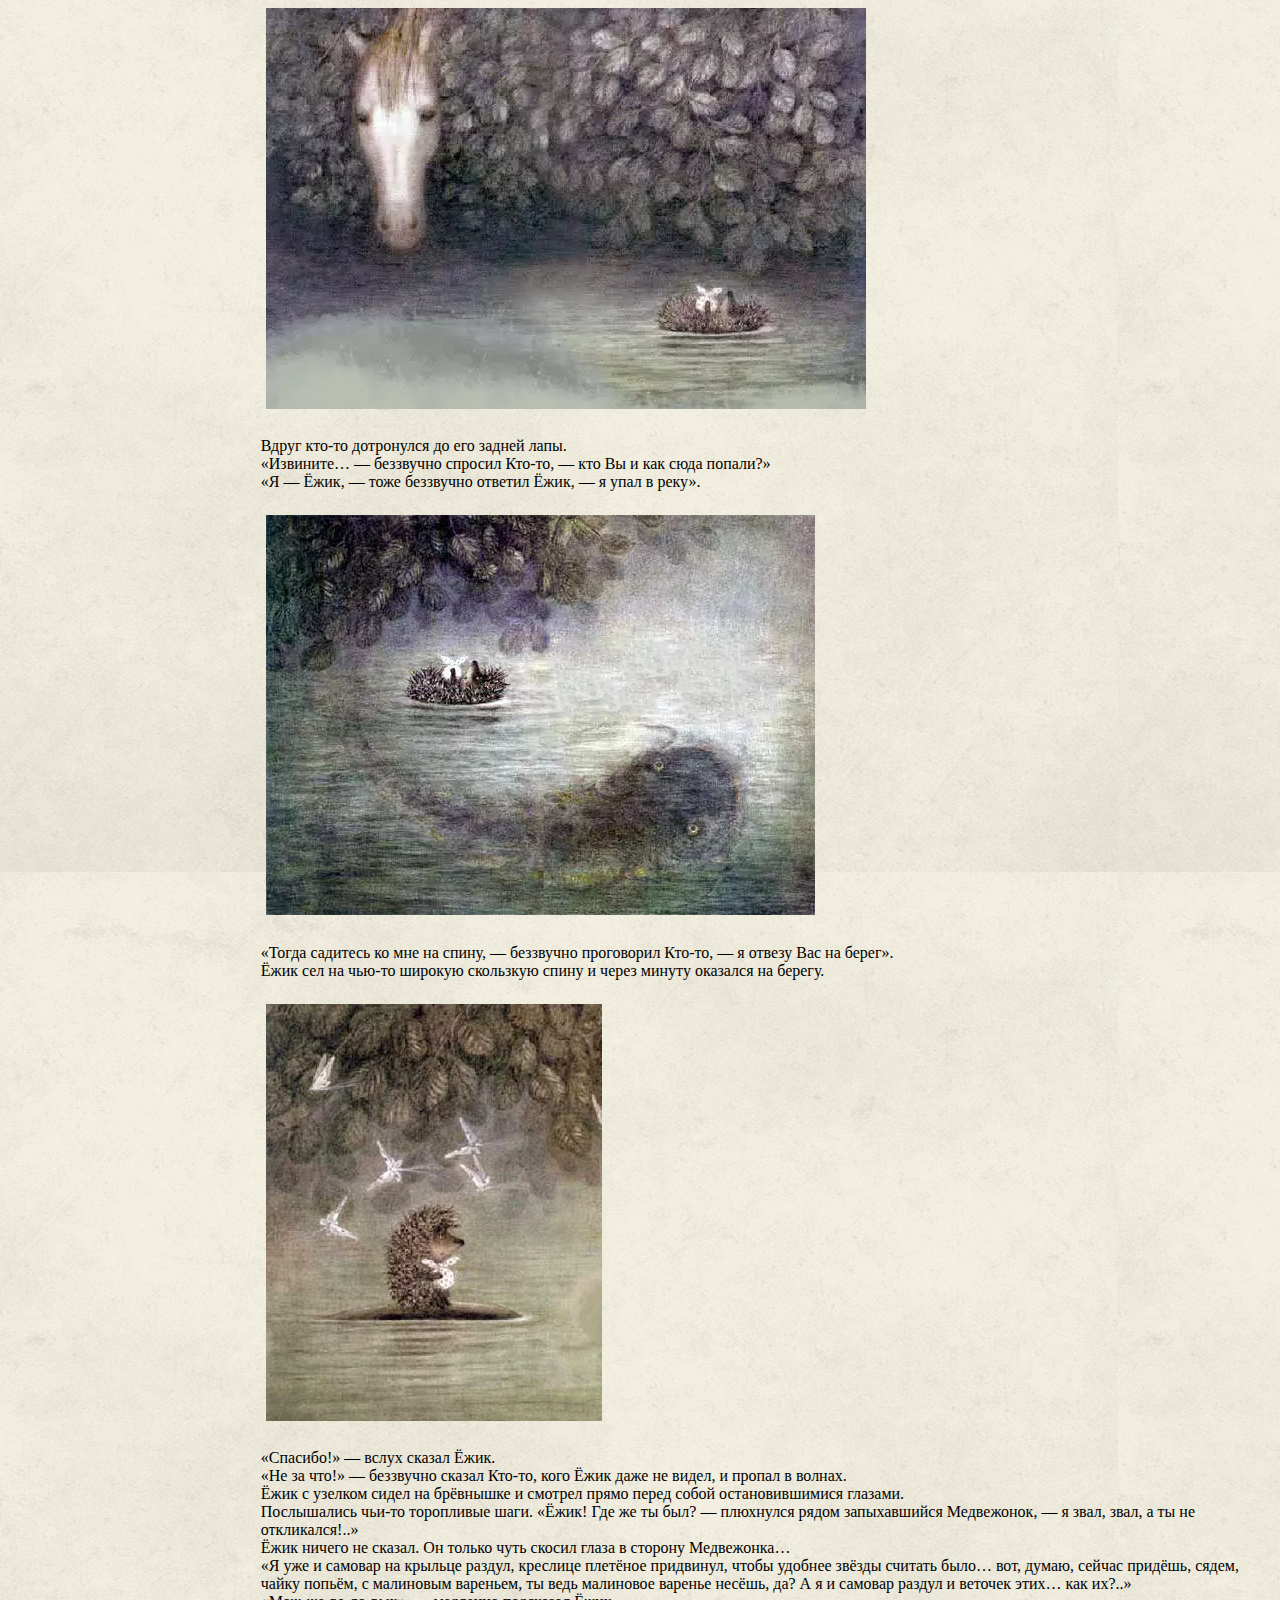
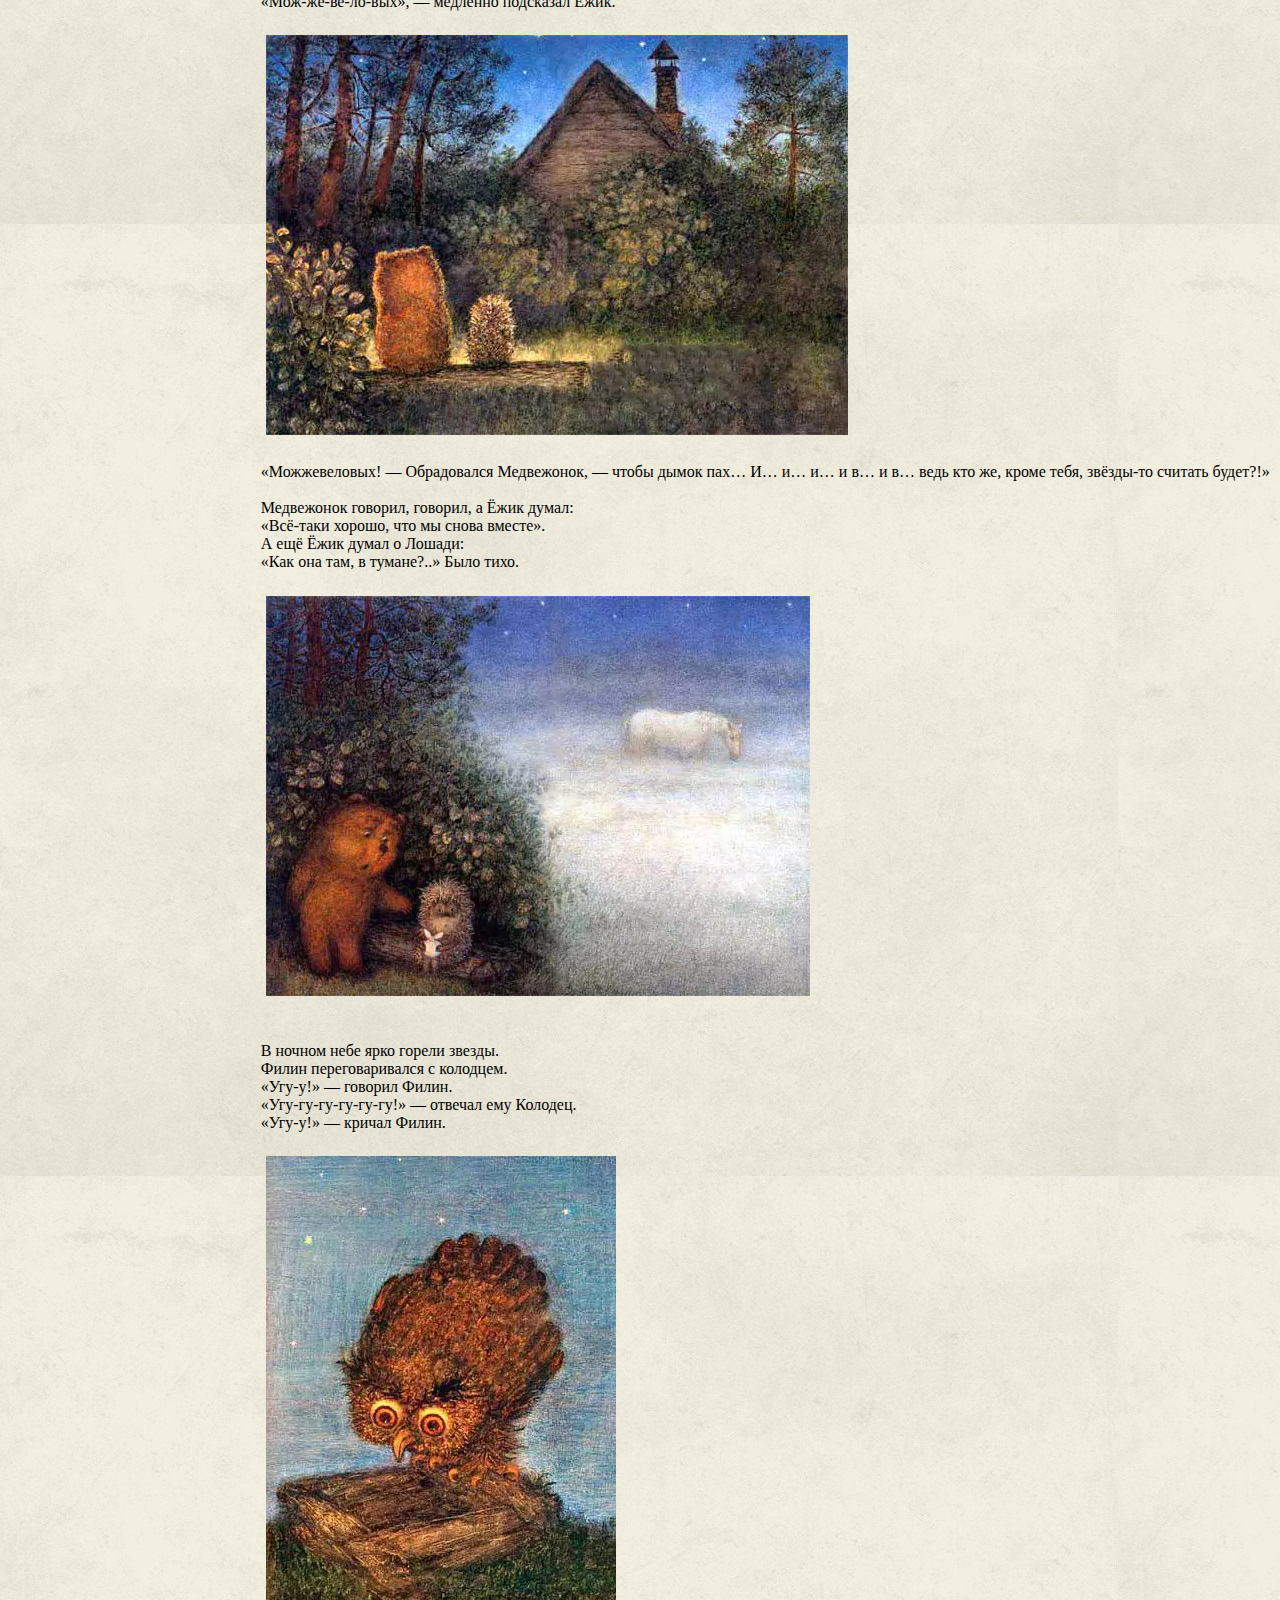
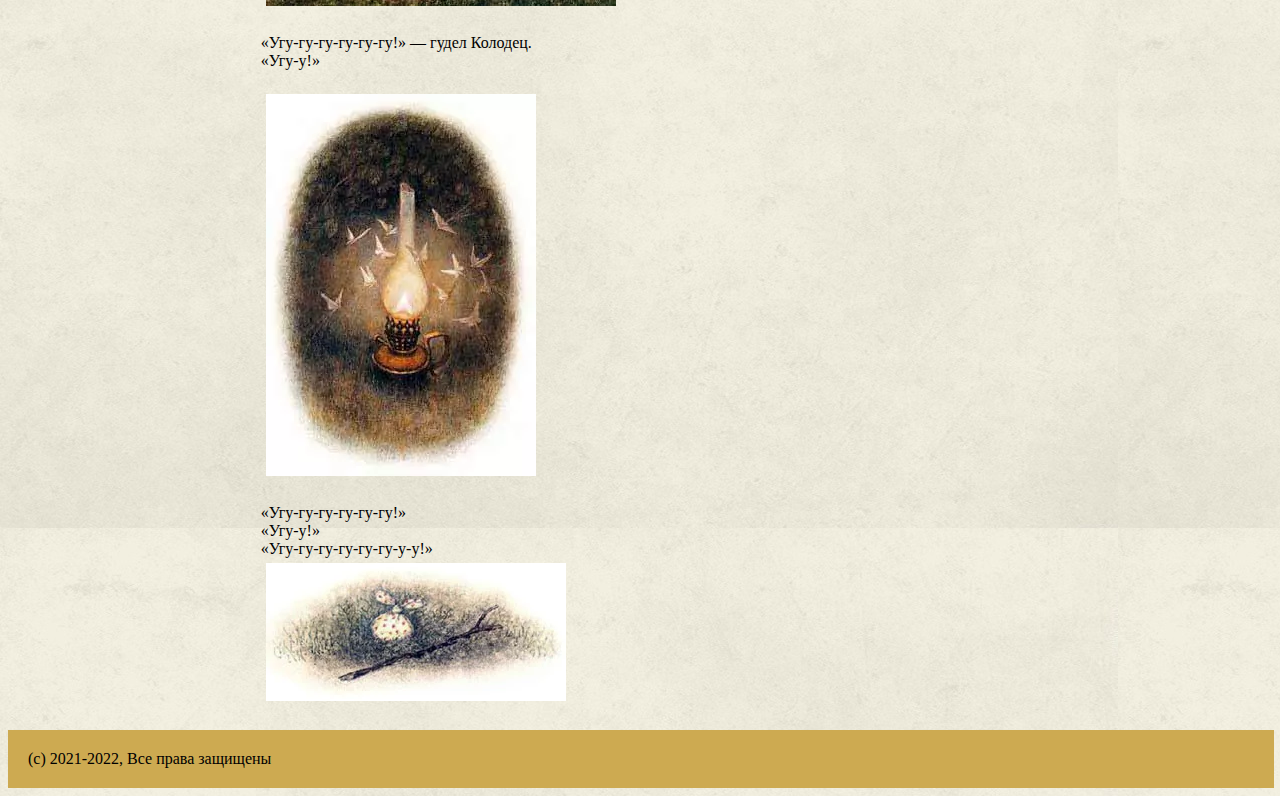
==== commit 7ccb7f44: "Удалили верхний блок" ====
--- a/project/book.html
+++ b/project/book.html
@@ -19,11 +19,7 @@
                     <h2>Ежик<br> В Тумане</h2>
                 </div>
                 <div class="header_right">
-                    <a class="button" href="index.html">Главная</a>
-                    <a class="button" href="watching.html">Смотреть</a>
-                    <a class="button" href="book.html">Читать и слушать</a>
-                    <a class="button" href="sozd.html">Создатели</a>
-                </div>
+                   </div>
                 
 
             </div>
@@ -39,17 +35,7 @@
     <div class="book_b1">
 <br><br><br><br><br>
         <h2>Ежик в тумане</h2>
-        <h4>Автор - Сергей Козлов</h4> <audio src="Content/jozhik-v-tumane.mp3" controls>Слушать</audio>
-        <hr><br><br>
-        <h3>"Ежик в Тумане" - чтение</h3>
-        <p>
-            По вечерам Ёжик ходил к Медвежонку в гости считать звёзды. <br>
-           <br> Они усаживались на брёвнышке и, прихлёбывая чай, смотрели на звездное небо. <br>
-           <br> Оно висело над крышей, прямо за печной трубой. <br>
-           <br> Справа от трубы были звёзды Медвежонка, а слева — Ёжика. <br>
-           <br> Сначала Ёжик шёл полем, где его окружила стайка ночных Бабочек-Подёнок, потом вошёл в сосновый лесок.
-        </p>
-        <img src="image_for_book/jozhik-v-tumane2.jpg.webp"  alt="1">  <br>
+        
 
         <p>
             А когда вышел, за ним уже крался Филин, растопырив крылья. <br>
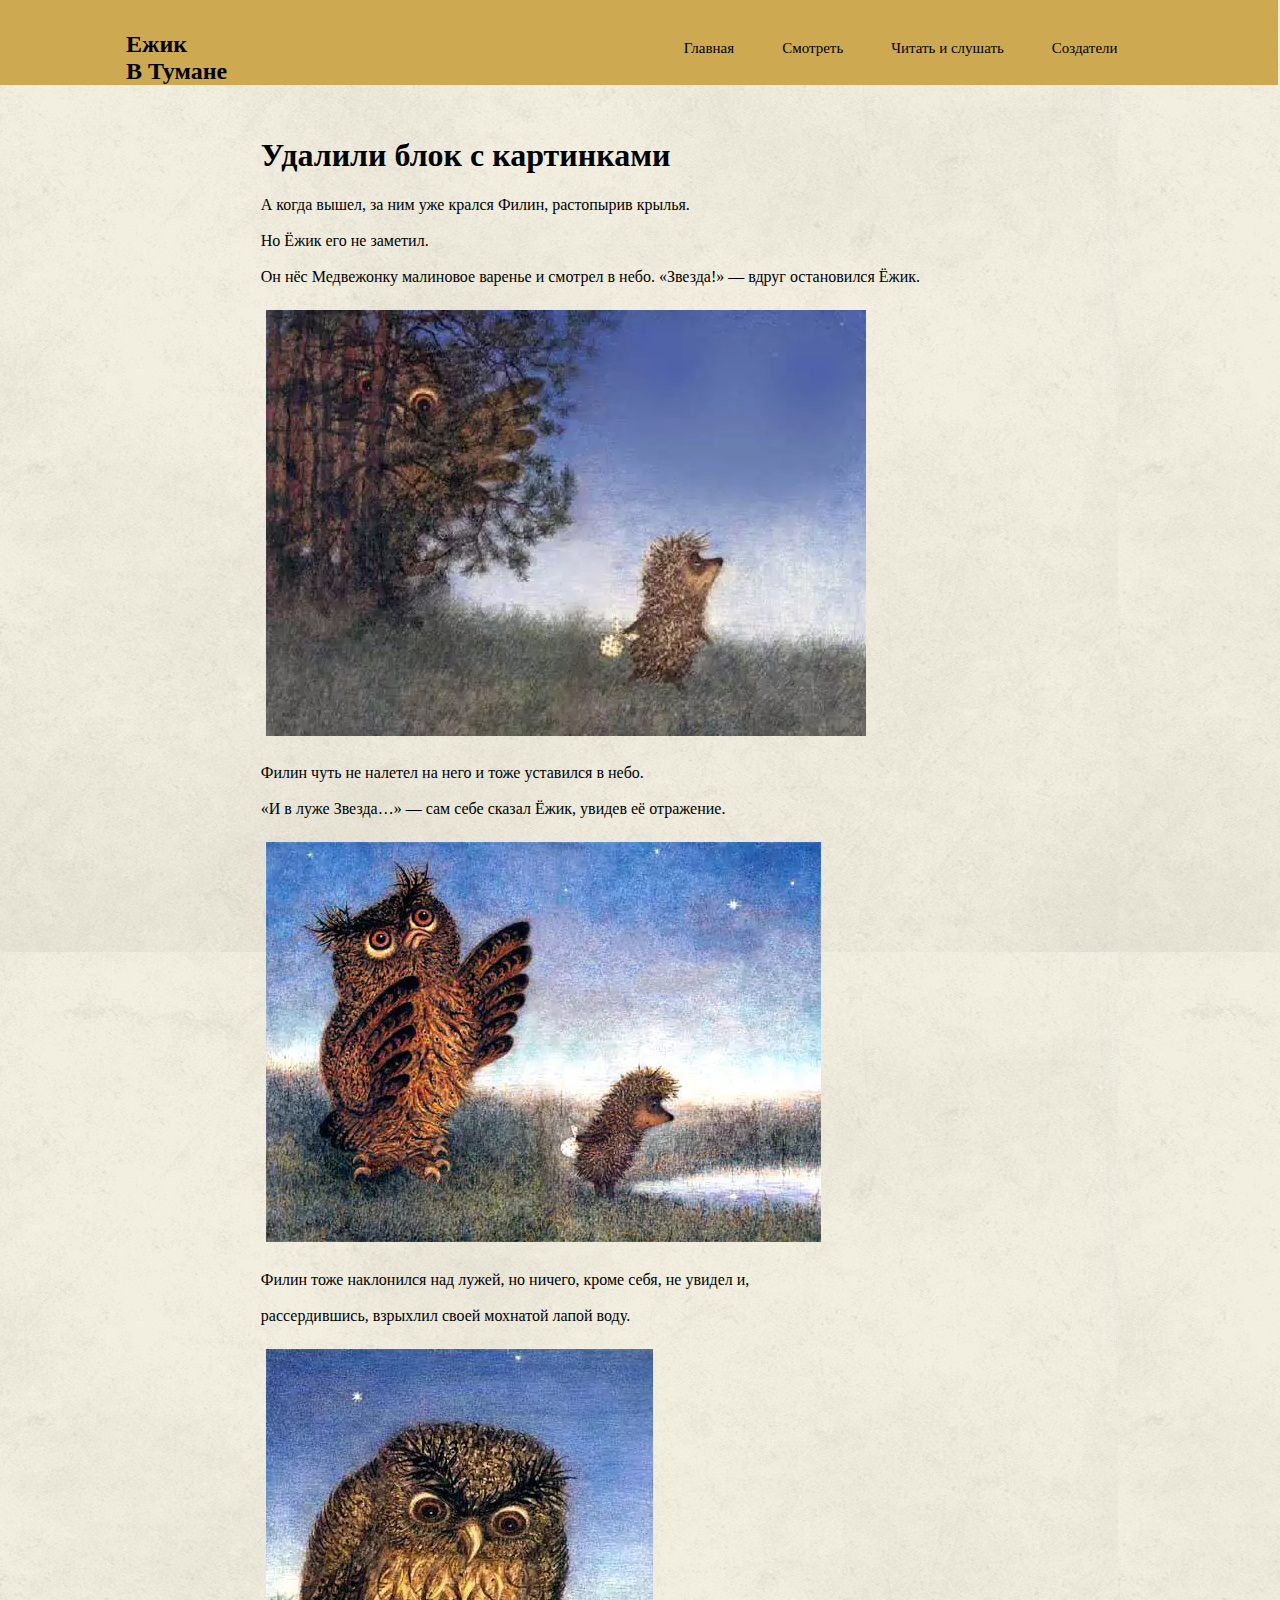
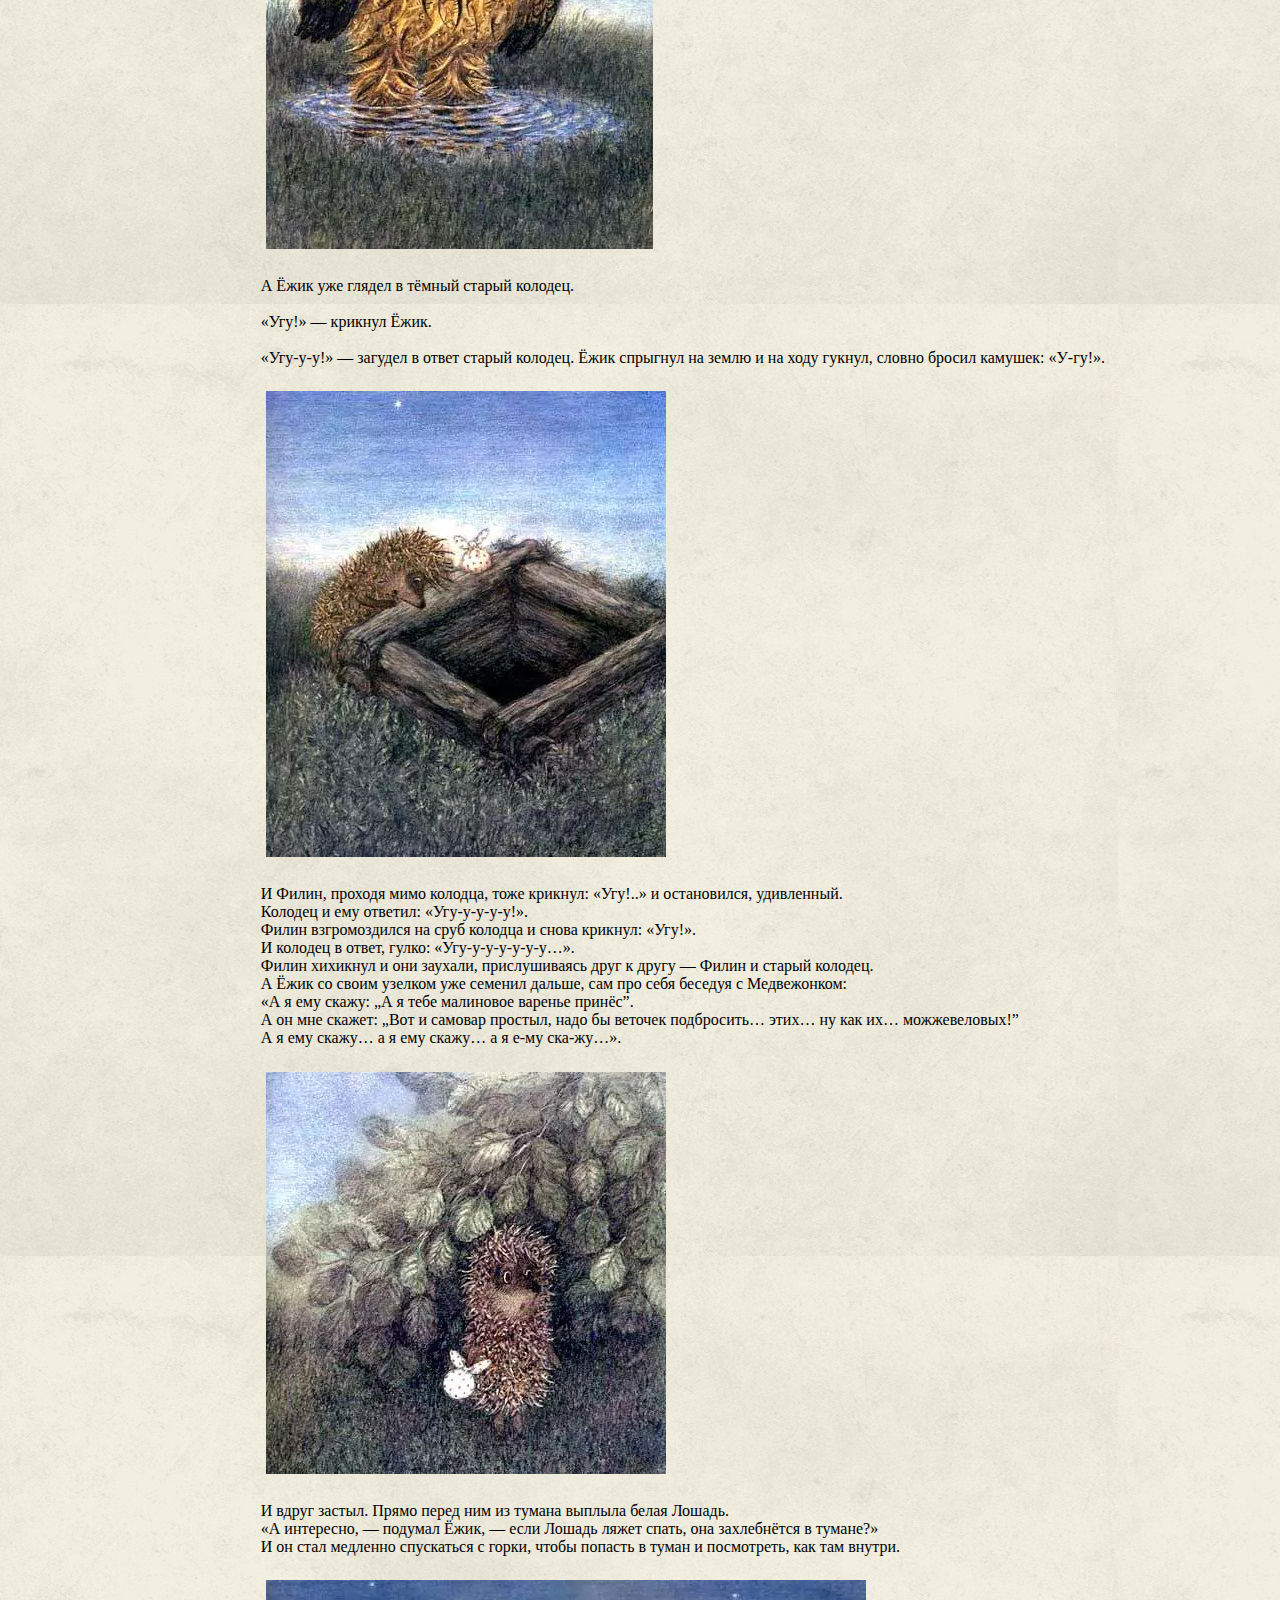
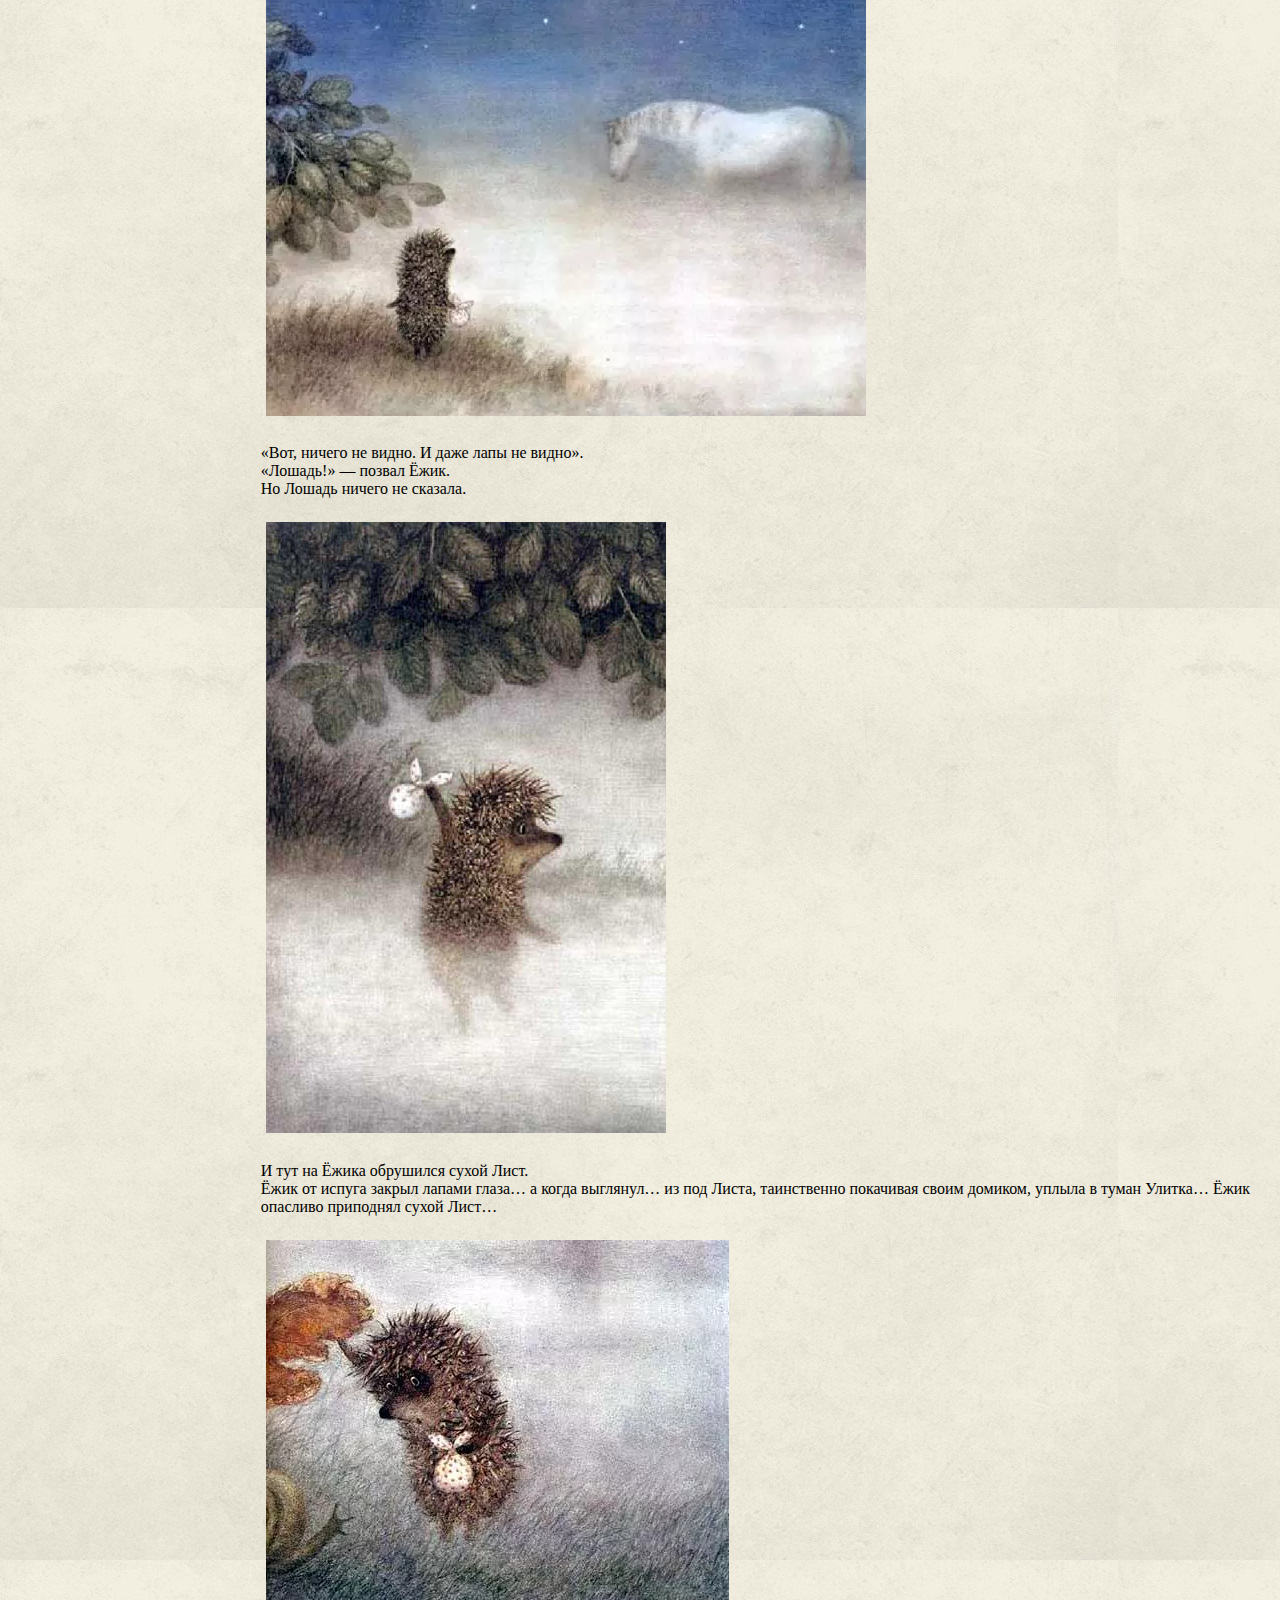
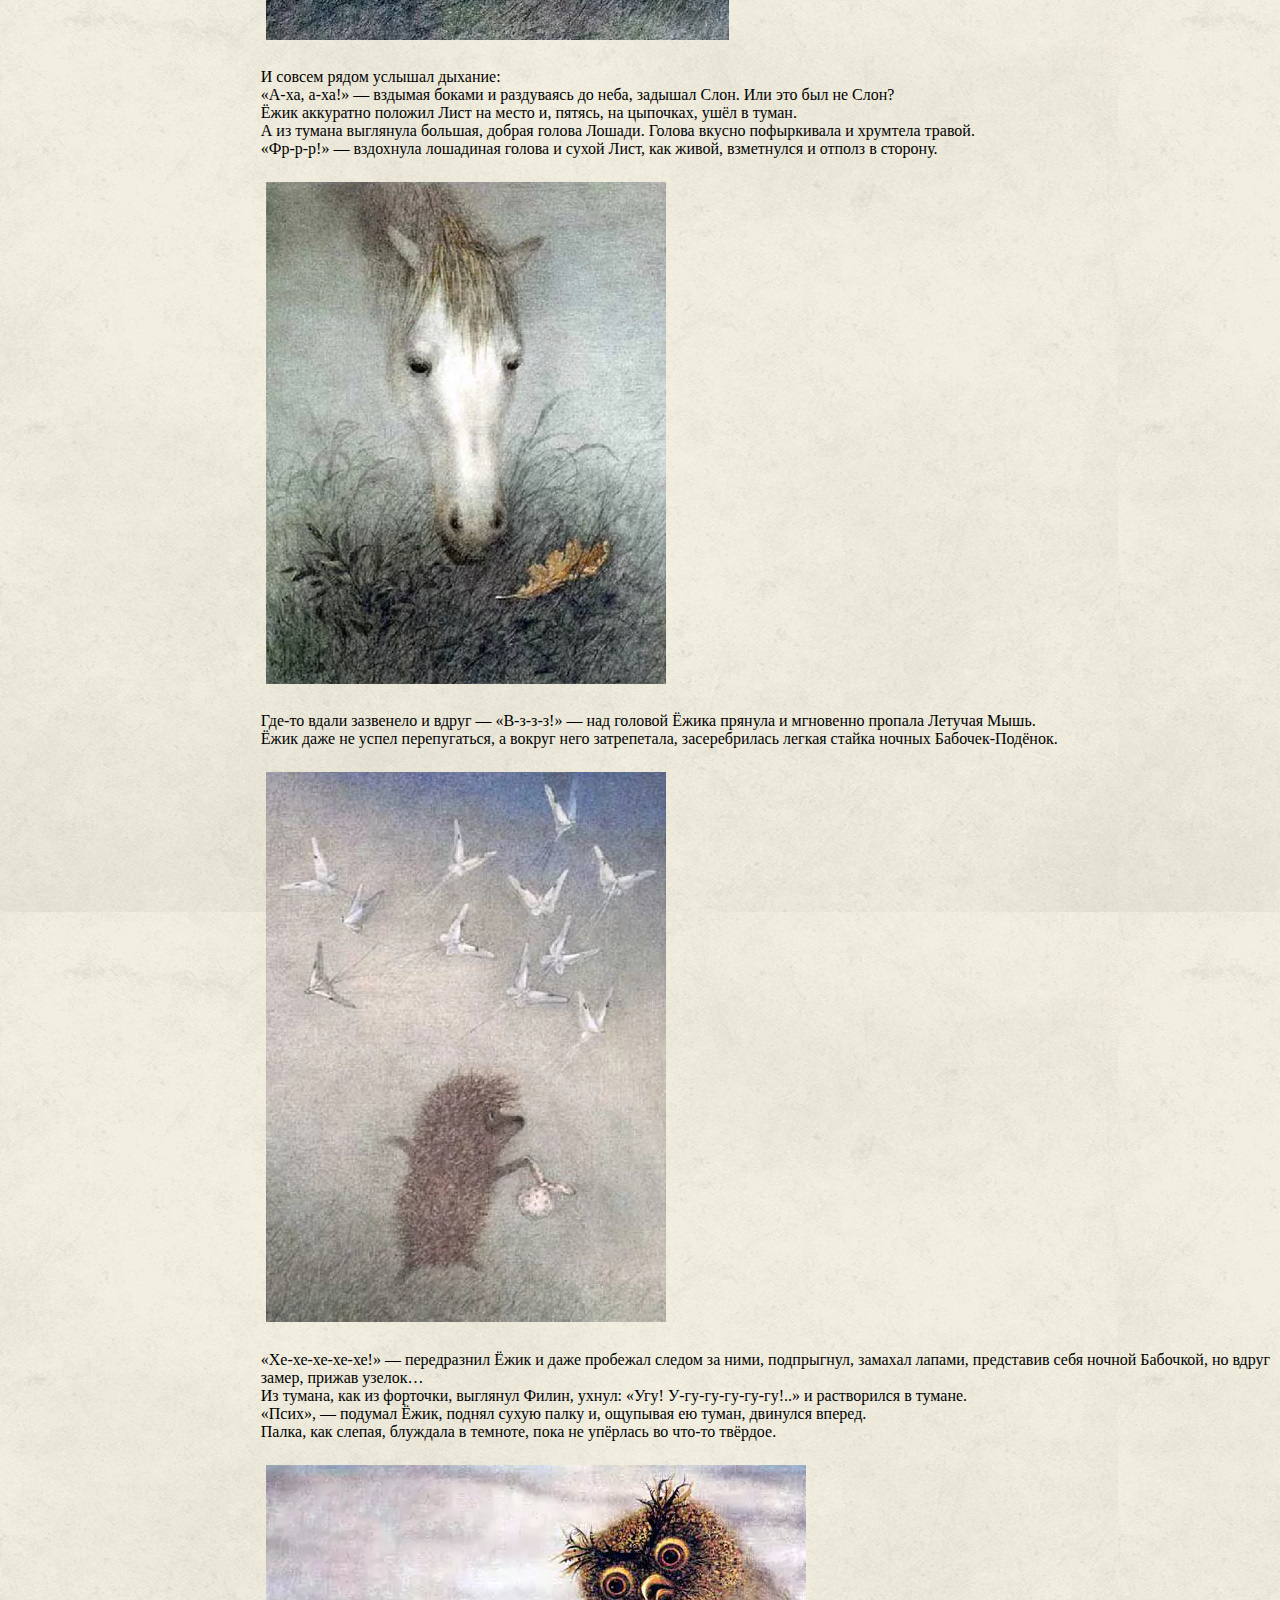
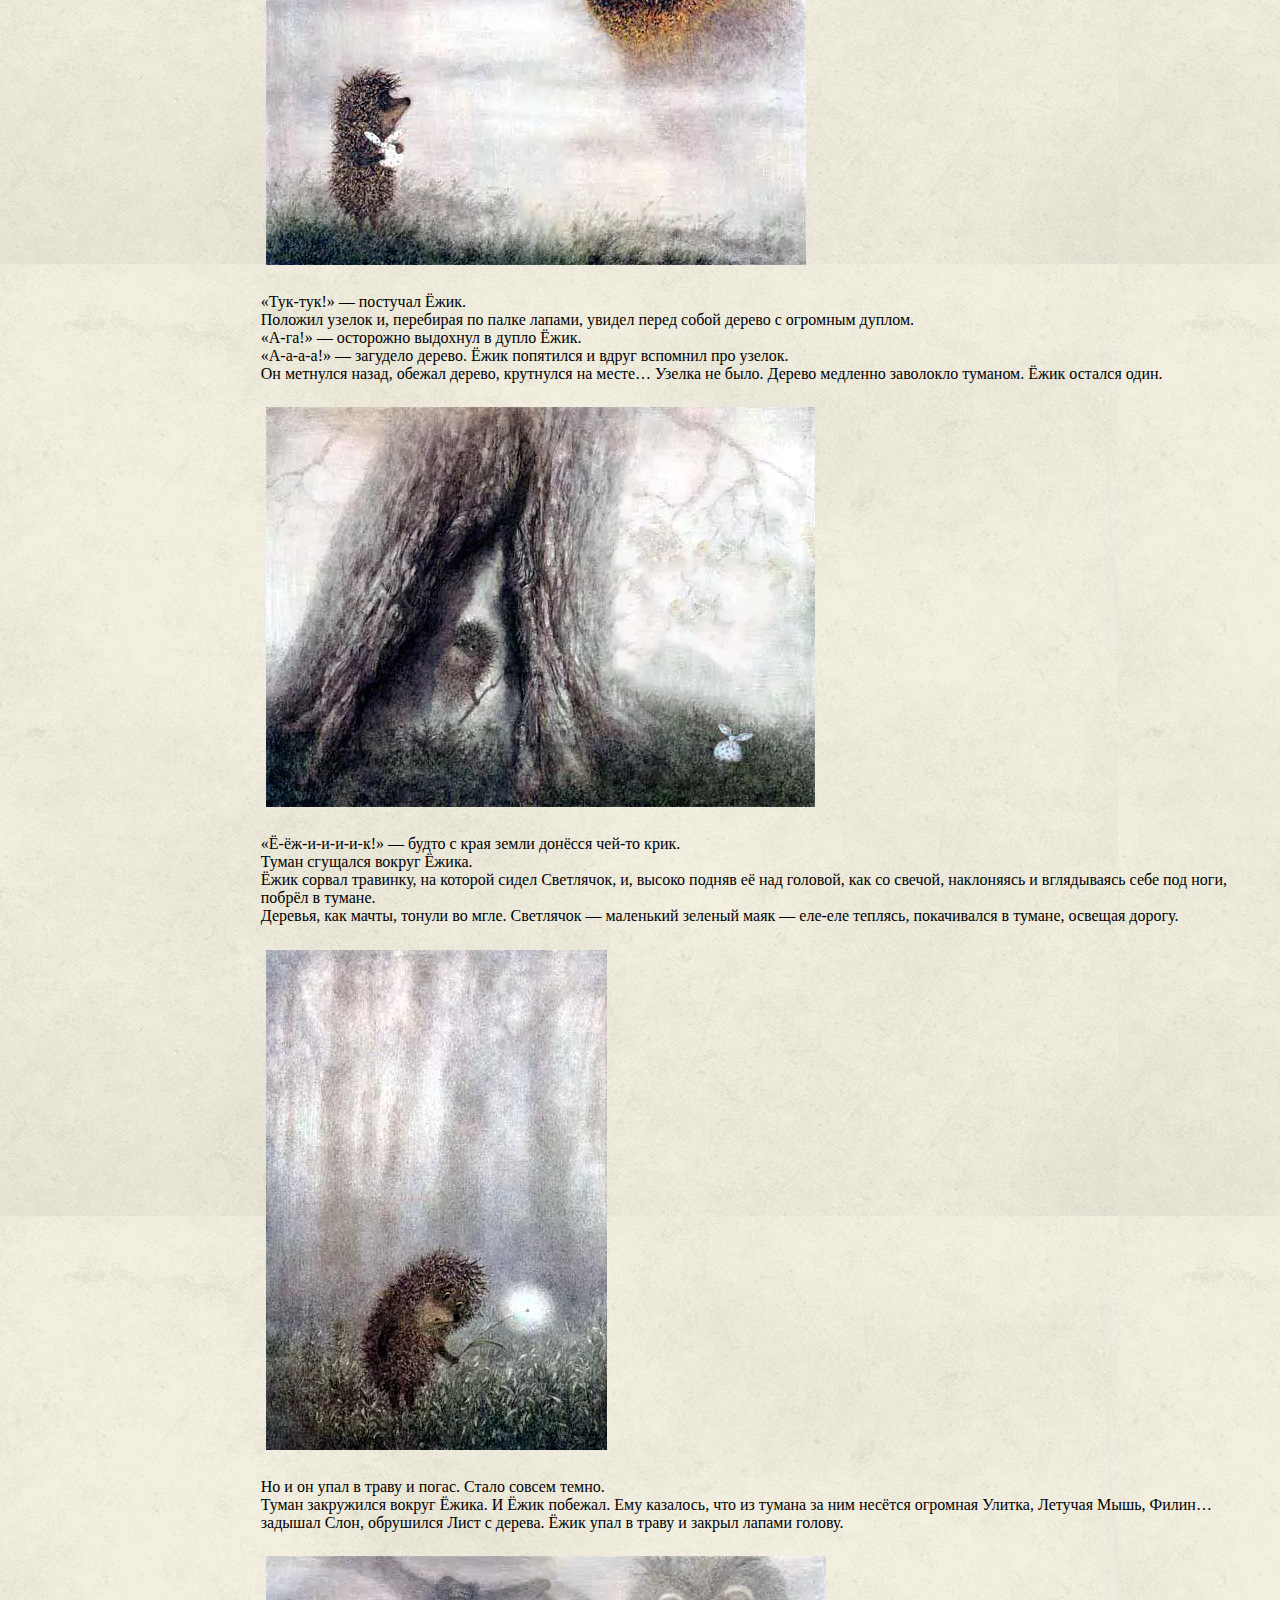
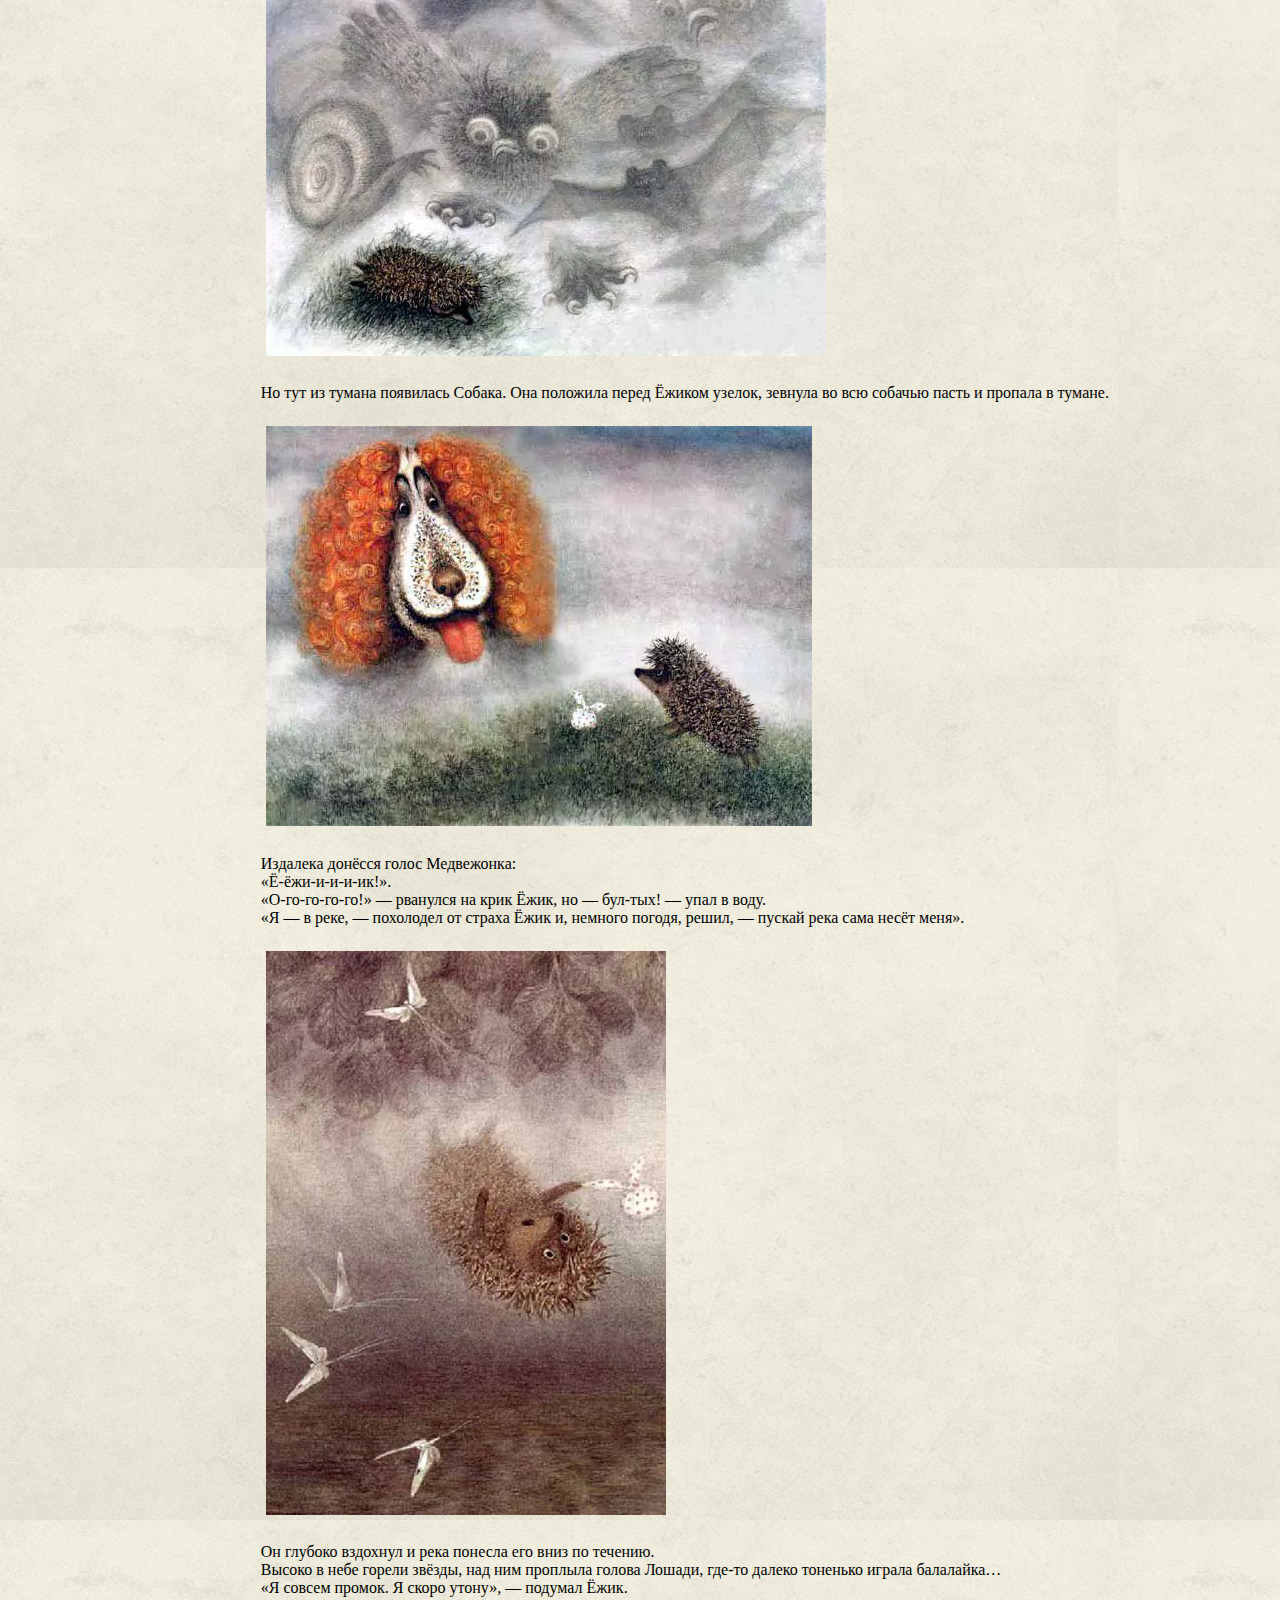
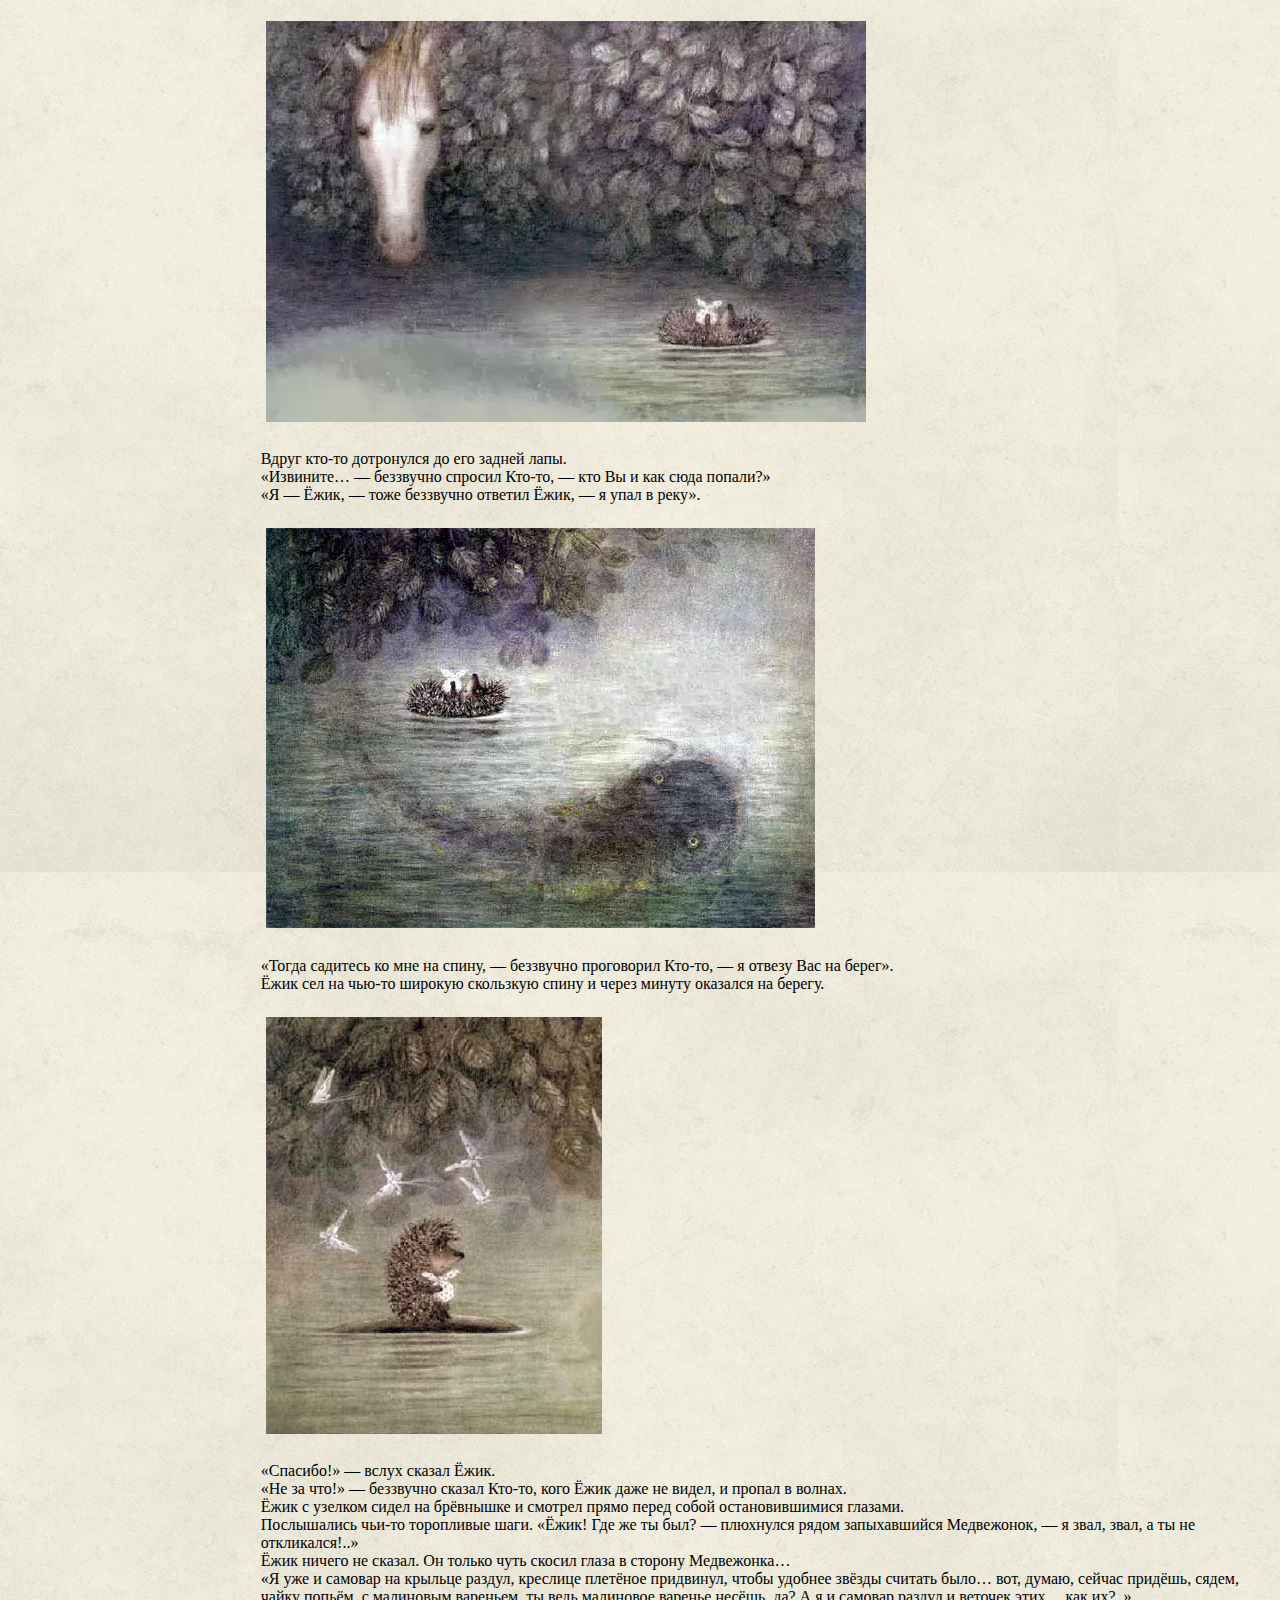
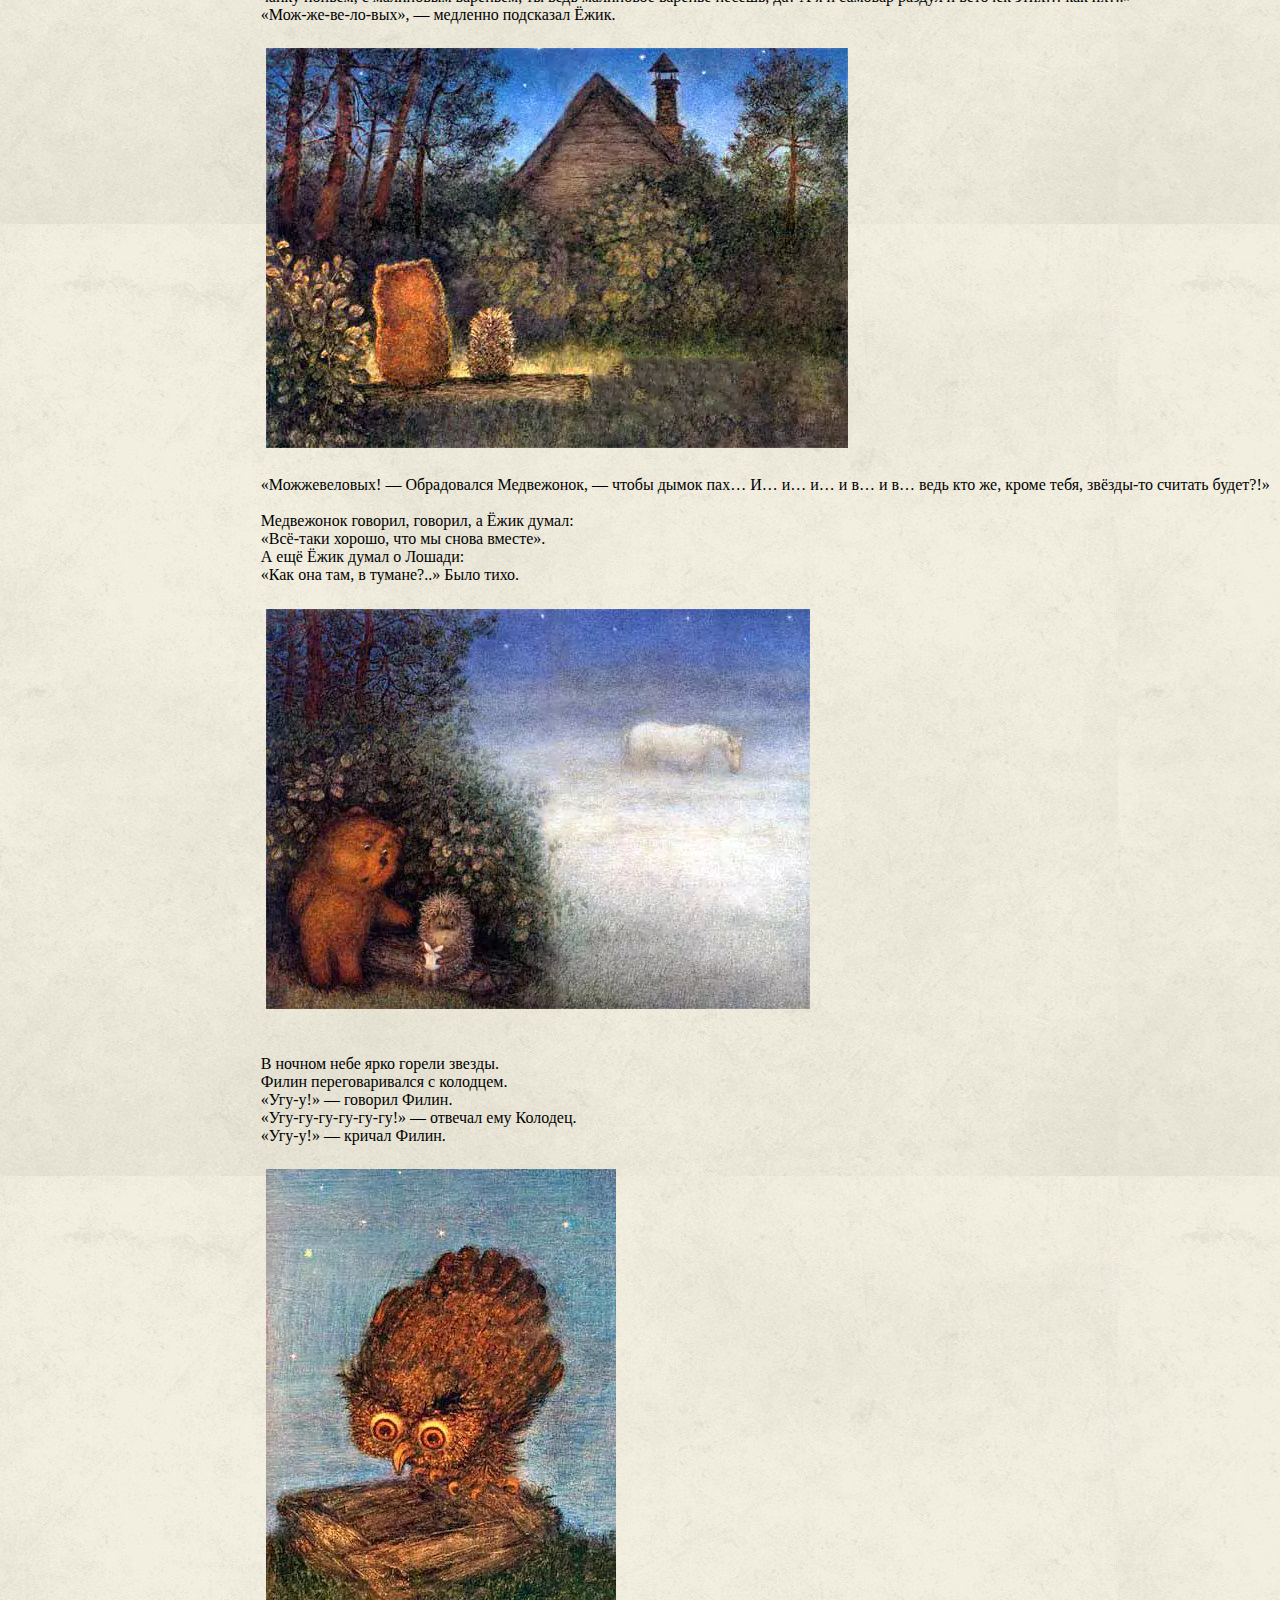
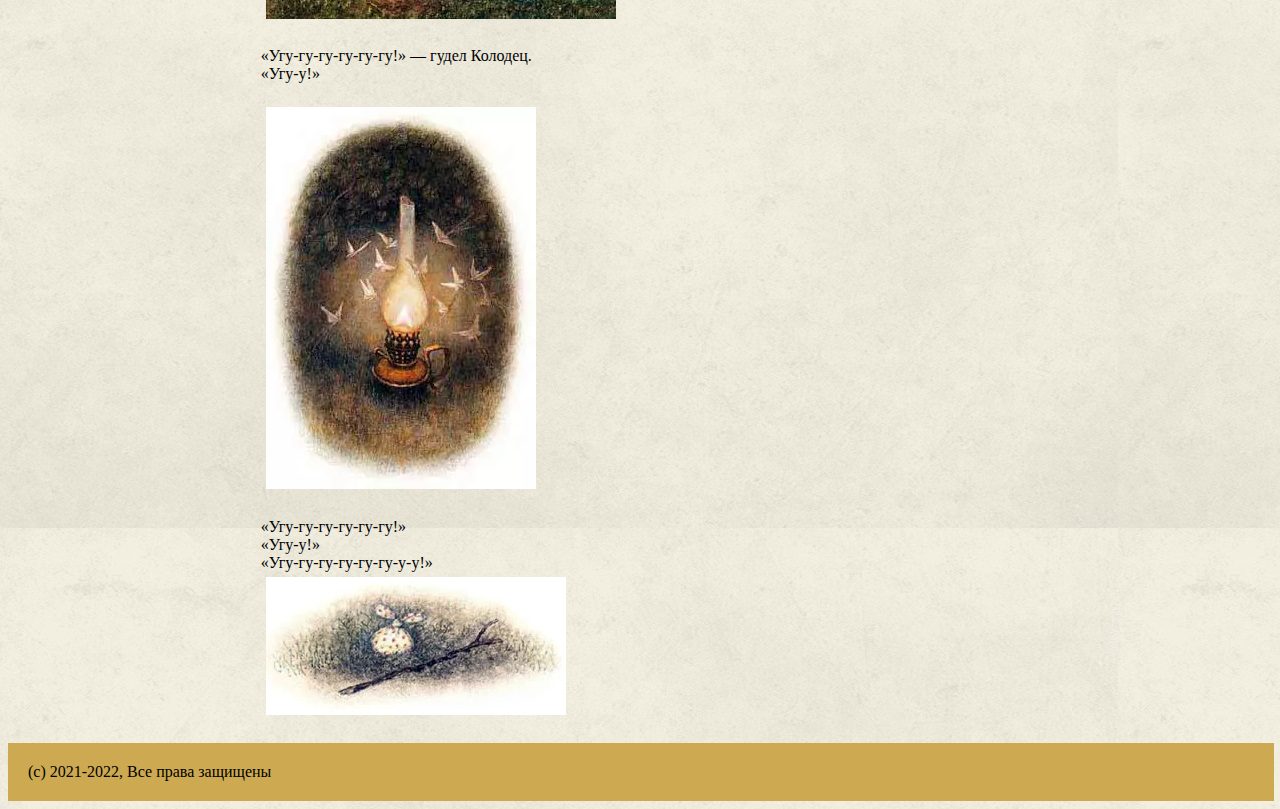
==== commit ccaf0ea9: "Удалили Блок с картинками со 2 компьютера" ====
--- a/project/book.html
+++ b/project/book.html
@@ -19,7 +19,11 @@
                     <h2>Ежик<br> В Тумане</h2>
                 </div>
                 <div class="header_right">
-                   </div>
+                    <a class="button" href="index.html">Главная</a>
+                    <a class="button" href="watching.html">Смотреть</a>
+                    <a class="button" href="book.html">Читать и слушать</a>
+                    <a class="button" href="sozd.html">Создатели</a>
+                </div>
                 
 
             </div>
@@ -34,9 +38,7 @@
 
     <div class="book_b1">
 <br><br><br><br><br>
-        <h2>Ежик в тумане</h2>
-        
-
+            <h1> Удалили блок с картинками</h1>
         <p>
             А когда вышел, за ним уже крался Филин, растопырив крылья. <br>
          <br>   Но Ёжик его не заметил. <br>
